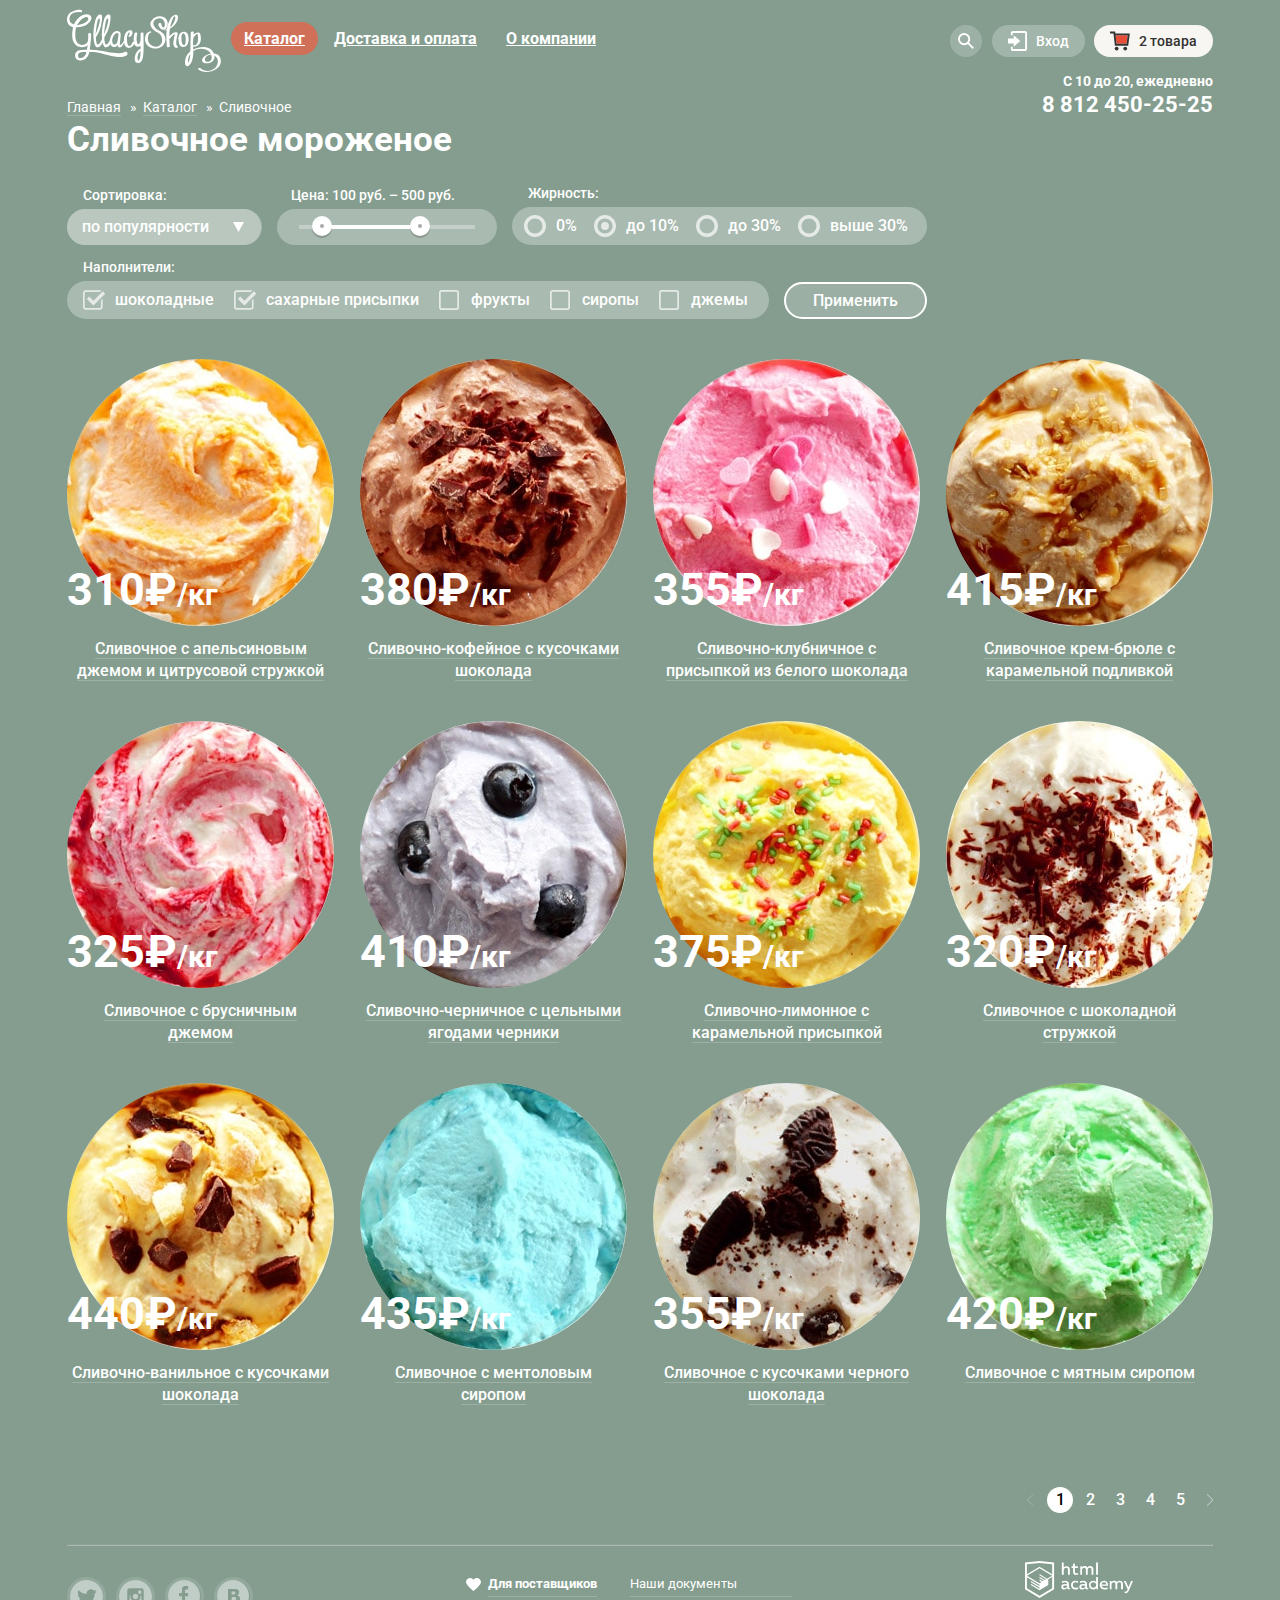
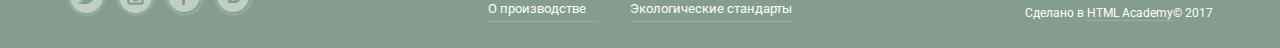
==== catalog.html @ 88931e7c "min.css" ====
<!DOCTYPE html>
<html>
  <head>
    <meta charset="utf-8">
    <title>HTML Academy: Глейси - Каталог</title>
    <link href="https://fonts.googleapis.com/css?family=Roboto:400,500,700&amp;subset=cyrillic" rel="stylesheet">
    <link href="css/normalize.css" rel="stylesheet">
    <link href="css/style.min.css" rel="stylesheet">
  </head>
  <body>
    <div class="page-wrapper">
      <header class="main-header">
        <nav class="main-navigation">
          <a class="site-logo" href="index.html">
            <img src="img/logo.svg" width="154" height="64" alt="Логотип магазина «Глэйси»">
          </a>
          <ul class="site-navigation">
            <li class="navigation-item">
              <a class="navigation-link current" href="catalog.html">Каталог</a>
              <ul class="sub-menu">
                <li class="sub-menu-item"><a class="sub-menu-link sub-link-first" href="#1">Новинки</a></li>
                <li class="sub-menu-item"><a class="sub-menu-link current">Сливочное</a></li>
                <li class="sub-menu-item"><a class="sub-menu-link" href="#3">Щербеты</a></li>
                <li class="sub-menu-item"><a class="sub-menu-link" href="#4">Фруктовый Лёд</a></li>
                <li class="sub-menu-item"><a class="sub-menu-link" href="#5">Мелорин</a></li>
              </ul>
            </li>
            <li class="navigation-item"><a class="navigation-link" href="#">Доставка и оплата</a></li>
            <li class="navigation-item"><a class="navigation-link" href="#">О компании</a></li>
          </ul>
          <div class="user-navigation-wrapper">
            <div class="main-search">
              <form class="search-form" action="https://echo.htmlacademy.ru" method="get">
                <input class="input-field search" type="search" name="search" placeholder="Что ищем?">
              </form>
            </div>
            <ul class="user-navigation">
              <li>
                <a class="login-link" href="login.html">Вход</a>
              </li>
              <li>
                <form class="login-form" action="https://echo.htmlacademy.ru" method="POST">
                  <input class="login-email input-field" type="email" name="email" placeholder="Электронная почта">
                  <input class="login-password input-field" type="password" name="password" placeholder="Пароль">
                  <button class="btn enter-btn" type="submit">Войти</button>
                  <div class="login-help-wrapper">
                    <a class="restore" href="">Забыли пароль?</a><br>
                    <a class="registration" href="">Новая регистрация</a>
                  </div>
                </form>
              </li>
            </ul>
            <section class="cart-inner"> 
              <span class="cart-full">2 товара</span>
              <form class="cart-form" action="https://echo.htmlacademy.ru" method="POST">
                <ul class="cart">
                  <li class="cart-item">
                    <button class="item-del" type="button"></button>
                    <img src="img/ice-cream-01.jpg" width="33" height="33" alt="Пломбир с апельсиновым джемом">
                    <span class="cart-item-title">Пломбир с апельсиновым джемом</span>
                    <span class="weight">1,5 кг х <span class="price">200 руб.</span></span>
                    <span class="sum">300 руб.</span> 
                  </li>
                  <li class="cart-item">
                    <button class="item-del" type="button"></button>
                    <img src="img/ice-cream-03.jpg" width="33" height="33" alt="Клубничный пломбир с присыпкой из белого шоколада">
                    <span class="cart-item-title">Клубничный пломбир с присыпкой из белого шоколада</span>
                    <span class="weight">1,5 кг х <span class="price">300 руб.</span></span>
                    <span class="sum">450 руб.</span> 
                  </li>
                  <li class="order-item-line">&#8203;</li>
                </ul>
                <p class="total-price">Итого: 750 руб.</p>
                <a class="btn cart-btn" href="#">Оформить заказ</a>
              </form>
            </section>
          </div>
        </nav>
      </header>

      <div class="contacts-breadcrumbs-wrapper">
        <ul class="breadcrumbs">
          <li>
            <a href="index.html">Главная</a>
            <span>&nbsp;&nbsp;&raquo;&nbsp;&nbsp;</span>
          </li>
          <li>
            <a href="#">Каталог</a>
            <span>&nbsp;&nbsp;&raquo;&nbsp;&nbsp;</span>
          </li>
          <li class="breadcrumbs-current">Сливочное</li>
        </ul>
        <div class="contacts">
          <span class="job-time">С 10 до 20, ежедневно</span>
          <span class="job-phone">8 812 450-25-25</span>
        </div>
      </div>

      <main class="container-catalog">
        <h1 class="page-tittle">Сливочное мороженое</h1>
        <form class="filter" method="get" action="https://echo.htmlacademy.ru">
          <fieldset class="filter-sort">
            <legend>Сортировка:</legend>
            <select class="select-sort">
              <option value="popularity">по популярности</option>
              <option value="cheap-first">сначала недорогие</option>
              <option value="expensive-first">сначала дорогие</option>
              <option value="fat">по жирности</option>
            </select>
          </fieldset>
          <div class="filter-price">
            <p class="price-legend">Цена: 100 руб. – 500 руб.</p>
            <div class="controls-wrapper">
              <div class="range-controls">
                <div class="scale">
                  <div class="bar"></div>
                </div>
                <div class="range-toggle range-toggle-min"></div>
                <div class="range-toggle range-toggle-max"></div>
              </div>
            </div>
          </div>
          <fieldset class="filter-fat">
            <legend class="legend-fat">Жирность:</legend>
            <ul class="fat-filter-list">
              <li class="fat-filter-item">
                <input class="filter-input filter-radio" type="radio" name="fat-content" id="fat-0" value="0%">
                <label class="filter-label" for="fat-0">0%</label>
              </li>
              <li class="fat-filter-item">
                <input class="filter-input filter-radio" type="radio" name="fat-content" id="fat-10" value="до 10%" checked>
                <label class="filter-label" for="fat-10">до 10%</label>
              </li>    
              <li class="fat-filter-item">
                <input class="filter-input filter-radio" type="radio" name="fat-content" id="fat-30" value="до 30%">
                <label class="filter-label" for="fat-30">до 30%</label>
              </li>
              <li class="fat-filter-item">
                <input class="filter-input filter-radio" type="radio" name="fat-content" id="fat-over-30" value=">выше 30%">
                <label class="filter-label" for="fat-over-30">выше 30%</label>
              </li>
            </ul>
          </fieldset>
          <fieldset class="filter-topping">
            <legend>Наполнители:</legend>
            <ul class="topping-filter-list">
              <li class="topping-filter-item">
                <input class="filter-input filter-checkbox" type="checkbox" name="chocolate" id="chocolate" checked>
                <label class="filter-label" for="chocolate">шоколадные</label>
              </li>
              <li class="topping-filter-item">
                <input class="filter-input filter-checkbox" type="checkbox" name="sugar" id="sugar" checked>
                <label class="filter-label" for="sugar">сахарные присыпки</label>
              </li>
              <li class="topping-filter-item">
                <input class="filter-input filter-checkbox" type="checkbox" name="fruit" id="fruit">
                <label class="filter-label" for="fruit">фрукты</label>
              </li>
              <li class="topping-filter-item">
                <input class="filter-input filter-checkbox" type="checkbox" name="syrup" id="syrup">
                <label class="filter-label" for="syrup">сиропы</label>
              </li>
              <li class="topping-filter-item">
                <input class="filter-input filter-checkbox" type="checkbox" name="jam" id="jam">
                <label class="filter-label" for="jam">джемы</label>
              </li>
            </ul>
          </fieldset>
          <button class="btn-accept" type="submit">Применить</button>
        </form>

        <section class="products">
          <h2 class="visually-hidden">Каталог товаров</h2>
          <article class="products-item">
            <div class="product-wrapper">
              <div class="product-contetn-wrapper">
                <img src="img/ice-cream-01.jpg" width="267" height="267" alt="Сливочное с апельсиновым джемом и цитрусовой стружкой">
                <div class="products-price">
                  <span class="price-rub">310&#8381;</span><span>/кг</span>
                </div>
                <div class="link-btn">
                  <a class="products-link" href="#">Сливочное с апельсиновым джемом и цитрусовой стружкой</a>               
                </div>
                <a class="btn quick-view-btn" href="#">Быстрый просмотр</a>
            </div>
            </div>
          </article>
          <article class="products-item">
            <div class="product-wrapper">
              <div class="product-contetn-wrapper">
                <img src="img/ice-cream-02.jpg" width="267" height="267" alt="Сливочно-кофейное с кусочками шоколада">
                <div class="products-price">
                  <span class="price-rub">380&#8381;</span><span>/кг</span>
                </div>
                <div class="link-btn">
                  <a class="products-link" href="#">Сливочно-кофейное с кусочками шоколада</a>
                </div>
                <a class="btn quick-view-btn" href="#">Быстрый просмотр</a>
              </div>
            </div>
          </article>
          <article class="products-item">
            <div class="product-wrapper">
              <div class="product-contetn-wrapper">
                <img src="img/ice-cream-03.jpg" width="267" height="267" alt="Сливочно-клубничное с присыпкой из белого шоколада">
                <div class="products-price">
                  <span class="price-rub">355&#8381;</span><span>/кг</span>
                </div>
                <div class="link-btn">
                  <a class="products-link" href="#">Сливочно-клубничное с присыпкой из белого шоколада</a>                 
                </div>
                <a class="btn quick-view-btn" href="#">Быстрый просмотр</a>
              </div>
            </div>
          </article>
          <article class="products-item">
            <div class="product-wrapper">
              <div class="product-contetn-wrapper">
                <img src="img/ice-cream-04.jpg" width="267" height="267" alt="Сливочное крем-брюле с карамельной подливкой">
                <div class="products-price">
                  <span class="price-rub">415&#8381;</span><span>/кг</span>
                </div>
                <div class="link-btn">
                  <a class="products-link" href="#">Сливочное крем-брюле с карамельной подливкой</a>
                </div>
                <a class="btn quick-view-btn" href="#">Быстрый просмотр</a>
              </div>
            </div>
          </article>
          <article class="products-item">
            <div class="product-wrapper">
              <div class="product-contetn-wrapper">
                <img src="img/ice-cream-05.jpg" width="267" height="267" alt="Сливочное с брусничным джемом">
                <div class="products-price">
                  <span class="price-rub">325&#8381;</span><span>/кг</span>
                </div>
                <div class="link-btn">
                  <a class="products-link" href="#">Сливочное с брусничным джемом</a>
                </div>
                <a class="btn quick-view-btn" href="#">Быстрый просмотр</a>
              </div>
            </div>
          </article>
          <article class="products-item">
            <div class="product-wrapper">
              <div class="product-contetn-wrapper">
                <img src="img/ice-cream-06.jpg" width="267" height="267" alt="Сливочно-черничное с цельными ягодами черники">
                <div class="products-price">
                  <span class="price-rub">410&#8381;</span><span>/кг</span>
                </div>
                <div class="link-btn">
                  <a class="products-link" href="#">Сливочно-черничное с цельными ягодами черники</a>
                </div>
                <a class="btn quick-view-btn" href="#">Быстрый просмотр</a>
              </div>
            </div>
          </article>
          <article class="products-item">
            <div class="product-wrapper">
              <div class="product-contetn-wrapper">
                <img src="img/ice-cream-07.jpg" width="267" height="267" alt="Сливочно-лимонное с карамельной присыпкой">
                <div class="products-price">
                  <span class="price-rub">375&#8381;</span><span>/кг</span>
                </div>
                <div class="link-btn">
                  <a class="products-link" href="#">Сливочно-лимонное с карамельной присыпкой</a>
                </div>
                <a class="btn quick-view-btn" href="#">Быстрый просмотр</a>
              </div>
            </div>
          </article>
          <article class="products-item">
            <div class="product-wrapper">
              <div class="product-contetn-wrapper">
                <img src="img/ice-cream-08.jpg" width="267" height="267" alt="Сливочное с шоколадной стружкой">
                <div class="products-price">
                  <span class="price-rub">320&#8381;</span><span>/кг</span>
                </div>
                <div class="link-btn">
                  <a class="products-link" href="#">Сливочное с шоколадной стружкой</a>
                </div>
                <a class="btn quick-view-btn" href="#">Быстрый просмотр</a>
              </div>
            </div>
          </article>
          <article class="products-item">
            <div class="product-wrapper">
              <div class="product-contetn-wrapper">
                <img src="img/ice-cream-09.jpg" width="267" height="267" alt="Сливочно-ванильное с кусочками шоколада">
                <div class="products-price">
                  <span class="price-rub">440&#8381;</span><span>/кг</span>
                </div>
                <div class="link-btn">
                  <a class="products-link" href="#">Сливочно-ванильное с кусочками шоколада</a>
                </div>
                <a class="btn quick-view-btn" href="#">Быстрый просмотр</a>
              </div>
            </div>
          </article>
          <article class="products-item">
            <div class="product-wrapper">
              <div class="product-contetn-wrapper">
                <img src="img/ice-cream-10.jpg" width="267" height="267" alt="Сливочноe с ментоловым сиропом">
                <div class="products-price">
                  <span class="price-rub">435&#8381;</span><span>/кг</span>
                </div>
                <div class="link-btn">
                  <a class="products-link" href="#">Сливочноe с ментоловым сиропом</a>
                </div>
                <a class="btn quick-view-btn" href="#">Быстрый просмотр</a>
              </div>
            </div>
          </article>
          <article class="products-item">
              <div class="product-wrapper">
                <div class="product-contetn-wrapper">
                  <img src="img/ice-cream-11.jpg" width="267" height="267" alt="Сливочное с кусочками черного шоколада">
                  <div class="products-price">
                    <span class="price-rub">355&#8381;</span><span>/кг</span>
                  </div>
                  <div class="link-btn">
                    <a class="products-link" href="#">Сливочное с кусочками черного шоколада</a>
                  </div>
                  <a class="btn quick-view-btn" href="#">Быстрый просмотр</a>
                </div>
              </div>
            </article>
            <article class="products-item">
              <div class="product-wrapper">
                <div class="product-contetn-wrapper">
                  <img src="img/ice-cream-12.jpg" width="267" height="267" alt="Сливочное с мятным сиропом">
                  <div class="products-price">
                    <span class="price-rub">420&#8381;</span><span>/кг</span>
                  </div>
                  <div class="link-btn">
                    <a class="products-link" href="#">Сливочное с мятным сиропом</a>
                  </div>
                  <a class="btn quick-view-btn" href="#">Быстрый просмотр</a>
                </div>
              </div>
            </article>
        </section>
        
        <div class="pagination" aria-label="Навигация по страницам каталога" tabindex="0">
          <div class="pagination-list">
            <a href="#" class="pagination-item pagination-item-disabled arrow-left" aria-label="Перейти на предыдущую страницу">&nbsp;</a>
            <a href="#" class="pagination-item pagination-item-current" aria-label="Первая страница">1</a>
            <a href="#" class="pagination-item" aria-label="Вторая страница">2</a>
            <a href="#" class="pagination-item" aria-label="Третья страница">3</a>
            <a href="#" class="pagination-item" aria-label="Четвёртая страница">4</a>
            <a href="#" class="pagination-item" aria-label="Пятая страница">5</a>
            <a href="#" class="pagination-item arrow-right" aria-label="На страницу вперёд">&nbsp;</a>
        </div>
        </div>
        <hr class="footer-line">
      </main>

      <footer class="main-footer">
        <ul class="footer-social">
          <li class="social-btn social-twi"><a href="#" aria-label="Твиттер" target="_blank"></a></li>
          <li class="social-btn social-inst"><a href="#" aria-label="Инстаграм" target="_blank"></a></li>
          <li class="social-btn social-fb"><a href="#" aria-label="Фейсбук" target="_blank"></a></li>
          <li class="social-btn social-vk"><a href="#" aria-label="Вконтакте" target="_blank"></a></li>
        </ul>
        <div class="links">
            <div class="links-column">
              <a class="firts-link-footer" href="#">Для поставщиков</a>
              <a href="#">О производстве</a>
            </div>
            <div class="links-column">
              <a href="#">Наши документы</a>
              <a href="#">Экологические стандарты</a>
            </div>
        </div>
        <div class="copyright">
            <a href="https://htmlacademy.ru/intensive/htmlcss"><img src="img/logo-htmlacademy.svg" width="108" height="39" alt="HTML Academy" /></a><br>
            <span>Сделано в <a class="copyright-link" href="#">HTML Academy</a>© 2017</span>
        </div>
      </footer>
    </div>
    <script src="js/script.min.js"></script>
  </body>
</html>
---- css/style.min.css ----
body{margin:0;padding:0;font-weight:400;font-size:16px;line-height:22px;font-family:"Roboto",Arial,sans-serif;color:#fff;background-color:#849d8f}a{text-decoration:none}.site-navigation{list-style:none;font-weight:700;font-size:16px;line-height:18px}.navigation-link{color:#fff;margin-right:3px;padding:7px 13px;text-decoration:underline;border-radius:40px}.navigation-link:focus,.navigation-link:hover{color:#333;text-decoration:none;background-color:#f7f6f3}.navigation-link:active{text-decoration:none;background-color:#ededed;box-shadow:inset 0 2px 1px 0 rgba(105,105,105,.004)}.navigation-item{position:relative;padding-top:8px;padding-bottom:12px}.sub-menu,.sub-menu-link{font-size:14px;line-height:16px;background-color:#f8f7f4}.sub-menu{position:absolute;top:37px;left:-7px;z-index:20;width:143px;min-height:171px;margin:0;list-style:none;font-weight:400;border-radius:5px;box-shadow:2px 10px 20px 5px #56645c;display:none;padding:0}.site-navigation li:hover .sub-menu{display:block}.sub-menu-link{display:block;color:#323232;text-decoration:none;padding:6px 6px 6px 20px}.sub-menu-link:focus,.sub-menu-link:hover{background-color:#fbded7}.sub-menu-link:active{background-color:#f6b5a5}.sub-link-first{padding:9px 9px 9px 20px}.sub-menu-item:first-child{font-weight:700;font-size:14px;line-height:16px;border-bottom:1px solid rgba(50,50,50,.3)}.sub-menu-item{padding:3px 0}.user-navigation{list-style:none;font-weight:500;font-size:14px;line-height:16px;position:relative;margin:0 9px 0 0;padding:0}.search{width:309px;margin:20px 15px;font-weight:400;font-size:14px;line-height:24px}.search-form{position:absolute;top:36px;right:0;display:none;width:341px;height:84px;background-color:#f8f7f4;border-radius:6px;box-shadow:0 20px 20px 0 rgba(0,0,0,.4)}.login-link{display:block;padding:8px 16px 8px 44px;font-weight:500;font-size:14px;line-height:16px;color:#fff;text-decoration:none;background-color:#a1b5aa;border-radius:30px}.login-link::before{content:"";position:absolute;top:0;left:10px;display:block;width:32px;height:32px;background-image:url(../img/login.svg);background-repeat:no-repeat;background-position:center;background-size:20px 20px}.login-link:focus::before,.login-link:hover::before{background-image:url(../img/login-hover.svg)}.login-link:focus,.login-link:hover{color:#323232;background-color:#f8f7f4}.login-form{position:absolute;top:36px;right:0;display:none;width:277px;height:214px;background-color:#f8f7f4;border-radius:6px;box-shadow:0 20px 20px 0 rgba(0,0,0,.4)}.user-navigation:hover .login-form{z-index:10;display:block}.login-help-wrapper{display:inline-block;margin-top:20px}.login-form a{font-weight:400;font-size:13px;line-height:24px;color:#323232;border-bottom:1px solid rgba(50,50,50,.3)}.login-form a:active,.login-form a:focus,.login-form a:hover{color:#e84d37;border-bottom:2px solid rgba(232,77,55,.3)}.login-email,.login-password{width:240px;margin:20px 17px 0 19px;padding:0;font-weight:400;font-size:14px;line-height:24px}.cart-link{display:block;padding:8px 34px 8px 45px;font-weight:500;font-size:14px;line-height:16px;color:#fff;text-decoration:none;background-color:#a1b5aa;border-radius:30px}.cart-full::before,.cart-link::before{content:"";position:absolute;top:0;left:10px;display:block;width:32px;height:32px;background-image:url(../img/basket.svg);background-repeat:no-repeat;background-position:center;background-size:20px 20px}.cart-inner{position:relative;margin:0;padding:0}.cart-full{display:block;padding:8px 16px 8px 45px;font-weight:500;font-size:14px;line-height:16px;color:#323232;text-decoration:none;background-color:#f7f6f3;border-radius:30px;cursor:pointer}.cart-full::before{background-image:url(../img/basket-red.svg)}.cart-inner:hover .cart-form{z-index:20;display:block}.cart-form{position:absolute;top:36px;right:0;display:none;width:540px;height:242px;margin-left:33px;padding:0 15px;background-color:#f8f7f4;border-radius:5px;box-shadow:0 20px 20px 0 rgba(0,0,0,.4)}.cart,.cart-item{position:relative;line-height:16px}.cart{margin:0;padding:0;list-style:none;font-weight:500;font-size:14px}.cart-item{display:flex;align-items:center;margin-top:20px;margin-bottom:20px;font-weight:400;font-size:13px;color:#323232}.item-del{position:absolute;width:11px;height:11px;background-color:transparent;background-image:url(../img/cross-small.svg);background-repeat:no-repeat;border:0}.cart-item img{margin-left:25px;border-radius:33px}.cart-item-title{width:220px;margin:0 12px}.price{color:#999}.sum{width:70px;margin-left:20px}.total-price{font-weight:700;font-size:15px;line-height:18px;text-align:right;color:#323232}.contacts,.contacts-breadcrumbs-wrapper{display:flex;align-items:flex-end}.contacts{flex-direction:column;margin-right:27px;margin-bottom:0;margin-left:auto}.job-phone,.job-time{font-weight:700;font-size:14px;line-height:16px}.job-phone{font-size:22px;line-height:24px;margin-top:4px}.breadcrumbs{display:flex;align-items:flex-end;margin:0;padding:2px 27px;list-style:none;font-weight:400;font-size:14px;line-height:16px}.breadcrumbs a{color:#fff;border-bottom:1px solid rgba(255,255,255,.2)}.breadcrumbs a:active,.breadcrumbs a:focus,.breadcrumbs a:hover{color:#ffbc9e;border-bottom:1px solid rgba(255,188,158,.2)}.page-tittle{padding:0 27px;margin:2px 0 27px;color:#fff}.offers h2,.offers p,.page-tittle{font-weight:700;font-size:35px;line-height:41px}.offers p{padding:0;font-size:18px;line-height:22px}.offers-item-1,.offers-item-2{background-image:url(../img/bg-raspberries.jpg);border-radius:10px}.offers-item-2{background-image:url(../img/bg-chocolate.jpg)}.product-wrapper,.products-item{position:absolute;min-height:330px}.products-item{position:relative;width:267px;margin-right:26px;margin-bottom:32px;font-weight:500;font-size:16px;line-height:22px}.hit-icon,.products-item:hover .product-contetn-wrapper{position:absolute;top:6px;left:13px}.products-item:hover .product-wrapper{position:absolute;top:-6px;left:-13px;width:293px;height:405px;background-color:rgba(248,247,244,.2);border-radius:5px;box-shadow:0 20px 20px 0 rgba(0,0,0,.4);z-index:40}.hit-icon{top:0;left:0;width:61px;height:61px;background-image:url(../img/hit.svg)}.products-item:hover .quick-view-btn{position:absolute;top:335px;left:25px;display:block}.products{display:flex;flex-wrap:wrap;margin:0;padding:0 27px}.products-item:nth-child(4n+1){margin-right:0}.products-item img{border-radius:134px}.price-rub,.products-price{font-weight:700;line-height:45px}.products-price{position:absolute;top:208px;font-size:30px}.price-rub{font-size:45px}.link-btn{position:absolute;top:279px;left:3px;width:261px;text-align:center}.products-link{font-weight:500;font-size:16px;line-height:22px;color:#fff;border-bottom:1px solid rgba(255,255,255,.2)}.products-link:active,.products-link:focus,.products-link:hover{color:#ffbc9e;border-bottom:1px solid rgba(255,188,158,.2)}.about{margin:0 27px 40px;padding:25px 20px;background-image:url(../img/bg-about.jpg);border-radius:10px}.about h2,.about-list{margin:0;padding:0;color:#323232}.about h2{font-weight:500;font-size:24px;line-height:30px}.about p{margin:20px 0 0 55px;padding:0}.about-list li{position:relative;width:538px}.about-list{display:flex;flex-wrap:wrap;justify-content:space-between;list-style:none}.about-item::before{content:"";position:absolute;top:10px;left:0;display:block;width:49px;height:49px;border-radius:50px}.about-item:nth-of-type(1)::before{background-image:url(../img/ice-cream.svg)}.about-item:nth-of-type(2)::before{background-image:url(../img/cow.svg)}.about-item:nth-of-type(3)::before{background-image:url(../img/eco.svg)}.about-item:nth-of-type(4)::before{background-image:url(../img/thermometer.svg)}.news-blog{width:560px;padding:23px 0;background-image:url(../img/bg-blog.jpg);background-repeat:no-repeat;background-position:10% 40%;border-radius:10px}.news-blog p{margin:0 0 3px 20px;padding:0;font-weight:500;font-size:16px;line-height:22px;color:#323232}.news-blog a{font-weight:700;font-size:24px;line-height:30px;color:#323232;border-bottom:2px solid rgba(50,50,50)}.news-blog a:active,.news-blog a:focus,.news-blog a:hover{color:#e84d37;border-bottom:2px solid rgba(232,77,55)}.subs{color:#323232;background-color:#f8f7f4}.subs p{margin:0 0 35px;padding:0}.subs-e-mail{width:368px;margin-bottom:5px;font-weight:400;font-size:16px;line-height:24px}.subs,.subs-form{border-radius:10px}.subs{width:560px;min-height:220px;background-image:repeating-linear-gradient(-45deg,transparent,transparent 7px,#fe9e90 7px,#fe9e90 14px,transparent 14px,transparent 21px,#92cdff 21px,#92cdff 28px);border:0;margin:0;padding:0}.subs-form{position:relative;margin:5px 6px;padding:30px 20px;background-color:#f8f7f4}.send-btn{position:absolute;right:20px;bottom:35px;font-weight:700;font-size:18px;line-height:24px;border:0}.feedback{position:absolute;top:63px;right:27px;width:253px;padding:10px 24px 30px;font-weight:400;font-size:14px;line-height:20px;color:#323232;background-color:#fff;border-radius:10px}.feedback p{margin:19px 0 0;padding:0}.feedback .feedback-phone-time{margin-bottom:29px}.adress,.feedback-phone{font-weight:700;font-size:18px;line-height:24px}.feedback-phone{line-height:22px}.footer-social{display:flex;margin:0;padding:14px 0;list-style:none}.social-btn{width:33px;height:33px;margin:3px 10px 0 0;padding:0;border:3px solid rgba(194,206,199,.5);border-radius:50%;opacity:.5;cursor:pointer}.social-btn:hover{border:3px solid rgba(219,227,222,.7);opacity:1}.social-btn:active{border:3px solid #dbe3de;opacity:.7}.social-twi{background:url(../img/twitter.svg) no-repeat;background-size:contain}.social-inst{background:url(../img/instagram.svg) no-repeat}.social-fb,.social-inst,.social-vk{background-size:contain}.social-fb{background:url(../img/fb.svg) no-repeat}.social-vk{background:url(../img/vk.svg) no-repeat}.links{display:flex;flex-flow:wrap;justify-content:space-between;width:304px;margin:0 8px 0 0;padding:12px 0;list-style:none;font-weight:400;font-size:13px;line-height:18px}.firts-link-footer{font-weight:700}.firts-link-footer::before{content:"";position:absolute;top:3px;left:-24px;display:block;width:19px;height:19px;background-image:url(../img/heart.svg);background-repeat:no-repeat;background-position:center;background-size:15px 13px}.links-column{display:flex;flex-direction:column}.links a{position:relative;font-size:13px;line-height:24px;color:#fff;border-bottom:1px solid rgba(255,255,255,.2)}.copyright a:active,.copyright-link:focus,.copyright-link:hover,.links a:active,.links a:focus,.links a:hover{color:#ffbc9e;border-bottom:1px solid rgba(255,188,158,.2)}.copyright{font-weight:400;font-size:12px;line-height:18px}.copyright-link{color:#fff;border-bottom:1px solid rgba(255,255,255,.2)}.feedback-form{font-weight:400;font-size:16px;line-height:24px;background-color:#f8f7f4}.feedback-form h2{margin:0 0 20px;padding:0;font-weight:500;font-size:24px;line-height:28px;color:#323232}.feedback-e-mail,.feedback-name,.feedback-text{width:266px;font-weight:400;font-size:16px;line-height:24px}.feedback-text{width:428px;min-height:155px;margin-bottom:50px}.btn{display:inline-block;margin:0;padding:11px 20px;vertical-align:top;text-align:center;color:#fff;text-decoration:none;background-image:linear-gradient(#f26843,#e74a35);border-radius:50px;box-shadow:0 2px 2px 0 rgba(86,8,0,.541);cursor:pointer}.btn:focus,.btn:hover{color:#fff;background-image:linear-gradient(#f58669,#ec6f5e);box-shadow:0 1px 2px 0 rgba(172,16,0,.004)}.btn:active{color:#fceeec;background-image:linear-gradient(#d74632,#e1603e);box-shadow:inset 0 2px 2px 0 rgba(148,39,24,.004)}.btn-accept{height:37px;margin:0;padding:0 27px;font-weight:500;font-size:16px;line-height:18px;color:#fff;background-color:rgba(255,255,255,.188);border-width:2px;border-style:solid;border-color:#fff;border-radius:40px;cursor:pointer}.btn-accept:focus,.btn-accept:hover{color:#323232;background-color:#fff}.btn-accept:active{color:#323232;background-color:#ededed;box-shadow:inset 0 2px 1px 0 rgba(105,105,105,.004)}.enter-btn,.want-btn{font-weight:700;font-size:18px;line-height:24px;border:0}.enter-btn{margin:20px}.want-btn{position:absolute;right:22px;bottom:24px;padding:11px 21px}.feedback-btn{padding:11px 27px}.cart-btn,.feedback-btn,.quick-view-btn{font-weight:700;font-size:18px;line-height:24px;border:0}.cart-btn{position:absolute;right:15px;bottom:20px}.quick-view-btn{display:none}.send-feed-btn{position:absolute;right:25px;bottom:25px}.input-field,.input-field:hover{background-color:#fff;border-style:solid;border-radius:5px}.input-field{box-sizing:border-box;height:44px;padding-left:15px;border-width:1px;border-color:#b2b2b2}.input-field:hover{border-width:2px;border-color:#9a9a9a}.input-field:focus{background-color:#fff;border-width:2px;border-style:solid;border-color:#2e88e4;border-radius:5px}.pagination{display:flex;margin:42px 17px 31px 0;padding:0}.footer-line{margin:0 27px;border-color:#fff;opacity:.3}.pagination-list{display:flex;margin:0 0 0 auto;padding:0;font-weight:500;font-size:16px;line-height:18px}.pagination-item{display:inline-flex;justify-content:space-around;align-items:center;width:26px;height:26px;color:#fff;text-decoration:none;margin-left:4px;background:0 0;border:0;border-radius:50%;-webkit-box-align:center;-ms-flex-align:center;-ms-flex-pack:distribute}.pagination-item:hover{color:#fff;text-decoration:none;background-color:rgba(255,255,255,.2)}.pagination-item-current,.pagination-item:active{color:#000;text-decoration:none;background-color:#fff}.pagination-item-disabled{opacity:.2}.pagination-item-disabled:hover{background-color:transparent}.arrow-left,.arrow-right{text-decoration:none;background-image:url(../img/icon-left-small.svg);background-repeat:no-repeat;background-position:center center}.arrow-right{background-image:url(../img/icon-right-small.svg)}.visually-hidden{position:absolute;width:1px;height:1px;clip:rect(0,0,0,0)}.site-wrapper{background-color:#849d8f;background-image:url(../img/slider-01.png);background-repeat:no-repeat;background-position:top center;transition:background-image .5s ease,background-color .5s ease}.page-wrapper{width:1200px;margin:0 auto;padding:0}.main-navigation{display:flex;align-items:center;width:1146px;padding:9px 27px 0}.site-logo{width:154px;height:64px;margin-right:10px}.site-navigation{display:flex;flex-wrap:wrap;width:450px;margin:0;padding:0}.user-navigation-wrapper{position:relative;display:flex;margin-left:auto;padding:0}.main-search{position:relative;display:block;width:32px;height:32px;margin:0 10px 0 0;padding:0;background:rgba(255,255,255,.2) url(../img/loupe.svg) no-repeat center;background-size:50%;border-radius:50%;cursor:pointer}.main-search:hover{background:#f8f7f4 url(../img/loupe-hover.svg) no-repeat center}.main-search:hover .search-form{z-index:10;display:block}.cart-full:hover::after,.main-search:hover::after,.user-navigation:hover::after{content:"";position:absolute;top:30px;display:block;width:120%;height:6px;background:0 0}.user-navigation:hover::after{left:-20%}.cart-full:hover::after{right:0}.offers{display:flex;justify-content:space-between;width:1146px;margin:0 0 40px;padding:0 27px}.offers-item-1,.offers-item-2{position:relative;min-height:198px;width:522px;padding:16px 19px}.offers h2{margin:0;padding:0}.offers p{margin:15px 0 0}.offers-item-2{width:520px;padding:16px 20px}.news-subs-wrapper{display:flex;justify-content:space-between;margin:0 0 40px;padding:0 27px}.map{position:relative;width:100%}.filter,.main-footer{display:flex;justify-content:space-between;margin:0;padding:14px 27px}.filter{flex-wrap:wrap;justify-content:flex-start;align-items:flex-end;margin:0 0 40px;padding:0 27px}.filter fieldset{position:relative;margin-top:10px;font-weight:500;font-size:16px;line-height:18px;background-color:#a9bab0;border:0;border-radius:40px}.filter legend{position:absolute;top:-22px;left:16px;display:block;font-weight:500;font-size:14px;line-height:16px}.filter ul{margin:0;padding:10px 0;list-style:none}.filter-input{display:none}.filter-input:focus+label,.filter-input:hover+label{color:#000}.filter-radio+.filter-label::before{content:"";position:absolute;top:-2px;left:0;display:inline-flex;width:22px;height:22px;margin-right:10px;margin-bottom:0;background-image:url(../img/radio-off.svg);background-repeat:no-repeat;background-position:left center;background-size:22px 22px;opacity:.7;cursor:pointer}.filter-label{position:relative;padding-left:32px;cursor:pointer}.filter-radio:checked+.filter-label::before{background-image:url(../img/radio-on.svg);background-size:22px 22px}.filter-radio+.filter-label:hover::before{opacity:1}.filter-checkbox+.filter-label::before{content:"";position:absolute;top:-2px;left:0;display:inline-flex;width:22px;height:22px;margin-right:10px;margin-bottom:0;background-image:url(../img/checkbox-off.svg);background-repeat:no-repeat;background-position:left center;background-size:20px 20px;opacity:.7}.filter-checkbox:checked+.filter-label::before{background-image:url(../img/checkbox-on.svg);background-size:23px 20px}.filter-checkbox+.filter-label:hover::before{opacity:1}.fat-filter-list,.topping-filter-list{margin:0;padding:0}.fat-filter-item{display:inline-flex;margin-right:13px}.fat-filter-item:last-of-type,.topping-filter-item:last-of-type{margin-right:0}.topping-filter-item{display:inline-flex;margin-right:16px}.filter-sort{width:195px;margin:0 15px 26px 0;padding:0}.select-sort{position:relative;width:194px;height:36px;padding:0 15px;font-weight:500;color:#fff;background-color:rgba(255,255,255,.2);background-image:url(../img/select-arrow.svg);background-repeat:no-repeat;background-position:166px center;background-size:11px 10px;border:0;border-radius:40px;cursor:pointer;-webkit-appearance:none;-moz-appearance:none;appearance:none}.select-sort::-ms-expand{display:none}.select-sort:focus,.select-sort:hover{height:36px;color:#323232;background:rgba(255,255,255,.2);background-image:url(../img/select-arrow-black.svg);background-repeat:no-repeat;background-position:166px center;background-size:11px 10px;border:0;border-radius:40px}.filter-fat{display:inline-flex;width:391px;margin:0 15px 26px 0;padding:0 12px}.filter-topping{width:670px;margin-right:15px;padding:0 16px;margin-left:0}.modal-feedback{position:fixed;top:50%;left:50%;transform:translate(-50%,-50%);z-index:2;display:none;width:428px;padding:15px 25px 25px;background-color:#f8f7f4;border-radius:10px}.modal-close{position:absolute;top:15px;right:15px;width:17px;height:17px;font-size:0;background-color:#f8f7f4;background-image:url(../img/cross-big.svg);background-repeat:no-repeat;border:0;border-style:none;cursor:pointer}.feedback-form p{margin:0 0 20px}.modal-overlay{position:fixed;top:0;left:0;z-index:1;display:none;width:100%;height:100%;background-color:rgba(0,0,0,.3)}.modal-open{display:block}.slider{position:relative;padding-top:275px;text-align:center;color:#fff}.slider-list{margin:0 0 44px;padding:0;list-style:none}.slide{display:none}.slide-title{width:700px;margin:0 auto 27px;font-weight:700;font-size:60px;line-height:60.35px}.main-bоuth-btn{display:inline-block;padding:10px 42px;font-weight:700;font-size:32px;line-height:44px;vertical-align:top;text-align:center;color:#fff;text-decoration:none;text-shadow:0 2px 5px rgba(160,32,11,.76);background:#f26843;background:linear-gradient(to bottom,#f26843 0%,#e74a35 100%);border:0;border-radius:50px;box-shadow:0 2px 2px rgba(172,16,0,.64);cursor:pointer}.main-bоuth-btn:hover{background:linear-gradient(to bottom,#f58669 0%,#ec6f5e 100%);box-shadow:0 2px 2px #ac1000}.main-bоuth-btn:active{background:linear-gradient(to bottom,#d84732 0%,#e1613e 100%);box-shadow:inset 0 2px 2px #ac1000}.slider-controls{position:absolute;bottom:19px;left:27px;z-index:20;font-size:0}.slider-controls label,.slider-controls label:hover{display:inline-block;width:17px;height:17px;margin-right:8px;vertical-align:top;background-color:transparent;border:2px solid #fff;border-radius:50%;cursor:pointer}.slider-controls label:hover{background-color:b2c1b7}#product-1:checked~.site-wrapper{background-color:#849d8f;background-image:url(../img/slider-01.png)}#product-2:checked~.site-wrapper{background-color:#8996a6;background-image:url(../img/slider-02.png)}#product-3:checked~.site-wrapper{background-color:#9d8b84;background-image:url(../img/slider-03.png)}#product-1:checked~.site-wrapper #slide1,#product-2:checked~.site-wrapper #slide2,#product-3:checked~.site-wrapper #slide3{display:block}#product-1:checked~.site-wrapper label[for=product-1],#product-2:checked~.site-wrapper label[for=product-2],#product-3:checked~.site-wrapper label[for=product-3]{background-color:#fff}.current{color:#fff;background-color:#d07058}.filter-price{width:220px;margin:0 15px 26px 0}.price-legend{margin:0 0 0 14px;font-weight:500;font-size:14px;line-height:16px}.controls-wrapper{padding:16px 22px;margin-top:6px;background-color:#a9bab0;border:0;border-radius:40px}.range-controls{position:relative;margin:0;border-radius:15px}.range-controls .scale{position:relative;height:4px;background:rgba(255,255,255,.3)}.range-controls .bar{position:absolute;left:23px;width:95px;height:4px;background:#fff}.range-toggle{position:absolute;top:-9px;width:4px;height:4px;background:#ababab;border:8px solid #fff;border-radius:50%;box-shadow:0 2px 1px 0 rgba(0,1,1,.2);cursor:pointer}.range-toggle:hover{width:6px;height:6px}.range-toggle-min{left:13px}.range-toggle-max{left:111px}.input-field{font-weight:700}.input-field::-webkit-input-placeholder{font-weight:400}.input-field::placeholder{font-weight:400}.input-field:-ms-input-placeholder,.input-field::-ms-input-placeholder{font-weight:400}.order-item-line{display:block;height:1px}.order-item-line::before{content:"";display:block;width:auto;height:1px;margin:5px 0;background:#d0d1ce}
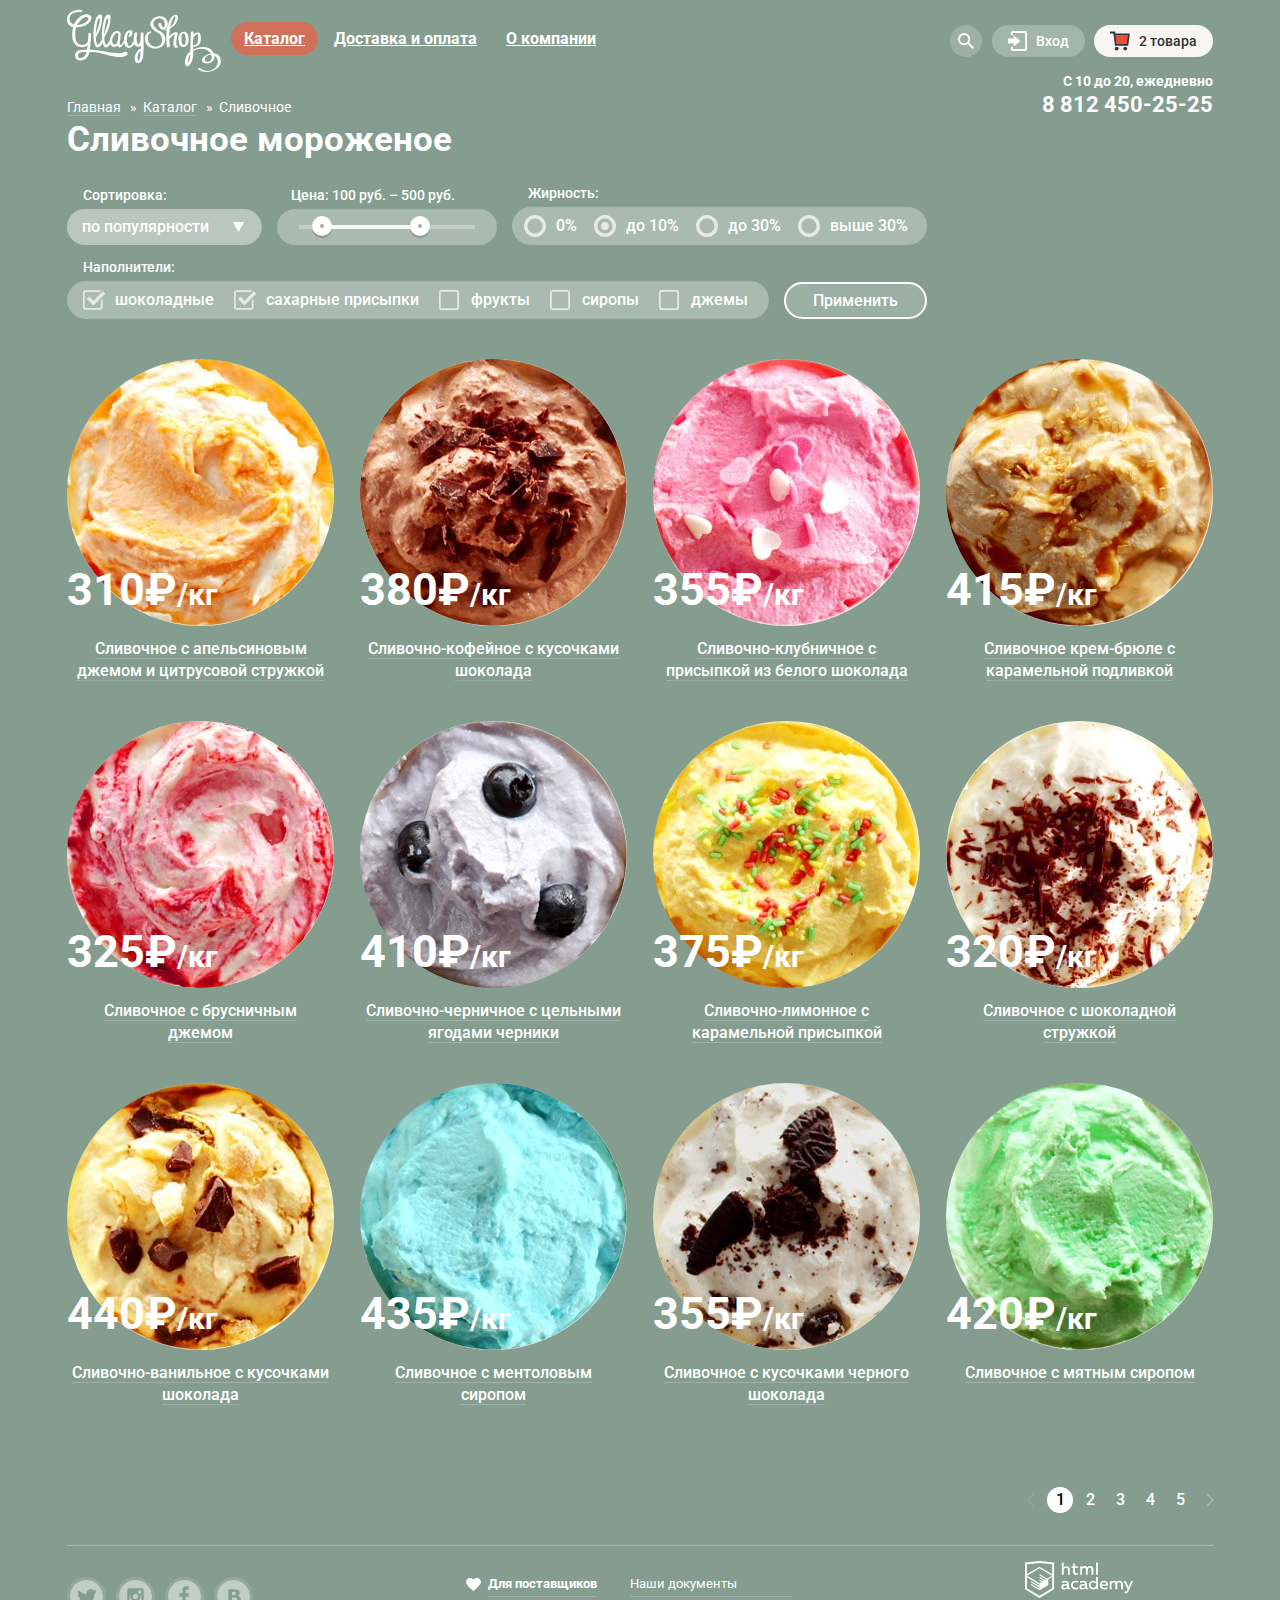
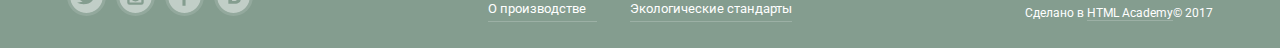
==== commit 7b9b9f4b: "слайдер" ====
--- a/catalog.html
+++ b/catalog.html
@@ -4,8 +4,8 @@
     <meta charset="utf-8">
     <title>HTML Academy: Глейси - Каталог</title>
     <link href="https://fonts.googleapis.com/css?family=Roboto:400,500,700&amp;subset=cyrillic" rel="stylesheet">
-    <link href="css/normalize.css" rel="stylesheet">
-    <link href="css/style.min.css" rel="stylesheet">
+    <link href="css/normalize.min.css" rel="stylesheet">
+    <link href="css/style.css" rel="stylesheet">
   </head>
   <body>
     <div class="page-wrapper">
--- a/css/style.css
+++ b/css/style.css
@@ -0,0 +1,1765 @@
+body {
+  margin: 0;
+  padding: 0;
+
+  font-weight: 400;
+  font-size: 16px;
+  line-height: 22px;
+  font-family: "Roboto", Arial, sans-serif;
+  color: #ffffff;
+
+  background-color: #849d8f;
+}
+a {
+  text-decoration: none;
+}
+
+.site-navigation {
+  list-style: none;
+  font-weight: 700;
+  font-size: 16px;
+  line-height: 18px;
+}
+
+.navigation-link {
+  /* border-bottom: 1px solid rgba(255, 255, 255, 0.2);   */
+  color: #ffffff;
+  margin-right: 3px;
+  padding: 7px 13px;
+
+  text-decoration: underline;
+
+  border-radius: 40px;
+}
+.navigation-link:focus,
+.navigation-link:hover {
+  color: #333333;
+  text-decoration: none;
+
+  background-color: #f7f6f3;
+}
+.navigation-link:active {
+  text-decoration: none;
+
+  background-color: #ededed;
+  box-shadow: inset 0 2px 1px 0 rgba(105, 105, 105, 0.004);
+}
+.navigation-item {
+  position: relative;
+
+  padding-top: 8px;
+  padding-bottom: 12px;
+}
+.sub-menu {
+  position: absolute;
+  top: 37px;
+  left: -7px;
+  z-index: 20;
+
+  display: none;
+  width: 143px;
+  min-height: 171px;
+  margin: 0;
+  padding: 0;
+
+  list-style: none;
+  font-weight: 400;
+  font-size: 14px;
+  line-height: 16px;
+
+  background-color: #f8f7f4;
+  border-radius: 5px;
+  box-shadow: 2px 10px 20px 5px #56645c;
+}
+.site-navigation li:hover .sub-menu {
+  display: block;
+}
+.sub-menu-link {
+  display: block;
+
+  font-size: 14px;
+  line-height: 16px;
+  color: #323232;
+  color: #323232;
+  text-decoration: none;
+
+  background-color: #f8f7f4;
+}
+.sub-menu-link:hover,
+.sub-menu-link:focus {
+  background-color: #fbded7;
+}
+.sub-menu-link:active {
+  background-color: #f6b5a5;
+}
+.sub-menu-link {
+  padding: 6px;
+  padding-left: 20px;
+}
+.sub-link-first {
+  padding: 9px;
+  padding-left: 20px;
+}
+.sub-menu-item:first-child {
+  font-weight: 700;
+  font-size: 14px;
+  line-height: 16px;
+
+  border-bottom: 1px solid rgba(50, 50, 50, 0.3);
+}
+.sub-menu-item {
+  padding: 3px 0;
+}
+.user-navigation {
+  list-style: none;
+  font-weight: 500;
+  font-size: 14px;
+  line-height: 16px;
+  position: relative;
+
+  margin: 0;
+  margin-right: 9px;
+  padding: 0;
+}
+.search {
+  width: 309px;
+  margin: 20px 15px;
+
+  font-weight: 400;
+  font-size: 14px;
+  line-height: 24px;
+}
+.search-form {
+  position: absolute;
+  top: 36px;
+  right: 0;
+
+  display: none;
+  width: 341px;
+  height: 84px;
+
+  background-color: #f8f7f4;
+  border-radius: 6px;
+  box-shadow: 0 20px 20px 0 rgba(0, 0, 0, 0.4);
+}  
+.login-link {
+  display: block;
+  padding: 8px 16px 8px 44px;
+
+  font-weight: 500;
+  font-size: 14px;
+  line-height: 16px;
+  color: #ffffff;
+  text-decoration: none;
+
+  background-color: #a1b5aa;
+  border-radius: 30px;
+}
+
+.login-link::before {
+  content: "";
+  position: absolute;
+  top: 0;
+  left: 10px;
+
+  display: block;
+  width: 32px;
+  height: 32px;
+
+  background-image: url("../img/login.svg");
+  background-repeat: no-repeat;
+  background-position: center;
+  background-size: 20px 20px;
+}
+.login-link:hover::before,
+.login-link:focus::before {
+  background-image: url("../img/login-hover.svg");
+}
+
+.login-link:hover,
+.login-link:focus {
+  color: #323232;
+
+  background-color: #f8f7f4;
+}
+.login-form {
+  position: absolute;
+  top: 36px;
+  right: 0;
+
+  display: none;
+  width: 277px;
+  height: 214px;
+
+  background-color: #f8f7f4;
+  border-radius: 6px;
+  box-shadow: 0 20px 20px 0 rgba(0, 0, 0, 0.4);
+}
+.user-navigation:hover .login-form {
+  z-index: 10;
+
+  display: block;
+}
+.login-help-wrapper {
+  display: inline-block;
+  margin-top: 20px;
+}
+
+.login-form a {
+  font-weight: 400;
+  font-size: 13px;
+  line-height: 24px;
+  color: #323232;
+
+  border-bottom: 1px solid rgba(50, 50, 50, 0.3);
+}
+.login-form a:hover,
+.login-form a:focus,
+.login-form a:active {
+  color: #e84d37;
+
+  border-bottom: 2px solid rgba(232, 77, 55, 0.3);
+}
+.login-email,
+.login-password {
+  width: 240px;
+  margin: 20px 17px 0 19px;
+  padding: 0;
+  
+  font-weight: 400;
+  font-size: 14px;
+  line-height: 24px;
+}
+.cart-link {
+  display: block;
+  padding: 8px 34px 8px 45px;
+
+  font-weight: 500;
+  font-size: 14px;
+  line-height: 16px;
+  color: #ffffff;
+  text-decoration: none;
+
+  background-color: #a1b5aa;
+  border-radius: 30px;
+}
+.cart-link::before {
+  content: "";
+  position: absolute;
+  top: 0;
+  left: 10px;
+
+  display: block;
+  width: 32px;
+  height: 32px;
+
+  background-image: url("../img/basket.svg");
+  background-repeat: no-repeat;
+  background-position: center;
+  background-size: 20px 20px;
+}
+.cart-inner {
+  position: relative;
+
+  margin: 0;
+  padding: 0;
+}
+.cart-full {
+  display: block;
+  padding: 8px 16px 8px 45px;
+
+  font-weight: 500;
+  font-size: 14px;
+  line-height: 16px;
+  color: #323232;
+  text-decoration: none;
+
+  background-color: #f7f6f3;
+  border-radius: 30px;
+  cursor: pointer;
+}
+.cart-full::before {
+  content: "";
+  position: absolute;
+  top: 0;
+  left: 10px;
+
+  display: block;
+  width: 32px;
+  height: 32px;
+
+  background-image: url("../img/basket-red.svg");
+  background-repeat: no-repeat;
+  background-position: center;
+  background-size: 20px 20px;
+}
+.cart-inner:hover .cart-form {
+  z-index: 20;
+
+  display: block;
+}
+.cart-form {
+  position: absolute;
+  top: 36px;
+  right: 0;
+
+  display: none;
+  width: 540px;
+  height: 242px;
+  margin-left: 33px;
+  padding: 0 15px;
+
+  background-color: #f8f7f4;
+  border-radius: 5px;
+  box-shadow: 0 20px 20px 0 rgba(0, 0, 0, 0.4);
+}
+
+.cart {
+  position: relative;
+
+  margin: 0;
+  padding: 0;
+
+  list-style: none;
+  font-weight: 500;
+  font-size: 14px;
+  line-height: 16px;
+}
+.cart-item {
+  position: relative;
+
+  display: flex;
+  align-items: center;
+  margin-top: 20px;
+  margin-bottom: 20px;
+
+  font-weight: 400;
+  font-size: 13px;
+  line-height: 16px;
+  color: #323232;
+}
+.item-del {
+  position: absolute;
+
+  width: 11px;
+  height: 11px;
+
+  background-color: transparent;
+  background-image: url("../img/cross-small.svg");
+  background-repeat: no-repeat;
+  border: none;
+}
+.cart-item img {
+  margin-left: 25px;
+
+  border-radius: 33px;
+}
+.cart-item-title {
+  width: 220px;
+  margin: 0 12px 0 12px;
+}
+.price {
+  color: #999999;
+}
+.sum {
+  width: 70px;
+  margin-left: 20px;
+}
+.total-price {
+  font-weight: 700;
+  font-size: 15px;
+  line-height: 18px;
+  text-align: right;
+  color: #323232;
+}
+.contacts-breadcrumbs-wrapper {
+  display: flex;
+  align-items: flex-end;
+}
+.contacts {
+  display: flex;
+  flex-direction: column;
+  align-items: flex-end;
+  margin-right: 27px;
+  margin-bottom: 0;
+  margin-left: auto;
+}
+.job-time {
+  font-weight: 700;
+  font-size: 14px;
+  line-height: 16px;
+}
+.job-phone {
+  font-weight: 700;
+  font-size: 22px;
+  line-height: 24px;
+  margin-top: 4px;
+}
+.breadcrumbs {
+  display: flex;
+  align-items: flex-end;
+  margin: 0;
+  padding: 2px 27px;
+
+  list-style: none;
+  font-weight: 400;
+  font-size: 14px;
+  line-height: 16px;
+}
+.breadcrumbs a {
+  color: #ffffff;
+
+  border-bottom: 1px solid rgba(255, 255, 255, 0.2);
+}
+.breadcrumbs a:hover,
+.breadcrumbs a:focus,
+.breadcrumbs a:active {
+  color: #ffbc9e;
+
+  border-bottom: 1px solid rgba(255, 188, 158, 0.2);
+}
+
+.page-tittle {
+  padding: 0 27px;
+  margin:2px 0;
+  margin-bottom: 27px;
+  font-weight: 700;
+  font-size: 35px;
+  line-height: 41px;
+  color: #ffffff;
+}
+
+
+.offers h2 {
+  margin: 0;
+  margin-bottom: 30px;
+  padding: 0;
+
+  font-weight: 700;
+  font-size: 35px;
+  line-height: 41px;
+}
+.offers p {
+  margin: 0;
+  padding: 0;
+
+  font-weight: 700;
+  font-size: 18px;
+  line-height: 22px;
+}
+.offers-item-1 {
+  background-image: url("../img/bg-raspberries.jpg");
+  border-radius: 10px;
+}
+.offers-item-2 {
+  background-image: url("../img/bg-chocolate.jpg");
+  border-radius: 10px;
+}
+.product-wrapper {
+  position: absolute;
+  min-height: 330px;
+  
+}
+.products-item {
+  position: relative;
+
+  width: 267px;
+  min-height: 330px;
+  margin-right: 26px;
+  margin-bottom: 32px;
+
+  font-weight: 500;
+  font-size: 16px;
+  line-height: 22px;
+}
+.products-item:hover .product-contetn-wrapper {
+  position: absolute;
+  top: 6px;
+  left: 13px;
+}
+.products-item:hover .product-wrapper {
+  position: absolute;
+  top: -6px;
+  left: -13px;
+
+  width: 293px;
+  height: 405px;
+
+  background-color: rgba(248, 247, 244, 0.2);
+  border-radius: 5px;
+  box-shadow: 0 20px 20px 0 rgba(0, 0, 0, 0.4);
+  z-index: 40;
+}
+.hit-icon {
+  position: absolute;
+  top: 0;
+  left: 0;
+
+  width: 61px;
+  height: 61px;
+
+  background-image: url("../img/hit.svg");
+}
+
+.products-item:hover .quick-view-btn {
+  position: absolute;
+  top: 335px;
+  left: 25px;
+
+  display: block;
+}
+.products {
+  display: flex;
+  flex-wrap: wrap;
+  margin: 0;
+  padding: 0 27px;
+}
+
+.products-item:nth-child(4n+1) {
+  margin-right: 0;
+}
+.products-item img {
+  border-radius: 134px;
+}
+.products-price {
+  position: absolute;
+  top: 208px;
+
+  font-weight: 700;
+  font-size: 30px;
+  line-height: 45px;
+}
+.price-rub {
+  font-weight: 700;
+  font-size: 45px;
+  line-height: 45px;
+}
+.link-btn {
+  position: absolute;
+  top:279px;
+  left:3px;
+  width: 261px;
+
+  text-align: center;
+}
+.products-link {
+  font-weight: 500;
+  font-size: 16px;
+  line-height: 22px;
+  color: #ffffff;
+
+  border-bottom: 1px solid rgba(255, 255, 255, 0.2);
+}
+
+.products-link:hover,
+.products-link:focus,
+.products-link:active {
+  color: #ffbc9e;
+
+  border-bottom: 1px solid rgba(255, 188, 158, 0.2);
+}
+
+.about {
+  margin: 0 27px;
+  margin-bottom: 40px;
+  padding: 25px 20px;
+
+  background-image: url("../img/bg-about.jpg");
+  border-radius: 10px;
+}
+.about h2 {
+  margin: 0;
+  padding: 0;
+
+  font-weight: 500;
+  font-size: 24px;
+  line-height: 30px;
+  color: #323232;
+}
+.about p {
+  margin: 0;
+  margin-top: 20px;
+  margin-left: 55px;
+  padding: 0;
+}
+.about-list li {
+  position: relative;
+
+  width: 538px;
+}
+.about-list {
+  display: flex;
+  flex-wrap: wrap;
+  justify-content: space-between;
+  margin: 0;
+  padding: 0;
+
+  list-style: none;
+  color: #323232;
+}
+.about-item::before {
+  content: "";
+  position: absolute;
+  top: 10px;
+  left: 0;
+
+  display: block;
+  width: 49px;
+  height: 49px;
+
+  border-radius: 50px;
+}
+.about-item:nth-of-type(1)::before {
+  background-image: url("../img/ice-cream.svg");
+}
+
+.about-item:nth-of-type(2)::before {
+  background-image: url("../img/cow.svg");
+}
+
+.about-item:nth-of-type(3)::before {
+  background-image: url("../img/eco.svg");
+}
+
+.about-item:nth-of-type(4)::before {
+  background-image: url("../img/thermometer.svg");
+}
+.news-blog {
+  width: 560px;
+  padding: 23px 0;
+
+  background-image: url("../img/bg-blog.jpg");
+  background-repeat: no-repeat;
+  background-position: 10% 40%;
+  border-radius: 10px;
+}
+.news-blog p {
+  margin: 0;
+  margin-bottom: 3px;
+  margin-left: 20px;
+  padding: 0;
+
+  font-weight: 500;
+  font-size: 16px;
+  line-height: 22px;
+  color: #323232;
+}
+.news-blog a {
+  font-weight: 700;
+  font-size: 24px;
+  line-height: 30px;
+  color: #323232;
+
+  border-bottom: 2px solid rgba(50, 50, 50);
+}
+.news-blog a:hover,
+.news-blog a:focus,
+.news-blog a:active {
+  color: #e84d37;
+
+  border-bottom: 2px solid rgba(232, 77, 55);
+}
+.subs {
+  color: #323232;
+
+  background-color: #f8f7f4;
+}
+.subs p {
+  margin: 0;
+  margin-bottom: 35px;
+  padding: 0;
+}
+.subs-e-mail {
+  width: 368px;
+  margin-bottom: 5px;
+
+  font-weight: 400;
+  font-size: 16px;
+  line-height: 24px;
+}
+.subs {
+  width: 560px;
+  min-height: 220px;
+  margin: 0;
+  padding: 0;
+
+  background-image: repeating-linear-gradient( -45deg, transparent, transparent 7px, rgb(254, 158, 144) 7px, rgb(254, 158, 144) 14px, transparent 14px, transparent 21px, rgb(146, 205, 255) 21px, rgb(146, 205, 255) 28px);
+  border: none;
+  border-radius: 10px;
+}
+.subs-form {
+  position: relative;
+
+  margin: 5px 6px;
+  padding: 30px 20px 30px 20px;
+
+  background-color: rgb(248, 247, 244);
+  border-radius: 10px;
+}
+.send-btn {
+  position: absolute;
+  right: 20px;
+  bottom: 35px;
+
+  font-weight: 700;
+  font-size: 18px;
+  line-height: 24px;
+
+  border: none;
+}
+
+.feedback {
+  position: absolute;
+  top: 63px;
+  right: 27px;
+
+  width: 253px;
+  padding: 10px 24px 30px 24px;
+
+  font-weight: 400;
+  font-size: 14px;
+  line-height: 20px;
+  color: #323232;
+
+  background-color: #ffffff;
+  border-radius: 10px;
+}
+.feedback p {
+  margin: 0;
+  margin-top: 19px;
+  padding: 0;
+}
+.feedback .feedback-phone-time {
+  margin-bottom: 29px;
+}
+.adress {
+  font-weight: 700;
+  font-size: 18px;
+  line-height: 24px;
+}
+.feedback-phone {
+  font-weight: 700;
+  font-size: 18px;
+  line-height: 22px;
+}
+.footer-social {
+  display: flex;
+  margin: 0;
+  padding: 14px 0;
+
+  list-style: none;
+}
+.social-btn {
+  width: 33px;
+  height: 33px;
+  margin: 0;
+  margin-top: 3px;
+  margin-right: 10px;
+  padding: 0;
+
+  border: 3px solid rgba(194, 206, 199, 0.5);
+  border-radius: 50%;
+  opacity: 0.5;
+  cursor: pointer;
+}
+.social-btn:hover {
+  border: 3px solid rgba(219, 227, 222, 0.7);
+  opacity: 1;
+}
+
+.social-btn:active {
+  border: 3px solid rgba(219, 227, 222, 1);
+  opacity: 0.7;
+}
+.social-twi {
+  background: url("../img/twitter.svg") no-repeat;
+  background-size: contain;
+}
+
+.social-inst {
+  background: url("../img/instagram.svg") no-repeat;
+  background-size: contain;
+}
+
+.social-fb {
+  background: url("../img/fb.svg") no-repeat;
+  background-size: contain;
+}
+
+.social-vk {
+  background: url("../img/vk.svg") no-repeat;
+  background-size: contain;
+}
+
+.links {
+  display: flex;
+  flex-flow: wrap;
+  justify-content: space-between;
+  width: 304px;
+  margin: 0;
+  margin-right: 8px;
+  padding: 12px 0;
+
+  list-style: none;
+  font-weight: 400;
+  font-size: 13px;
+  line-height: 18px;
+}
+.firts-link-footer {
+  font-weight: 700;
+}
+.firts-link-footer::before {
+  content: "";
+  position: absolute;
+  top: 3px;
+  left: -24px;
+
+  display: block;
+  width: 19px;
+  height: 19px;
+
+  background-image: url("../img/heart.svg");
+  background-repeat: no-repeat;
+  background-position: center;
+  background-size: 15px 13px;
+}
+.links-column {
+  display: flex;
+  flex-direction: column;
+}
+.links a {
+  position: relative;
+
+  font-size: 13px;
+  line-height: 24px;
+  color: #ffffff;
+
+  border-bottom: 1px solid rgba(255, 255, 255, 0.2);
+}
+.links a:hover,
+.links a:focus,
+.links a:active {
+  color: #ffbc9e;
+
+  border-bottom: 1px solid rgba(255, 188, 158, 0.2);
+}
+.copyright {
+  font-weight: 400;
+  font-size: 12px;
+  line-height: 18px;
+}
+.copyright-link {
+  color: #ffffff;
+
+  border-bottom: 1px solid rgba(255, 255, 255, 0.2);
+}
+.copyright-link:hover,
+.copyright-link:focus,
+.copyright a:active {
+  color: #ffbc9e;
+
+  border-bottom: 1px solid rgba(255, 188, 158, 0.2);
+}
+
+.feedback-form {
+  font-weight: 400;
+  font-size: 16px;
+  line-height: 24px;
+
+  background-color: #f8f7f4;
+}
+.feedback-form h2 {
+  margin: 0;
+  margin-bottom: 20px;
+  padding: 0;
+
+  font-weight: 500;
+  font-size: 24px;
+  line-height: 28px;
+  color: #323232;
+}
+.feedback-name {
+  width: 266px;
+
+  font-weight: 400;
+  font-size: 16px;
+  line-height: 24px;
+}
+.feedback-e-mail {
+  width: 266px;
+
+  font-weight: 400;
+  font-size: 16px;
+  line-height: 24px;
+}
+.feedback-text {
+  width: 428px;
+  min-height: 155px;
+  margin-bottom: 50px;
+
+  font-weight: 400;
+  font-size: 16px;
+  line-height: 24px;
+}
+
+ /*--------------- кнопки ----------------*/
+
+.btn {
+  display: inline-block;
+  margin: 0;
+  padding: 11px 20px;
+
+  vertical-align: top;
+  text-align: center;
+  color: #ffffff;
+  text-decoration: none;
+
+  background-image: linear-gradient(#f26843, #e74a35);
+  border-radius: 50px;
+  box-shadow: 0 2px 2px 0 rgba(86, 8, 0, 0.541);
+  cursor: pointer;
+}
+
+.btn:hover,
+.btn:focus {
+  color: #ffffff;
+
+  background-image: linear-gradient(#f58669, #ec6f5e);
+  box-shadow: 0 1px 2px 0 rgba(172, 16, 0, 0.004);
+}
+.btn:active {
+  color: #fceeec;
+
+  background-image: linear-gradient(#d74632, #e1603e);
+  box-shadow: inset 0 2px 2px 0 rgba(148, 39, 24, 0.004);
+}
+.btn-accept {
+  height: 37px;
+  margin: 0;
+  padding: 0 27px;
+
+  font-weight: 500;
+  font-size: 16px;
+  line-height: 18px;
+  color: #ffffff;
+
+  background-color: rgba(255, 255, 255, 0.188);
+  border-width: 2px;
+  border-style: solid;
+  border-color: rgb(255, 255, 255);
+  border-radius: 40px;
+  cursor: pointer;
+}
+.btn-accept:hover,
+.btn-accept:focus {
+  color: #323232;
+
+  background-color: rgb(255, 255, 255);
+}
+.btn-accept:active {
+  color: #323232;
+
+  background-color: rgb(237, 237, 237);
+  box-shadow: inset 0 2px 1px 0 rgba(105, 105, 105, 0.004);
+}
+.enter-btn {
+  margin: 20px;
+
+  font-weight: 700;
+  font-size: 18px;
+  line-height: 24px;
+
+  border: none;
+}
+.want-btn {
+  position: absolute;
+  right: 22px;
+  bottom: 24px;
+  padding: 11px 21px;
+  font-weight: 700;
+  font-size: 18px;
+  line-height: 24px;
+
+  border: none;
+}
+
+.feedback-btn {
+  font-weight: 700;
+  font-size: 18px;
+  line-height: 24px;
+  padding: 11px 27px;
+  border: none;
+}
+.cart-btn {
+  position: absolute;
+  right: 15px;
+  bottom: 20px;
+
+  font-weight: 700;
+  font-size: 18px;
+  line-height: 24px;
+
+  border: none;
+}
+.quick-view-btn {
+  display: none;
+
+  font-weight: 700;
+  font-size: 18px;
+  line-height: 24px;
+
+  border: none;
+}
+.send-feed-btn {
+  position: absolute;
+  right: 25px;
+  bottom: 25px;
+}
+
+.input-field {
+  box-sizing: border-box;
+  height: 44px;
+  padding-left: 15px;
+
+  background-color: #ffffff;
+  border-width: 1px;
+  border-style: solid;
+  border-color: rgb(178, 178, 178);
+  border-radius: 5px;
+}
+
+.input-field:hover {
+  background-color: rgb(255, 255, 255);
+  border-width: 2px;
+  border-style: solid;
+  border-color: rgb(154, 154, 154);
+  border-radius: 5px;
+}
+.input-field:focus {
+  background-color: rgb(255, 255, 255);
+  border-width: 2px;
+  border-style: solid;
+  border-color: rgb(46, 136, 228);
+  border-radius: 5px;
+}
+.pagination {
+  display: flex;
+  margin: 42px 17px 31px 0px;
+  padding: 0;
+}
+.footer-line {
+  margin: 0 27px;
+  border-color: white;
+  opacity: 0.3;
+} 
+.pagination-list {
+  display: flex;
+  margin: 0;
+  margin-left: auto;
+  padding: 0;
+
+  font-weight: 500;
+  font-size: 16px;
+  line-height: 18px;
+}
+
+.pagination-item {
+  display: inline-flex;
+  justify-content: space-around;
+  align-items: center;
+  width: 26px;
+  height: 26px;
+
+  color: white;
+  text-decoration: none;
+  margin-left: 4px;
+  background: rgba(255, 255, 255, 0);
+  border: none;
+  border-radius: 50%;
+
+  -webkit-box-align: center;
+  -ms-flex-align: center;
+  -ms-flex-pack: distribute;
+}
+
+.pagination-item:hover {
+  color: white;
+  text-decoration: none;
+
+  background-color: rgba(255, 255, 255, 0.2);
+}
+
+.pagination-item:active {
+  color: black;
+  text-decoration: none;
+
+  background-color: rgba(255, 255, 255, 1);
+}
+
+.pagination-item-current {
+  color: black;
+  text-decoration: none;
+
+  background-color: rgba(255, 255, 255, 1);
+}
+
+.pagination-item-disabled {
+  opacity: 0.2;
+}
+
+.pagination-item-disabled:hover {
+  background-color: rgba(255, 255, 255, 0);
+}
+
+.arrow-left {
+  text-decoration: none;
+
+  background-image: url("../img/icon-left-small.svg");
+  background-repeat: no-repeat;
+  background-position: center center;
+}
+
+.arrow-right {
+  text-decoration: none;
+
+  background-image: url("../img/icon-right-small.svg");
+  background-repeat: no-repeat;
+  background-position: center center;
+}
+
+
+
+
+.visually-hidden {
+  position: absolute;
+
+  width: 1px;
+  height: 1px;
+
+  clip: rect(0, 0, 0, 0);
+}
+/* _________сетка тут будет___________ */
+/* body {
+    background-image: url('../img/gllacy-index-1200.jpg');
+    background-size: 1200px auto;
+    background-repeat: no-repeat;
+    background-position: top center;
+} */
+.site-wrapper {
+  background-color: #849d8f;
+  background-image: url("../img/slider-01.png");
+  background-repeat: no-repeat;
+  background-position: top center;
+
+  transition: background-image 0.5s ease, background-color 0.5s ease;
+}
+.page-wrapper {
+  width: 1200px;
+  margin: 0 auto;
+  padding: 0 0;
+}
+.main-navigation {
+  display: flex;
+  align-items: center;
+  width: 1146px;
+  padding: 0 27px;
+  padding-top: 9px;
+}
+.site-logo {
+  width: 154px;
+  height: 64px;
+  margin-right: 10px;
+}
+.site-navigation {
+  display: flex;
+  flex-wrap: wrap;
+  width: 450px;
+  margin: 0;
+  padding: 0;
+}
+.user-navigation-wrapper {
+  position: relative;
+
+  display: flex;
+  margin-left: auto;
+  padding: 0;
+}
+.main-search {
+  position: relative;
+
+  display: block;
+  width: 32px;
+  height: 32px;
+  margin: 0;
+  margin-right: 10px;
+  padding: 0;
+
+  background: rgba(255, 255, 255, 0.2) url("../img/loupe.svg") no-repeat center;
+  background-size: 50%;
+  border-radius: 50%;
+  cursor: pointer;
+}
+.main-search:hover {
+  background: #f8f7f4 url("../img/loupe-hover.svg") no-repeat center;
+}
+.main-search:hover .search-form {
+  z-index: 10;
+
+  display: block;
+}
+.main-search:hover::after {
+  content: "";
+  position: absolute;
+  top: 30px;
+
+  display: block;
+  width: 120%;
+  height: 6px;
+  background: transparent;
+}
+.user-navigation:hover::after {
+  content: "";
+  position: absolute;
+  top: 30px;
+  left: -20%;
+
+  display: block;
+  width: 120%;
+  height: 6px;
+  background: transparent;
+}
+.cart-full:hover::after {
+  content: "";
+  position: absolute;
+  top: 30px;
+  right: 0;
+  display: block;
+  width: 120%;
+  height: 6px;
+
+  background: transparent;
+}
+
+.offers {
+  display: flex;
+  justify-content: space-between;
+  width: 1146px;
+  
+  margin: 0;
+  margin-bottom: 40px;
+  padding: 0 27px;
+}
+.offers-item-1 {
+  position: relative;
+  min-height: 198px;
+  width: 522px;
+  padding: 16px 19px;
+}
+.offers h2 {
+  margin: 0;
+  padding: 0;
+}
+.offers p {
+  margin-top: 15px;
+}
+.offers-item-2 {
+  position: relative;
+  min-height: 198px;
+  width: 520px;
+  padding: 16px 20px;
+}
+
+
+
+.news-subs-wrapper {
+  display: flex;
+  justify-content: space-between;
+  margin: 0;
+  margin-bottom: 40px;
+  padding: 0 27px;
+}
+
+.map {
+  position: relative;
+
+  width: 100%;
+}
+.main-footer {
+  display: flex;
+  justify-content: space-between;
+  margin: 0;
+  padding: 14px 27px;
+}
+
+.filter {
+  display: flex;
+  flex-wrap: wrap;
+  justify-content: flex-start;
+  align-items: flex-end;
+  margin: 0;
+  margin-bottom: 40px;
+  padding: 0 27px;
+}
+.filter fieldset {
+  position: relative;
+
+  margin-top: 10px;
+
+  font-weight: 500;
+  font-size: 16px;
+  line-height: 18px;
+
+  background-color: rgb(169, 186, 176);
+  border: none;
+  border-radius: 40px;
+}
+.filter legend {
+  position: absolute;
+  top: -22px;
+  left: 16px;
+
+  display: block;
+
+  font-weight: 500;
+  font-size: 14px;
+  line-height: 16px;
+}
+
+.filter ul {
+  margin: 0;
+  padding: 10px 0;
+
+  list-style: none;
+}
+.filter-input {
+  display: none;
+}
+.filter-input:hover + label,
+.filter-input:focus + label {
+  color: #000000;
+}
+.filter-radio + .filter-label::before {
+  content: "";
+  position: absolute;
+  top: -2px;
+  left: 0;
+  display: inline-flex;
+  width: 22px;
+  height: 22px;
+  margin-right: 10px;
+  margin-bottom: 0;
+
+  background-image: url("../img/radio-off.svg");
+  background-repeat: no-repeat;
+  background-position: left center;
+  background-size: 22px 22px;
+  opacity: 0.7;
+  cursor: pointer;
+}
+.filter-label {
+  position: relative;
+
+  padding-left: 32px;
+  cursor: pointer;
+}
+.filter-radio:checked + .filter-label::before {
+  background-image: url("../img/radio-on.svg");
+  background-size: 22px 22px;
+}
+.filter-radio + .filter-label:hover::before {
+  opacity: 1;
+}
+.filter-checkbox + .filter-label::before {
+  content: "";
+  position: absolute;
+  top: -2px;
+  left: 0;
+  display: inline-flex;
+  width: 22px;
+  height: 22px;
+  margin-right: 10px;
+  margin-bottom: 0;
+
+  background-image: url("../img/checkbox-off.svg");
+  background-repeat: no-repeat;
+  background-position: left center;
+  background-size: 20px 20px;
+  opacity: 0.7;
+}
+.filter-checkbox:checked + .filter-label::before {
+  background-image: url("../img/checkbox-on.svg");
+  background-size: 23px 20px;
+}
+.filter-checkbox + .filter-label:hover::before {
+  opacity: 1;
+}
+
+.fat-filter-list,
+.topping-filter-list {
+  margin: 0;
+  padding: 0;
+}
+.fat-filter-item {
+  display: inline-flex;
+  margin-right: 13px;
+}
+.fat-filter-item:last-of-type {
+  margin-right: 0;
+}
+.topping-filter-item {
+  display: inline-flex;
+  margin-right: 16px;
+}
+.topping-filter-item:last-of-type {
+  margin-right: 0;
+}
+/* --------фильтр селект сортировки-------- */
+.filter-sort {
+  width: 195px;
+  margin: 0;
+  margin-right: 15px;
+  margin-bottom: 26px;
+  padding: 0;
+}
+.select-sort {
+  position: relative;
+
+  width: 194px;
+  height: 36px;
+  padding: 0 15px;
+
+  font-weight: 500;
+  color: white;
+
+  background-color: rgba(255, 255, 255, 0.2);
+  background-image: url("../img/select-arrow.svg");
+  background-repeat: no-repeat;
+  background-position: 166px center;
+  background-size: 11px 10px;
+  border: none;
+  border-radius: 40px;
+  cursor: pointer;
+  -webkit-appearance: none;
+     -moz-appearance: none;
+          appearance: none;
+          
+}
+.select-sort::-ms-expand {
+  display: none;
+}
+.select-sort:hover,
+.select-sort:focus {
+  height: 36px;
+
+  color: #323232;
+
+  background: rgba(255, 255, 255, 0.2);
+  background-image: url("../img/select-arrow-black.svg");
+  background-repeat: no-repeat;
+  background-position: 166px center;
+  background-size: 11px 10px;
+  border: none;
+  border-radius: 40px;
+}
+.filter-fat {
+  display: inline-flex;
+  width: 391px;
+  margin: 0;
+  margin-right: 15px;
+  margin-bottom: 26px;
+  padding: 0;
+  padding: 0 12px;
+}
+.filter-topping {
+  width: 670px;
+  margin-right: 15px;
+  padding: 0 16px;
+  margin-left:0;
+}
+
+
+.modal-feedback {
+  position: fixed;
+  top: 50%;
+  left: 50%;
+  transform: translate(-50%, -50%);
+  z-index: 2;
+
+  display: none;
+  width: 428px;
+  padding: 15px 25px 25px 25px;
+
+  background-color: #f8f7f4;
+  border-radius: 10px;
+}
+.modal-close {
+  position: absolute;
+  top: 15px;
+  right: 15px;
+
+  width: 17px;
+  height: 17px;
+
+  font-size: 0;
+
+  background-color: #f8f7f4;
+  background-image: url("../img/cross-big.svg");
+  background-repeat: no-repeat;
+  border: 0;
+  border-style: none;
+  cursor: pointer;
+}
+.feedback-form p {
+  margin: 0;
+  margin-bottom: 20px;
+}
+
+.modal-overlay {
+  position: fixed;
+  top: 0;
+  left: 0;
+  z-index: 1;
+
+  display: none;
+  width: 100%;
+  height: 100%;
+
+  background-color: rgba(0, 0, 0, 0.3);
+}
+.modal-open {
+  display: block;
+}
+/* ------------- slider------------- */
+.slider {
+  position: relative;
+
+  padding-top: 275px;
+
+  text-align: center;
+  color: #ffffff;
+}
+
+.slider-list {
+  margin: 0;
+  margin-bottom: 44px;
+  padding: 0;
+
+  list-style: none;
+}
+
+.slide {
+  display: none;
+}
+
+.slide-title {
+  width: 700px;
+  margin: 0 auto;
+  margin-bottom: 27px;
+
+  font-weight: 700;
+  font-size: 60px;
+  line-height: 60.35px;
+}
+
+.main-bоuth-btn {
+  display: inline-block;
+  padding: 10px 42px;
+
+  font-weight: 700;
+  font-size: 32px;
+  line-height: 44px;
+  vertical-align: top;
+  text-align: center;
+  color: #ffffff;
+  text-decoration: none;
+  text-shadow: 0 2px 5px rgba(160, 32, 11, 0.76);
+
+  background: #f26843;
+  background: linear-gradient(to bottom, #f26843 0%, #e74a35 100%);
+  border: none;
+  border-radius: 50px;
+  box-shadow: 0 2px 2px rgba(172, 16, 0, 0.64);
+  cursor: pointer;
+}
+
+.main-bоuth-btn:hover {
+  background: linear-gradient(to bottom, #f58669 0%, #ec6f5e 100%);
+  box-shadow: 0 2px 2px rgba(172, 16, 0, 1);
+}
+
+.main-bоuth-btn:active {
+  background: linear-gradient(to bottom, #d84732 0%, #e1613e 100%);
+  box-shadow: inset 0 2px 2px rgba(172, 16, 0, 1);
+}
+
+.slider-controls {
+  position: absolute;
+  bottom: 19px;
+  left: 27px;
+  z-index: 20;
+
+  font-size: 0;
+}
+
+.slider-controls label {
+  display: inline-block;
+  width: 17px;
+  height: 17px;
+  margin-right: 8px;
+
+  vertical-align: top;
+
+  background-color: transparent;
+  border: 2px solid #ffffff;
+  border-radius: 50%;
+  cursor: pointer;
+}
+.slider-controls label:hover {
+  display: inline-block;
+  width: 17px;
+  height: 17px;
+  margin-right: 8px;
+
+  vertical-align: top;
+
+  background-color: #b2c1b7;
+  border: 2px solid #ffffff;
+  border-radius: 50%;
+  cursor: pointer;
+}
+
+.product-1:checked ~ .site-wrapper {
+  background-color: #849d8f;
+  background-image: url("../img/slider-01.png");
+}
+
+.product-2:checked ~ .site-wrapper {
+  background-color: #8996a6;
+  background-image: url("../img/slider-02.png");
+}
+
+.product-3:checked ~ .site-wrapper {
+  background-color: #9d8b84;
+  background-image: url("../img/slider-03.png");
+}
+
+.product-1:checked ~ .site-wrapper #slide1,
+.product-2:checked ~ .site-wrapper #slide2,
+.product-3:checked ~ .site-wrapper #slide3 {
+  display: block;
+}
+
+.product-1:checked ~ .site-wrapper label[for="product-1"],
+.product-2:checked ~ .site-wrapper label[for="product-2"],
+.product-3:checked ~ .site-wrapper label[for="product-3"] {
+  background-color: #ffffff;
+}
+.current {
+  color: #ffffff;
+
+  background-color: #d07058;
+}
+
+/* -------------ползунок цен------------ */
+.filter-price {
+  width: 220px;
+  margin: 0;
+  margin-right: 15px;
+  margin-bottom: 26px;
+}
+.price-legend {
+  margin: 0;
+  margin-left: 14px;
+
+  font-weight: 500;
+  font-size: 14px;
+  line-height: 16px;
+}
+.controls-wrapper {
+  padding: 16px 22px;
+  margin-top: 6px;
+  background-color: #a9bab0;
+  border: none;
+  border-radius: 40px;
+}
+.range-controls {
+  position: relative;
+
+  margin: 0;
+
+  border-radius: 15px;
+}
+.range-controls .scale {
+  position: relative;
+
+  height: 4px;
+
+  background: rgba(255, 255, 255, 0.3);
+}
+.range-controls .bar {
+  position: absolute;
+  left: 23px;
+
+  width: 95px;
+  height: 4px;
+
+  background: #ffffff;
+}
+.range-toggle {
+  position: absolute;
+  top: -9px;
+
+  width: 4px;
+  height: 4px;
+
+  background: #ababab;
+  border: 8px solid #ffffff;
+  border-radius: 50%;
+  box-shadow: 0 2px 1px 0 rgba(0, 1, 1, 0.2);
+  cursor: pointer;
+}
+.range-toggle:hover {
+  width: 6px;
+  height: 6px;
+}
+.range-toggle-min {
+  left: 13px;
+}
+
+.range-toggle-max {
+  left: 111px;
+}
+.input-field {
+  font-weight: 700;
+}
+.input-field::-webkit-input-placeholder {
+  font-weight: 400;
+}
+.input-field:-ms-input-placeholder {
+  font-weight: 400;
+}
+.input-field::-ms-input-placeholder {
+  font-weight: 400;
+}
+.input-field::placeholder {
+  font-weight: 400;
+}
+.input-field::-ms-input-placeholder {
+  font-weight: 400;
+}
+.input-field:-ms-input-placeholder {
+  font-weight: 400;
+}
+.order-item-line {
+  display: block;
+  height: 1px;
+}
+
+.order-item-line::before {
+  content: "";
+  display: block;
+  width: auto;
+  height: 1px;
+  margin: 5px 0;
+  background: rgb(208, 209, 206);
+}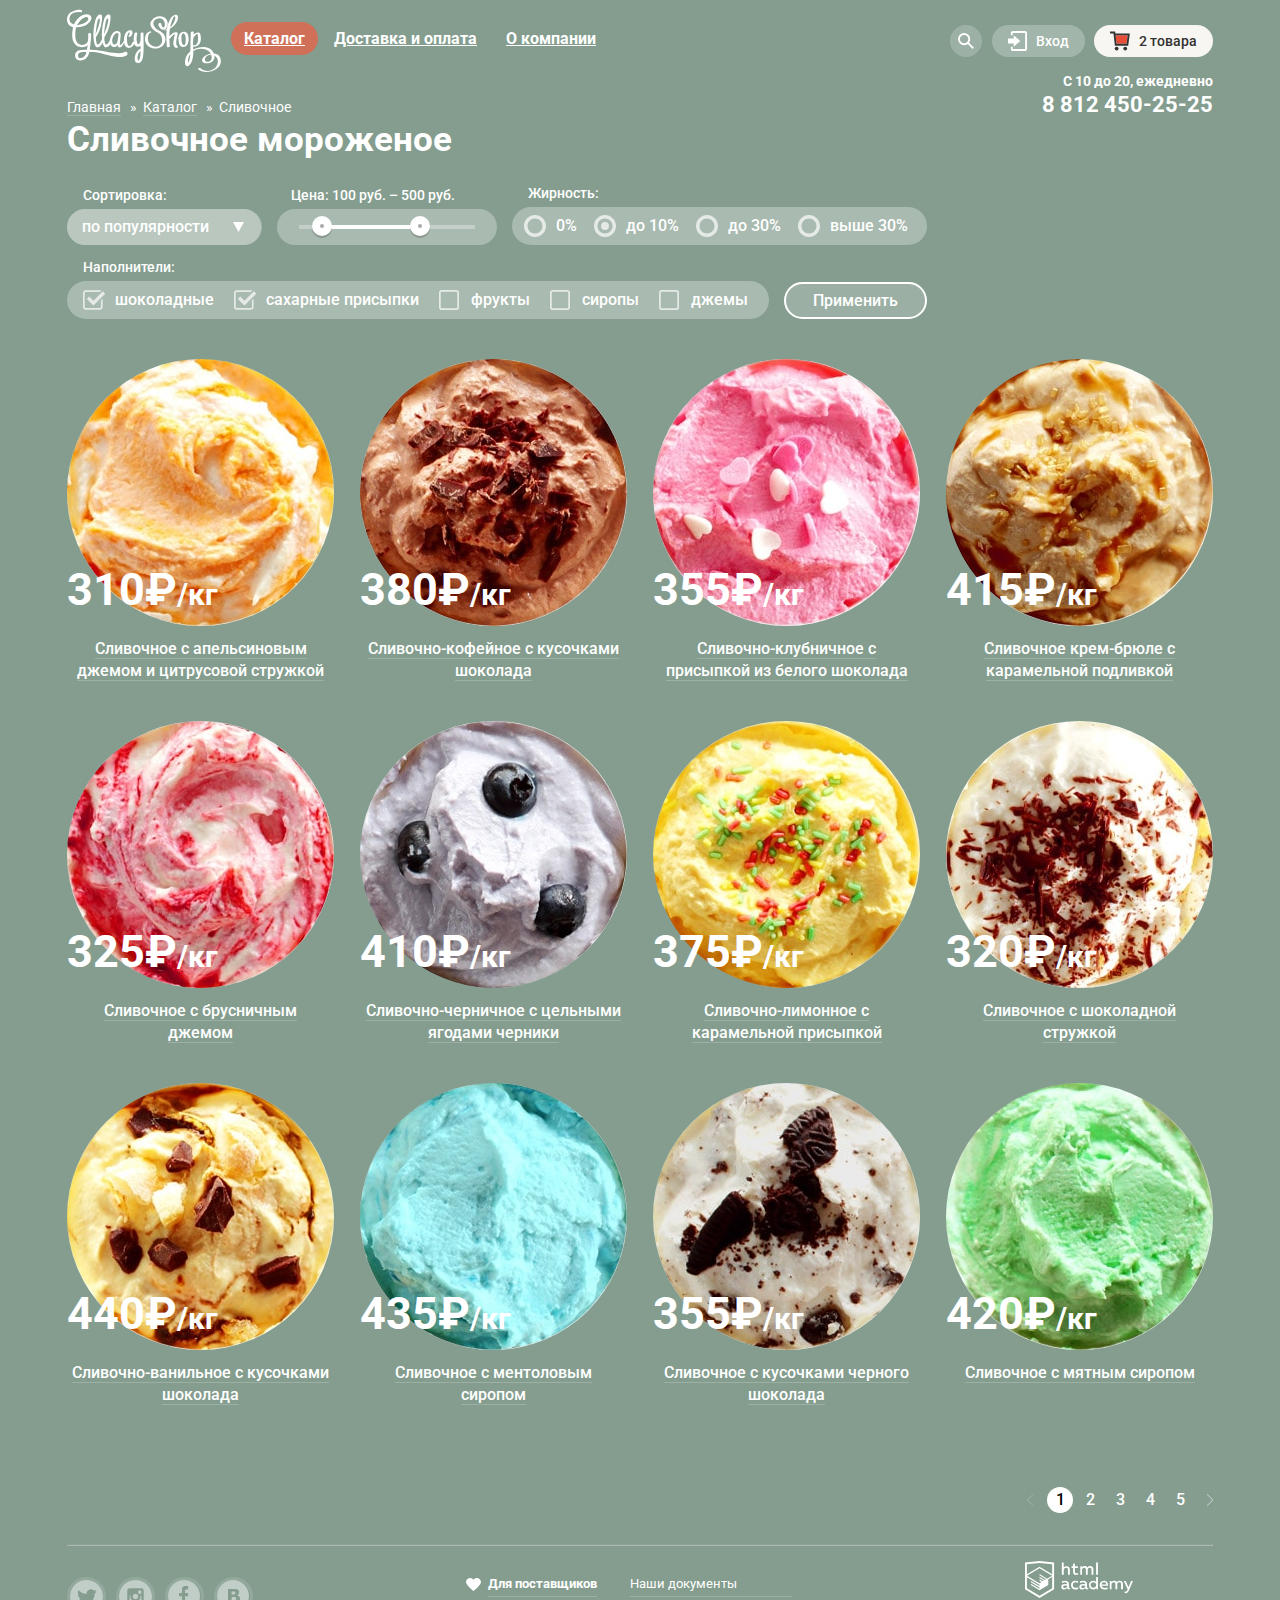
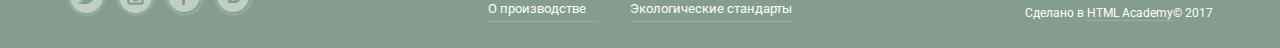
==== commit 9021690b: "фикс" ====
--- a/catalog.html
+++ b/catalog.html
@@ -5,7 +5,7 @@
     <title>HTML Academy: Глейси - Каталог</title>
     <link href="https://fonts.googleapis.com/css?family=Roboto:400,500,700&amp;subset=cyrillic" rel="stylesheet">
     <link href="css/normalize.min.css" rel="stylesheet">
-    <link href="css/style.css" rel="stylesheet">
+    <link href="css/style.min.css" rel="stylesheet">
   </head>
   <body>
     <div class="page-wrapper">
--- a/css/style.min.css
+++ b/css/style.min.css
@@ -0,0 +1 @@
+body{margin:0;padding:0;font-weight:400;font-size:16px;line-height:22px;font-family:"Roboto",Arial,sans-serif;color:#fff;background-color:#849d8f}a{text-decoration:none}.site-navigation{list-style:none;font-weight:700;font-size:16px;line-height:18px}.navigation-link{color:#fff;margin-right:3px;padding:7px 13px;text-decoration:underline;border-radius:40px}.navigation-link:focus,.navigation-link:hover{color:#333;text-decoration:none;background-color:#f7f6f3}.navigation-link:active{text-decoration:none;background-color:#ededed;box-shadow:inset 0 2px 1px 0 rgba(105,105,105,.004)}.navigation-item{position:relative;padding-top:8px;padding-bottom:12px}.sub-menu,.sub-menu-link{font-size:14px;line-height:16px;background-color:#f8f7f4}.sub-menu{position:absolute;top:37px;left:-7px;z-index:20;width:143px;min-height:171px;margin:0;list-style:none;font-weight:400;border-radius:5px;box-shadow:2px 10px 20px 5px #56645c;display:none;padding:0}.site-navigation li:hover .sub-menu{display:block}.sub-menu-link{display:block;color:#323232;text-decoration:none;padding:6px 6px 6px 20px}.sub-menu-link:focus,.sub-menu-link:hover{background-color:#fbded7}.sub-menu-link:active{background-color:#f6b5a5}.sub-link-first{padding:9px 9px 9px 20px}.sub-menu-item:first-child{font-weight:700;font-size:14px;line-height:16px;border-bottom:1px solid rgba(50,50,50,.3)}.sub-menu-item{padding:3px 0}.user-navigation{list-style:none;font-weight:500;font-size:14px;line-height:16px;position:relative;margin:0 9px 0 0;padding:0}.search{width:309px;margin:20px 15px;font-weight:400;font-size:14px;line-height:24px}.search-form{position:absolute;top:36px;right:0;display:none;width:341px;height:84px;background-color:#f8f7f4;border-radius:6px;box-shadow:0 20px 20px 0 rgba(0,0,0,.4)}.login-link{display:block;padding:8px 16px 8px 44px;font-weight:500;font-size:14px;line-height:16px;color:#fff;text-decoration:none;background-color:#a1b5aa;border-radius:30px}.login-link::before{content:"";position:absolute;top:0;left:10px;display:block;width:32px;height:32px;background-image:url(../img/login.svg);background-repeat:no-repeat;background-position:center;background-size:20px 20px}.login-link:focus::before,.login-link:hover::before{background-image:url(../img/login-hover.svg)}.login-link:focus,.login-link:hover{color:#323232;background-color:#f8f7f4}.login-form{position:absolute;top:36px;right:0;display:none;width:277px;height:214px;background-color:#f8f7f4;border-radius:6px;box-shadow:0 20px 20px 0 rgba(0,0,0,.4)}.user-navigation:hover .login-form{z-index:10;display:block}.login-help-wrapper{display:inline-block;margin-top:20px}.login-form a{font-weight:400;font-size:13px;line-height:24px;color:#323232;border-bottom:1px solid rgba(50,50,50,.3)}.login-form a:active,.login-form a:focus,.login-form a:hover{color:#e84d37;border-bottom:2px solid rgba(232,77,55,.3)}.login-email,.login-password{width:240px;margin:20px 17px 0 19px;padding:0;font-weight:400;font-size:14px;line-height:24px}.cart-link{display:block;padding:8px 34px 8px 45px;font-weight:500;font-size:14px;line-height:16px;color:#fff;text-decoration:none;background-color:#a1b5aa;border-radius:30px}.cart-full::before,.cart-link::before{content:"";position:absolute;top:0;left:10px;display:block;width:32px;height:32px;background-image:url(../img/basket.svg);background-repeat:no-repeat;background-position:center;background-size:20px 20px}.cart-inner{position:relative;margin:0;padding:0}.cart-full{display:block;padding:8px 16px 8px 45px;font-weight:500;font-size:14px;line-height:16px;color:#323232;text-decoration:none;background-color:#f7f6f3;border-radius:30px;cursor:pointer}.cart-full::before{background-image:url(../img/basket-red.svg)}.cart-inner:hover .cart-form{z-index:20;display:block}.cart-form{position:absolute;top:36px;right:0;display:none;width:540px;height:242px;margin-left:33px;padding:0 15px;background-color:#f8f7f4;border-radius:5px;box-shadow:0 20px 20px 0 rgba(0,0,0,.4)}.cart,.cart-item{position:relative;line-height:16px}.cart{margin:0;padding:0;list-style:none;font-weight:500;font-size:14px}.cart-item{display:flex;align-items:center;margin-top:20px;margin-bottom:20px;font-weight:400;font-size:13px;color:#323232}.item-del{position:absolute;width:11px;height:11px;background-color:transparent;background-image:url(../img/cross-small.svg);background-repeat:no-repeat;border:0}.cart-item img{margin-left:25px;border-radius:33px}.cart-item-title{width:220px;margin:0 12px}.price{color:#999}.sum{width:70px;margin-left:20px}.total-price{font-weight:700;font-size:15px;line-height:18px;text-align:right;color:#323232}.contacts,.contacts-breadcrumbs-wrapper{display:flex;align-items:flex-end}.contacts{flex-direction:column;margin-right:27px;margin-bottom:0;margin-left:auto}.job-phone,.job-time{font-weight:700;font-size:14px;line-height:16px}.job-phone{font-size:22px;line-height:24px;margin-top:4px}.breadcrumbs{display:flex;align-items:flex-end;margin:0;padding:2px 27px;list-style:none;font-weight:400;font-size:14px;line-height:16px}.breadcrumbs a{color:#fff;border-bottom:1px solid rgba(255,255,255,.2)}.breadcrumbs a:active,.breadcrumbs a:focus,.breadcrumbs a:hover{color:#ffbc9e;border-bottom:1px solid rgba(255,188,158,.2)}.page-tittle{padding:0 27px;margin:2px 0 27px;color:#fff}.offers h2,.offers p,.page-tittle{font-weight:700;font-size:35px;line-height:41px}.offers p{padding:0;font-size:18px;line-height:22px}.offers-item-1,.offers-item-2{background-image:url(../img/bg-raspberries.jpg);border-radius:10px}.offers-item-2{background-image:url(../img/bg-chocolate.jpg)}.product-wrapper,.products-item{position:absolute;min-height:330px}.products-item{position:relative;width:267px;margin-right:26px;margin-bottom:32px;font-weight:500;font-size:16px;line-height:22px}.hit-icon,.products-item:hover .product-contetn-wrapper{position:absolute;top:6px;left:13px}.products-item:hover .product-wrapper{position:absolute;top:-6px;left:-13px;width:293px;height:405px;background-color:rgba(248,247,244,.2);border-radius:5px;box-shadow:0 20px 20px 0 rgba(0,0,0,.4);z-index:40}.hit-icon{top:0;left:0;width:61px;height:61px;background-image:url(../img/hit.svg)}.products-item:hover .quick-view-btn{position:absolute;top:335px;left:25px;display:block}.products{display:flex;flex-wrap:wrap;margin:0;padding:0 27px}.products-item:nth-child(4n+1){margin-right:0}.products-item img{border-radius:134px}.price-rub,.products-price{font-weight:700;line-height:45px}.products-price{position:absolute;top:208px;font-size:30px}.price-rub{font-size:45px}.link-btn{position:absolute;top:279px;left:3px;width:261px;text-align:center}.products-link{font-weight:500;font-size:16px;line-height:22px;color:#fff;border-bottom:1px solid rgba(255,255,255,.2)}.products-link:active,.products-link:focus,.products-link:hover{color:#ffbc9e;border-bottom:1px solid rgba(255,188,158,.2)}.about{margin:0 27px 40px;padding:25px 20px;background-image:url(../img/bg-about.jpg);border-radius:10px}.about h2,.about-list{margin:0;padding:0;color:#323232}.about h2{font-weight:500;font-size:24px;line-height:30px}.about p{margin:20px 0 0 55px;padding:0}.about-list li{position:relative;width:538px}.about-list{display:flex;flex-wrap:wrap;justify-content:space-between;list-style:none}.about-item::before{content:"";position:absolute;top:10px;left:0;display:block;width:49px;height:49px;border-radius:50px}.about-item:nth-of-type(1)::before{background-image:url(../img/ice-cream.svg)}.about-item:nth-of-type(2)::before{background-image:url(../img/cow.svg)}.about-item:nth-of-type(3)::before{background-image:url(../img/eco.svg)}.about-item:nth-of-type(4)::before{background-image:url(../img/thermometer.svg)}.news-blog{width:560px;padding:23px 0;background-image:url(../img/bg-blog.jpg);background-repeat:no-repeat;background-position:10% 40%;border-radius:10px}.news-blog p{margin:0 0 3px 20px;padding:0;font-weight:500;font-size:16px;line-height:22px;color:#323232}.news-blog a{font-weight:700;font-size:24px;line-height:30px;color:#323232;border-bottom:2px solid rgba(50,50,50)}.news-blog a:active,.news-blog a:focus,.news-blog a:hover{color:#e84d37;border-bottom:2px solid rgba(232,77,55)}.subs{color:#323232;background-color:#f8f7f4}.subs p{margin:0 0 35px;padding:0}.subs-e-mail{width:368px;margin-bottom:5px;font-weight:400;font-size:16px;line-height:24px}.subs,.subs-form{border-radius:10px}.subs{width:560px;min-height:220px;background-image:repeating-linear-gradient(-45deg,transparent,transparent 7px,#fe9e90 7px,#fe9e90 14px,transparent 14px,transparent 21px,#92cdff 21px,#92cdff 28px);border:0;margin:0;padding:0}.subs-form{position:relative;margin:5px 6px;padding:30px 20px;background-color:#f8f7f4}.send-btn{position:absolute;right:20px;bottom:35px;font-weight:700;font-size:18px;line-height:24px;border:0}.feedback{position:absolute;top:63px;right:27px;width:253px;padding:10px 24px 30px;font-weight:400;font-size:14px;line-height:20px;color:#323232;background-color:#fff;border-radius:10px}.feedback p{margin:19px 0 0;padding:0}.feedback .feedback-phone-time{margin-bottom:29px}.adress,.feedback-phone{font-weight:700;font-size:18px;line-height:24px}.feedback-phone{line-height:22px}.footer-social{display:flex;margin:0;padding:14px 0;list-style:none}.social-btn{width:33px;height:33px;margin:3px 10px 0 0;padding:0;border:3px solid rgba(194,206,199,.5);border-radius:50%;opacity:.5;cursor:pointer}.social-btn:hover{border:3px solid rgba(219,227,222,.7);opacity:1}.social-btn:active{border:3px solid #dbe3de;opacity:.7}.social-twi{background:url(../img/twitter.svg) no-repeat;background-size:contain}.social-inst{background:url(../img/instagram.svg) no-repeat}.social-fb,.social-inst,.social-vk{background-size:contain}.social-fb{background:url(../img/fb.svg) no-repeat}.social-vk{background:url(../img/vk.svg) no-repeat}.links{display:flex;flex-flow:wrap;justify-content:space-between;width:304px;margin:0 8px 0 0;padding:12px 0;list-style:none;font-weight:400;font-size:13px;line-height:18px}.firts-link-footer{font-weight:700}.firts-link-footer::before{content:"";position:absolute;top:3px;left:-24px;display:block;width:19px;height:19px;background-image:url(../img/heart.svg);background-repeat:no-repeat;background-position:center;background-size:15px 13px}.links-column{display:flex;flex-direction:column}.links a{position:relative;font-size:13px;line-height:24px;color:#fff;border-bottom:1px solid rgba(255,255,255,.2)}.copyright a:active,.copyright-link:focus,.copyright-link:hover,.links a:active,.links a:focus,.links a:hover{color:#ffbc9e;border-bottom:1px solid rgba(255,188,158,.2)}.copyright{font-weight:400;font-size:12px;line-height:18px}.copyright-link{color:#fff;border-bottom:1px solid rgba(255,255,255,.2)}.feedback-form{font-weight:400;font-size:16px;line-height:24px;background-color:#f8f7f4}.feedback-form h2{margin:0 0 20px;padding:0;font-weight:500;font-size:24px;line-height:28px;color:#323232}.feedback-e-mail,.feedback-name,.feedback-text{width:266px;font-weight:400;font-size:16px;line-height:24px}.feedback-text{width:428px;min-height:155px;margin-bottom:50px}.btn{display:inline-block;margin:0;padding:11px 20px;vertical-align:top;text-align:center;color:#fff;text-decoration:none;background-image:linear-gradient(#f26843,#e74a35);border-radius:50px;box-shadow:0 2px 2px 0 rgba(86,8,0,.541);cursor:pointer}.btn:focus,.btn:hover{color:#fff;background-image:linear-gradient(#f58669,#ec6f5e);box-shadow:0 1px 2px 0 rgba(172,16,0,.004)}.btn:active{color:#fceeec;background-image:linear-gradient(#d74632,#e1603e);box-shadow:inset 0 2px 2px 0 rgba(148,39,24,.004)}.btn-accept{height:37px;margin:0;padding:0 27px;font-weight:500;font-size:16px;line-height:18px;color:#fff;background-color:rgba(255,255,255,.188);border-width:2px;border-style:solid;border-color:#fff;border-radius:40px;cursor:pointer}.btn-accept:focus,.btn-accept:hover{color:#323232;background-color:#fff}.btn-accept:active{color:#323232;background-color:#ededed;box-shadow:inset 0 2px 1px 0 rgba(105,105,105,.004)}.enter-btn,.want-btn{font-weight:700;font-size:18px;line-height:24px;border:0}.enter-btn{margin:20px}.want-btn{position:absolute;right:22px;bottom:24px;padding:11px 21px}.feedback-btn{padding:11px 27px}.cart-btn,.feedback-btn,.quick-view-btn{font-weight:700;font-size:18px;line-height:24px;border:0}.cart-btn{position:absolute;right:15px;bottom:20px}.quick-view-btn{display:none}.send-feed-btn{position:absolute;right:25px;bottom:25px}.input-field,.input-field:hover{background-color:#fff;border-style:solid;border-radius:5px}.input-field{box-sizing:border-box;height:44px;padding-left:15px;border-width:1px;border-color:#b2b2b2}.input-field:hover{border-width:2px;border-color:#9a9a9a}.input-field:focus{background-color:#fff;border-width:2px;border-style:solid;border-color:#2e88e4;border-radius:5px}.pagination{display:flex;margin:42px 17px 31px 0;padding:0}.footer-line{margin:0 27px;border-color:#fff;opacity:.3}.pagination-list{display:flex;margin:0 0 0 auto;padding:0;font-weight:500;font-size:16px;line-height:18px}.pagination-item{display:inline-flex;justify-content:space-around;align-items:center;width:26px;height:26px;color:#fff;text-decoration:none;margin-left:4px;background:0 0;border:0;border-radius:50%;-webkit-box-align:center;-ms-flex-align:center;-ms-flex-pack:distribute}.pagination-item:hover{color:#fff;text-decoration:none;background-color:rgba(255,255,255,.2)}.pagination-item-current,.pagination-item:active{color:#000;text-decoration:none;background-color:#fff}.pagination-item-disabled{opacity:.2}.pagination-item-disabled:hover{background-color:transparent}.arrow-left,.arrow-right{text-decoration:none;background-image:url(../img/icon-left-small.svg);background-repeat:no-repeat;background-position:center center}.arrow-right{background-image:url(../img/icon-right-small.svg)}.visually-hidden{position:absolute;width:1px;height:1px;clip:rect(0,0,0,0)}.site-wrapper{background-color:#849d8f;background-image:url(../img/slider-01.png);background-repeat:no-repeat;background-position:top center;transition:background-image .5s ease,background-color .5s ease}.page-wrapper{width:1200px;margin:0 auto;padding:0}.main-navigation{display:flex;align-items:center;width:1146px;padding:9px 27px 0}.site-logo{width:154px;height:64px;margin-right:10px}.site-navigation{display:flex;flex-wrap:wrap;width:450px;margin:0;padding:0}.user-navigation-wrapper{position:relative;display:flex;margin-left:auto;padding:0}.main-search{position:relative;display:block;width:32px;height:32px;margin:0 10px 0 0;padding:0;background:rgba(255,255,255,.2) url(../img/loupe.svg) no-repeat center;background-size:50%;border-radius:50%;cursor:pointer}.main-search:hover{background:#f8f7f4 url(../img/loupe-hover.svg) no-repeat center}.main-search:hover .search-form{z-index:10;display:block}.cart-full:hover::after,.main-search:hover::after,.user-navigation:hover::after{content:"";position:absolute;top:30px;display:block;width:120%;height:6px;background:0 0}.user-navigation:hover::after{left:-20%}.cart-full:hover::after{right:0}.offers{display:flex;justify-content:space-between;width:1146px;margin:0 0 40px;padding:0 27px}.offers-item-1,.offers-item-2{position:relative;min-height:198px;width:522px;padding:16px 19px}.offers h2{margin:0;padding:0}.offers p{margin:15px 0 0}.offers-item-2{width:520px;padding:16px 20px}.news-subs-wrapper{display:flex;justify-content:space-between;margin:0 0 40px;padding:0 27px}.map{position:relative;width:100%}.filter,.main-footer{display:flex;justify-content:space-between;margin:0;padding:14px 27px}.filter{flex-wrap:wrap;justify-content:flex-start;align-items:flex-end;margin:0 0 40px;padding:0 27px}.filter fieldset{position:relative;margin-top:10px;font-weight:500;font-size:16px;line-height:18px;background-color:#a9bab0;border:0;border-radius:40px}.filter legend{position:absolute;top:-22px;left:16px;display:block;font-weight:500;font-size:14px;line-height:16px}.filter ul{margin:0;padding:10px 0;list-style:none}.filter-input{display:none}.filter-input:focus+label,.filter-input:hover+label{color:#000}.filter-radio+.filter-label::before{content:"";position:absolute;top:-2px;left:0;display:inline-flex;width:22px;height:22px;margin-right:10px;margin-bottom:0;background-image:url(../img/radio-off.svg);background-repeat:no-repeat;background-position:left center;background-size:22px 22px;opacity:.7;cursor:pointer}.filter-label{position:relative;padding-left:32px;cursor:pointer}.filter-radio:checked+.filter-label::before{background-image:url(../img/radio-on.svg);background-size:22px 22px}.filter-radio+.filter-label:hover::before{opacity:1}.filter-checkbox+.filter-label::before{content:"";position:absolute;top:-2px;left:0;display:inline-flex;width:22px;height:22px;margin-right:10px;margin-bottom:0;background-image:url(../img/checkbox-off.svg);background-repeat:no-repeat;background-position:left center;background-size:20px 20px;opacity:.7}.filter-checkbox:checked+.filter-label::before{background-image:url(../img/checkbox-on.svg);background-size:23px 20px}.filter-checkbox+.filter-label:hover::before{opacity:1}.fat-filter-list,.topping-filter-list{margin:0;padding:0}.fat-filter-item{display:inline-flex;margin-right:13px}.fat-filter-item:last-of-type,.topping-filter-item:last-of-type{margin-right:0}.topping-filter-item{display:inline-flex;margin-right:16px}.filter-sort{width:195px;margin:0 15px 26px 0;padding:0}.select-sort{position:relative;width:194px;height:36px;padding:0 15px;font-weight:500;color:#fff;background-color:rgba(255,255,255,.2);background-image:url(../img/select-arrow.svg);background-repeat:no-repeat;background-position:166px center;background-size:11px 10px;border:0;border-radius:40px;cursor:pointer;-webkit-appearance:none;-moz-appearance:none;appearance:none}.select-sort::-ms-expand{display:none}.select-sort:focus,.select-sort:hover{height:36px;color:#323232;background:rgba(255,255,255,.2);background-image:url(../img/select-arrow-black.svg);background-repeat:no-repeat;background-position:166px center;background-size:11px 10px;border:0;border-radius:40px}.filter-fat{display:inline-flex;width:391px;margin:0 15px 26px 0;padding:0 12px}.filter-topping{width:670px;margin-right:15px;padding:0 16px;margin-left:0}.modal-feedback{position:fixed;top:50%;left:50%;transform:translate(-50%,-50%);z-index:2;display:none;width:428px;padding:15px 25px 25px;background-color:#f8f7f4;border-radius:10px}.modal-close{position:absolute;top:15px;right:15px;width:17px;height:17px;font-size:0;background-color:#f8f7f4;background-image:url(../img/cross-big.svg);background-repeat:no-repeat;border:0;border-style:none;cursor:pointer}.feedback-form p{margin:0 0 20px}.modal-overlay{position:fixed;top:0;left:0;z-index:1;display:none;width:100%;height:100%;background-color:rgba(0,0,0,.3)}.modal-open{display:block}.slider{position:relative;padding-top:275px;text-align:center;color:#fff}.slider-list{margin:0 0 44px;padding:0;list-style:none}.slide{display:none}.slide-title{width:700px;margin:0 auto 27px;font-weight:700;font-size:60px;line-height:60.35px}.main-bоuth-btn{display:inline-block;padding:10px 42px;font-weight:700;font-size:32px;line-height:44px;vertical-align:top;text-align:center;color:#fff;text-decoration:none;text-shadow:0 2px 5px rgba(160,32,11,.76);background:#f26843;background:linear-gradient(to bottom,#f26843 0%,#e74a35 100%);border:0;border-radius:50px;box-shadow:0 2px 2px rgba(172,16,0,.64);cursor:pointer}.main-bоuth-btn:hover{background:linear-gradient(to bottom,#f58669 0%,#ec6f5e 100%);box-shadow:0 2px 2px #ac1000}.main-bоuth-btn:active{background:linear-gradient(to bottom,#d84732 0%,#e1613e 100%);box-shadow:inset 0 2px 2px #ac1000}.slider-controls{position:absolute;bottom:19px;left:27px;z-index:20;font-size:0}.slider-controls label,.slider-controls label:hover{display:inline-block;width:17px;height:17px;margin-right:8px;vertical-align:top;background-color:transparent;border:2px solid #fff;border-radius:50%;cursor:pointer}.slider-controls label:hover{background-color:#b2c1b7}.product-1:checked~.site-wrapper{background-color:#849d8f;background-image:url(../img/slider-01.png)}.product-2:checked~.site-wrapper{background-color:#8996a6;background-image:url(../img/slider-02.png)}.product-3:checked~.site-wrapper{background-color:#9d8b84;background-image:url(../img/slider-03.png)}.product-1:checked~.site-wrapper #slide1,.product-2:checked~.site-wrapper #slide2,.product-3:checked~.site-wrapper #slide3{display:block}.product-1:checked~.site-wrapper label[for=product-1],.product-2:checked~.site-wrapper label[for=product-2],.product-3:checked~.site-wrapper label[for=product-3]{background-color:#fff}.current{color:#fff;background-color:#d07058}.filter-price{width:220px;margin:0 15px 26px 0}.price-legend{margin:0 0 0 14px;font-weight:500;font-size:14px;line-height:16px}.controls-wrapper{padding:16px 22px;margin-top:6px;background-color:#a9bab0;border:0;border-radius:40px}.range-controls{position:relative;margin:0;border-radius:15px}.range-controls .scale{position:relative;height:4px;background:rgba(255,255,255,.3)}.range-controls .bar{position:absolute;left:23px;width:95px;height:4px;background:#fff}.range-toggle{position:absolute;top:-9px;width:4px;height:4px;background:#ababab;border:8px solid #fff;border-radius:50%;box-shadow:0 2px 1px 0 rgba(0,1,1,.2);cursor:pointer}.range-toggle:hover{width:6px;height:6px}.range-toggle-min{left:13px}.range-toggle-max{left:111px}.input-field{font-weight:700}.input-field::-webkit-input-placeholder{font-weight:400}.input-field::placeholder{font-weight:400}.input-field:-ms-input-placeholder,.input-field::-ms-input-placeholder{font-weight:400}.order-item-line{display:block;height:1px}.order-item-line::before{content:"";display:block;width:auto;height:1px;margin:5px 0;background:#d0d1ce}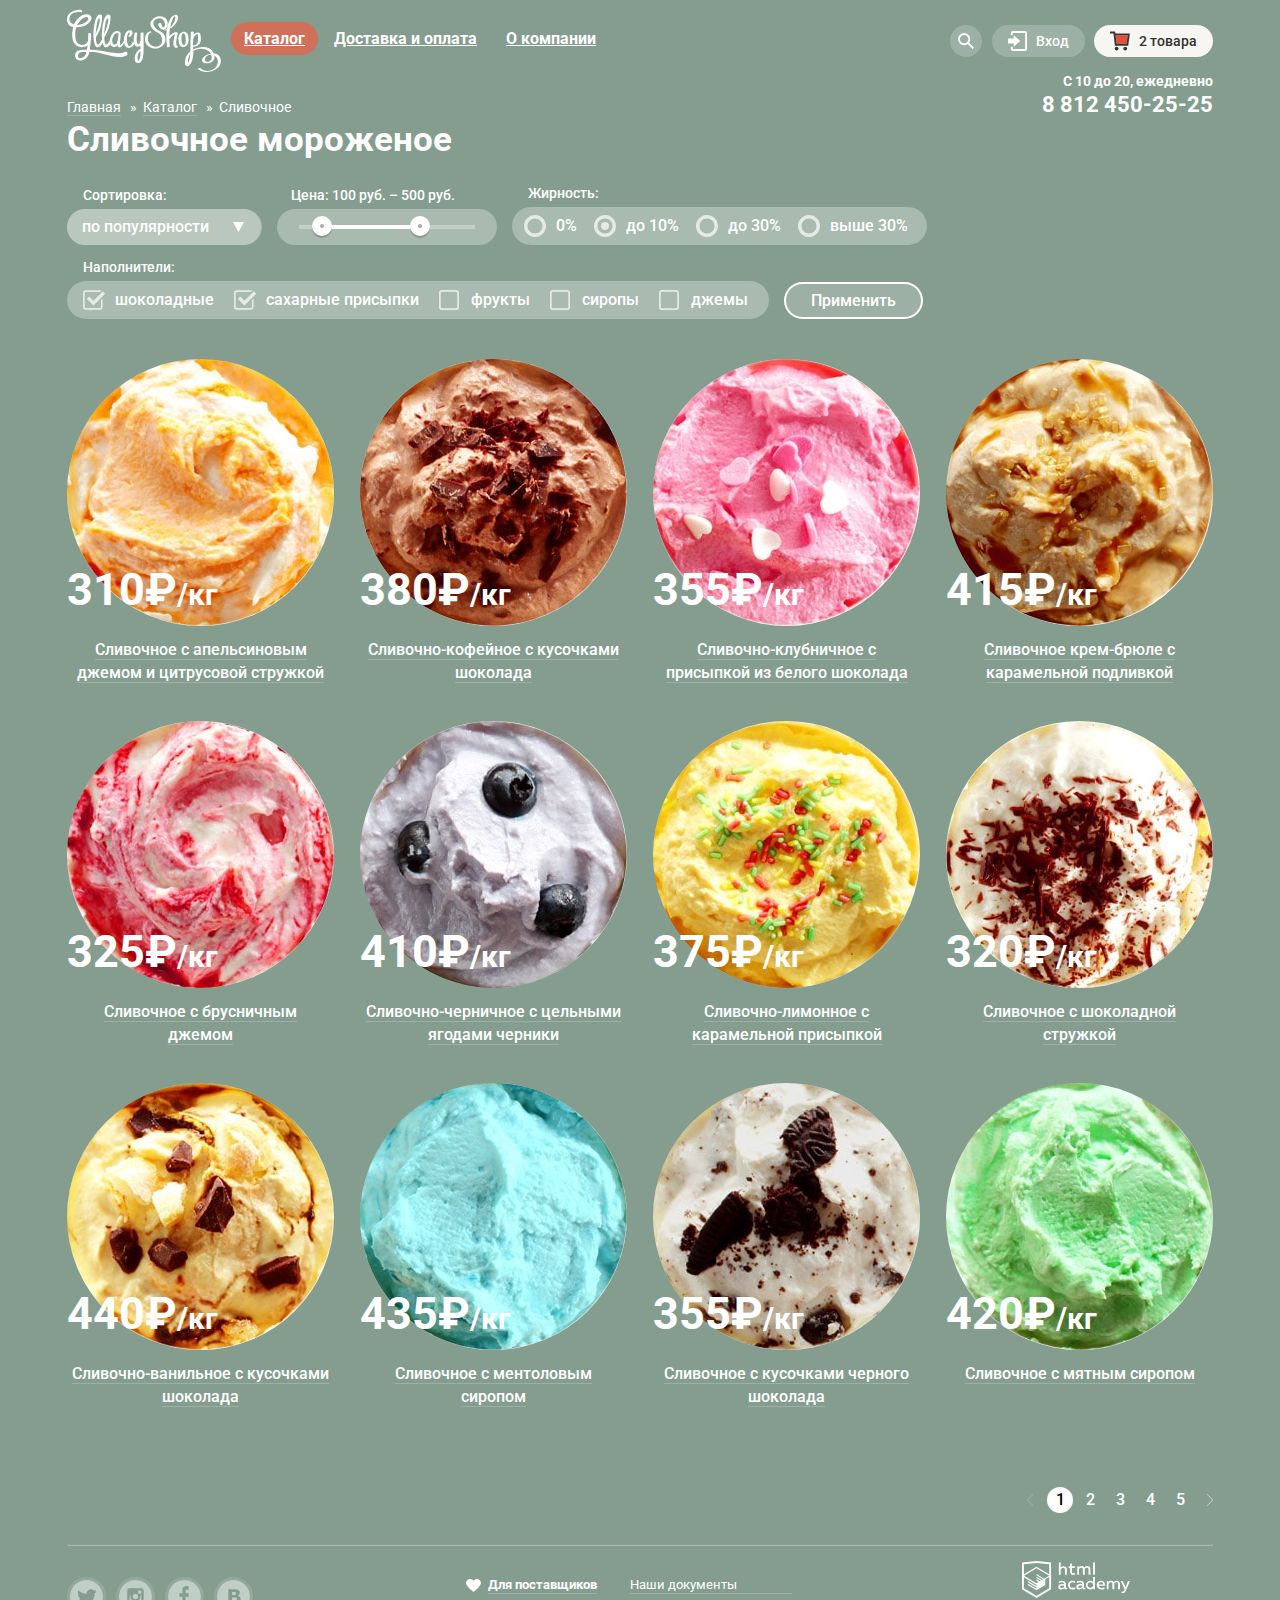
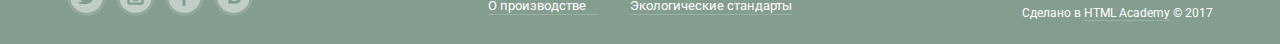
==== commit f14e5605: "фиксы базовых критерие + часть допок" ====
--- a/catalog.html
+++ b/catalog.html
@@ -5,7 +5,7 @@
     <title>HTML Academy: Глейси - Каталог</title>
     <link href="https://fonts.googleapis.com/css?family=Roboto:400,500,700&amp;subset=cyrillic" rel="stylesheet">
     <link href="css/normalize.min.css" rel="stylesheet">
-    <link href="css/style.min.css" rel="stylesheet">
+    <link href="css/style.css" rel="stylesheet">
   </head>
   <body>
     <div class="page-wrapper">
@@ -15,7 +15,7 @@
             <img src="img/logo.svg" width="154" height="64" alt="Логотип магазина «Глэйси»">
           </a>
           <ul class="site-navigation">
-            <li class="navigation-item">
+            <li class="navigation-item navigation-catalog-item">
               <a class="navigation-link current" href="catalog.html">Каталог</a>
               <ul class="sub-menu">
                 <li class="sub-menu-item"><a class="sub-menu-link sub-link-first" href="#1">Новинки</a></li>
@@ -44,7 +44,7 @@
                   <input class="login-password input-field" type="password" name="password" placeholder="Пароль">
                   <button class="btn enter-btn" type="submit">Войти</button>
                   <div class="login-help-wrapper">
-                    <a class="restore" href="">Забыли пароль?</a><br>
+                    <a class="restore" href="">Забыли пароль?</a>
                     <a class="registration" href="">Новая регистрация</a>
                   </div>
                 </form>
@@ -52,17 +52,17 @@
             </ul>
             <section class="cart-inner"> 
               <span class="cart-full">2 товара</span>
-              <form class="cart-form" action="https://echo.htmlacademy.ru" method="POST">
+              <div class="cart-form">
                 <ul class="cart">
                   <li class="cart-item">
-                    <button class="item-del" type="button"></button>
+                    <a class="item-del" href="#" title="Удалить продукт"><span class="visually-hidden">Удалить продукт</span></a>
                     <img src="img/ice-cream-01.jpg" width="33" height="33" alt="Пломбир с апельсиновым джемом">
                     <span class="cart-item-title">Пломбир с апельсиновым джемом</span>
                     <span class="weight">1,5 кг х <span class="price">200 руб.</span></span>
                     <span class="sum">300 руб.</span> 
                   </li>
                   <li class="cart-item">
-                    <button class="item-del" type="button"></button>
+                    <a class="item-del" href="#" title="Удалить продукт"><span class="visually-hidden">Удалить продукт</span></a>
                     <img src="img/ice-cream-03.jpg" width="33" height="33" alt="Клубничный пломбир с присыпкой из белого шоколада">
                     <span class="cart-item-title">Клубничный пломбир с присыпкой из белого шоколада</span>
                     <span class="weight">1,5 кг х <span class="price">300 руб.</span></span>
@@ -72,7 +72,7 @@
                 </ul>
                 <p class="total-price">Итого: 750 руб.</p>
                 <a class="btn cart-btn" href="#">Оформить заказ</a>
-              </form>
+              </div>
             </section>
           </div>
         </nav>
@@ -101,7 +101,7 @@
         <form class="filter" method="get" action="https://echo.htmlacademy.ru">
           <fieldset class="filter-sort">
             <legend>Сортировка:</legend>
-            <select class="select-sort">
+            <select  name="sorting" class="select-sort">
               <option value="popularity">по популярности</option>
               <option value="cheap-first">сначала недорогие</option>
               <option value="expensive-first">сначала дорогие</option>
@@ -178,9 +178,9 @@
                 <div class="products-price">
                   <span class="price-rub">310&#8381;</span><span>/кг</span>
                 </div>
-                <div class="link-btn">
+                <h3 class="link-btn">
                   <a class="products-link" href="#">Сливочное с апельсиновым джемом и цитрусовой стружкой</a>               
-                </div>
+                </h3>
                 <a class="btn quick-view-btn" href="#">Быстрый просмотр</a>
             </div>
             </div>
@@ -192,9 +192,9 @@
                 <div class="products-price">
                   <span class="price-rub">380&#8381;</span><span>/кг</span>
                 </div>
-                <div class="link-btn">
+                <h3 class="link-btn">
                   <a class="products-link" href="#">Сливочно-кофейное с кусочками шоколада</a>
-                </div>
+                </h3>
                 <a class="btn quick-view-btn" href="#">Быстрый просмотр</a>
               </div>
             </div>
@@ -206,9 +206,9 @@
                 <div class="products-price">
                   <span class="price-rub">355&#8381;</span><span>/кг</span>
                 </div>
-                <div class="link-btn">
+                <h3 class="link-btn">
                   <a class="products-link" href="#">Сливочно-клубничное с присыпкой из белого шоколада</a>                 
-                </div>
+                </h3>
                 <a class="btn quick-view-btn" href="#">Быстрый просмотр</a>
               </div>
             </div>
@@ -220,9 +220,9 @@
                 <div class="products-price">
                   <span class="price-rub">415&#8381;</span><span>/кг</span>
                 </div>
-                <div class="link-btn">
+                <h3 class="link-btn">
                   <a class="products-link" href="#">Сливочное крем-брюле с карамельной подливкой</a>
-                </div>
+                </h3>
                 <a class="btn quick-view-btn" href="#">Быстрый просмотр</a>
               </div>
             </div>
@@ -234,9 +234,9 @@
                 <div class="products-price">
                   <span class="price-rub">325&#8381;</span><span>/кг</span>
                 </div>
-                <div class="link-btn">
+                <h3 class="link-btn">
                   <a class="products-link" href="#">Сливочное с брусничным джемом</a>
-                </div>
+                </h3>
                 <a class="btn quick-view-btn" href="#">Быстрый просмотр</a>
               </div>
             </div>
@@ -248,9 +248,9 @@
                 <div class="products-price">
                   <span class="price-rub">410&#8381;</span><span>/кг</span>
                 </div>
-                <div class="link-btn">
+                <h3 class="link-btn">
                   <a class="products-link" href="#">Сливочно-черничное с цельными ягодами черники</a>
-                </div>
+                </h3>
                 <a class="btn quick-view-btn" href="#">Быстрый просмотр</a>
               </div>
             </div>
@@ -262,9 +262,9 @@
                 <div class="products-price">
                   <span class="price-rub">375&#8381;</span><span>/кг</span>
                 </div>
-                <div class="link-btn">
+                <h3 class="link-btn">
                   <a class="products-link" href="#">Сливочно-лимонное с карамельной присыпкой</a>
-                </div>
+                </h3>
                 <a class="btn quick-view-btn" href="#">Быстрый просмотр</a>
               </div>
             </div>
@@ -276,9 +276,9 @@
                 <div class="products-price">
                   <span class="price-rub">320&#8381;</span><span>/кг</span>
                 </div>
-                <div class="link-btn">
+                <h3 class="link-btn">
                   <a class="products-link" href="#">Сливочное с шоколадной стружкой</a>
-                </div>
+                </h3>
                 <a class="btn quick-view-btn" href="#">Быстрый просмотр</a>
               </div>
             </div>
@@ -290,9 +290,9 @@
                 <div class="products-price">
                   <span class="price-rub">440&#8381;</span><span>/кг</span>
                 </div>
-                <div class="link-btn">
+                <h3 class="link-btn">
                   <a class="products-link" href="#">Сливочно-ванильное с кусочками шоколада</a>
-                </div>
+                </h3>
                 <a class="btn quick-view-btn" href="#">Быстрый просмотр</a>
               </div>
             </div>
@@ -304,9 +304,9 @@
                 <div class="products-price">
                   <span class="price-rub">435&#8381;</span><span>/кг</span>
                 </div>
-                <div class="link-btn">
+                <h3 class="link-btn">
                   <a class="products-link" href="#">Сливочноe с ментоловым сиропом</a>
-                </div>
+                </h3>
                 <a class="btn quick-view-btn" href="#">Быстрый просмотр</a>
               </div>
             </div>
@@ -318,9 +318,9 @@
                   <div class="products-price">
                     <span class="price-rub">355&#8381;</span><span>/кг</span>
                   </div>
-                  <div class="link-btn">
+                  <h3 class="link-btn">
                     <a class="products-link" href="#">Сливочное с кусочками черного шоколада</a>
-                  </div>
+                  </h3>
                   <a class="btn quick-view-btn" href="#">Быстрый просмотр</a>
                 </div>
               </div>
@@ -332,9 +332,9 @@
                   <div class="products-price">
                     <span class="price-rub">420&#8381;</span><span>/кг</span>
                   </div>
-                  <div class="link-btn">
+                  <h3 class="link-btn">
                     <a class="products-link" href="#">Сливочное с мятным сиропом</a>
-                  </div>
+                  </h3>
                   <a class="btn quick-view-btn" href="#">Быстрый просмотр</a>
                 </div>
               </div>
@@ -342,25 +342,25 @@
         </section>
         
         <div class="pagination" aria-label="Навигация по страницам каталога" tabindex="0">
-          <div class="pagination-list">
-            <a href="#" class="pagination-item pagination-item-disabled arrow-left" aria-label="Перейти на предыдущую страницу">&nbsp;</a>
-            <a href="#" class="pagination-item pagination-item-current" aria-label="Первая страница">1</a>
-            <a href="#" class="pagination-item" aria-label="Вторая страница">2</a>
-            <a href="#" class="pagination-item" aria-label="Третья страница">3</a>
-            <a href="#" class="pagination-item" aria-label="Четвёртая страница">4</a>
-            <a href="#" class="pagination-item" aria-label="Пятая страница">5</a>
-            <a href="#" class="pagination-item arrow-right" aria-label="На страницу вперёд">&nbsp;</a>
-        </div>
+          <ul class="pagination-list">
+            <li><a class="pagination-item pagination-item-disabled arrow-left" aria-label="Перейти на предыдущую страницу">&nbsp;</a></li>
+            <li><a class="pagination-item pagination-item-current" aria-label="Первая страница">1</a></li>
+            <li><a href="#" class="pagination-item" aria-label="Вторая страница">2</a></li>
+            <li><a href="#" class="pagination-item" aria-label="Третья страница">3</a></li>
+            <li><a href="#" class="pagination-item" aria-label="Четвёртая страница">4</a></li>
+            <li><a href="#" class="pagination-item" aria-label="Пятая страница">5</a></li>
+            <li><a href="#" class="pagination-item arrow-right" aria-label="На страницу вперёд">&nbsp;</a></li>
+          </ul>
         </div>
         <hr class="footer-line">
       </main>
 
       <footer class="main-footer">
         <ul class="footer-social">
-          <li class="social-btn social-twi"><a href="#" aria-label="Твиттер" target="_blank"></a></li>
-          <li class="social-btn social-inst"><a href="#" aria-label="Инстаграм" target="_blank"></a></li>
-          <li class="social-btn social-fb"><a href="#" aria-label="Фейсбук" target="_blank"></a></li>
-          <li class="social-btn social-vk"><a href="#" aria-label="Вконтакте" target="_blank"></a></li>
+          <li class="social-btn social-twi"><a href="#" aria-label="Твиттер" target="_blank"><span class="visually-hidden">Твиттер</span></a></li>
+          <li class="social-btn social-inst"><a href="#" aria-label="Инстаграм" target="_blank"><span class="visually-hidden">Инстаграм</span></a></li>
+          <li class="social-btn social-fb"><a href="#" aria-label="Фейсбук" target="_blank"></a><span class="visually-hidden">Фейсбук</span></li>
+          <li class="social-btn social-vk"><a href="#" aria-label="Вконтакте" target="_blank"></a><span class="visually-hidden">Вконтакте</span></li>
         </ul>
         <div class="links">
             <div class="links-column">
@@ -373,11 +373,10 @@
             </div>
         </div>
         <div class="copyright">
-            <a href="https://htmlacademy.ru/intensive/htmlcss"><img src="img/logo-htmlacademy.svg" width="108" height="39" alt="HTML Academy" /></a><br>
-            <span>Сделано в <a class="copyright-link" href="#">HTML Academy</a>© 2017</span>
+            <a href="https://htmlacademy.ru/intensive/htmlcss"><img src="img/logo-htmlacademy.svg" width="108" height="39" alt="HTML Academy" /></a>
+            <span>Сделано в <a class="copyright-link" href="#">HTML Academy</a> © 2017</span>
         </div>
       </footer>
     </div>
-    <script src="js/script.min.js"></script>
   </body>
 </html>--- a/css/style.css
+++ b/css/style.css
@@ -0,0 +1,1820 @@
+body {
+  min-width: 1200px;
+  margin: 0;
+  padding: 0;
+
+  font-weight: 400;
+  font-size: 16px;
+  line-height: 22px;
+  font-family: "Roboto", Arial, sans-serif;
+  color: #ffffff;
+
+  background-color: #849d8f;
+}
+a {
+  text-decoration: none;
+}
+
+.site-navigation {
+  list-style: none;
+  font-weight: 700;
+  font-size: 16px;
+  line-height: 18px;
+}
+
+.navigation-link {
+  margin-right: 3px;
+  padding: 7px 13px;
+  /* border-bottom: 1px solid rgba(255, 255, 255, 0.2);   */
+
+  color: #ffffff;
+  text-decoration: underline;
+
+  border-radius: 40px;
+}
+.navigation-link:focus,
+.navigation-link:hover {
+  color: #333333;
+  text-decoration: none;
+
+  background-color: #f7f6f3;
+}
+.navigation-link:active {
+  text-decoration: none;
+
+  background-color: #ededed;
+  box-shadow: inset 0 2px 1px 0 rgba(105, 105, 105, 0.004);
+}
+.navigation-item {
+  position: relative;
+
+  padding-top: 8px;
+  padding-bottom: 12px;
+}
+.sub-menu {
+  position: absolute;
+  top: 37px;
+  left: -7px;
+  z-index: 20;
+
+  display: none;
+  width: 143px;
+  min-height: 171px;
+  margin: 0;
+  padding: 0;
+
+  list-style: none;
+  font-weight: 400;
+  font-size: 14px;
+  line-height: 16px;
+
+  background-color: #f8f7f4;
+  border-radius: 5px;
+  box-shadow: 2px 10px 20px 5px #56645c;
+}
+.navigation-catalog-item:hover .sub-menu {
+  display: block;
+}
+.sub-menu-link {
+  display: block;
+
+  font-size: 14px;
+  line-height: 16px;
+  color: #323232;
+  color: #323232;
+  text-decoration: none;
+
+  background-color: #f8f7f4;
+}
+.sub-menu-link:hover,
+.sub-menu-link:focus {
+  background-color: #fbded7;
+}
+.sub-menu-link:active {
+  background-color: #f6b5a5;
+}
+.sub-menu-link {
+  padding: 6px;
+  padding-left: 20px;
+}
+.sub-link-first {
+  padding: 9px;
+  padding-left: 20px;
+}
+.sub-menu-item:first-child {
+  font-weight: 700;
+  font-size: 14px;
+  line-height: 16px;
+
+  border-bottom: 1px solid rgba(50, 50, 50, 0.3);
+}
+.sub-menu-item {
+  padding: 3px 0;
+}
+.user-navigation {
+  position: relative;
+
+  margin: 0;
+  margin-right: 9px;
+  padding: 0;
+
+  list-style: none;
+  font-weight: 500;
+  font-size: 14px;
+  line-height: 16px;
+}
+.search {
+  width: 309px;
+  margin: 20px 15px;
+
+  font-weight: 400;
+  font-size: 14px;
+  line-height: 24px;
+}
+.search-form {
+  position: absolute;
+  top: 36px;
+  right: 0;
+
+  display: none;
+  width: 341px;
+  height: 84px;
+
+  background-color: #f8f7f4;
+  border-radius: 6px;
+  box-shadow: 0 20px 20px 0 rgba(0, 0, 0, 0.4);
+}  
+.login-link {
+  display: block;
+  padding: 8px 16px 8px 44px;
+
+  font-weight: 500;
+  font-size: 14px;
+  line-height: 16px;
+  color: #ffffff;
+  text-decoration: none;
+
+  background: rgba(255, 255, 255, 0.2);
+  border-radius: 30px;
+}
+
+.login-link::before {
+  content: "";
+  position: absolute;
+  top: 0;
+  left: 10px;
+
+  display: block;
+  width: 32px;
+  height: 32px;
+
+  background-image: url("../img/login.svg");
+  background-repeat: no-repeat;
+  background-position: center;
+  background-size: 20px 20px;
+}
+.login-link:hover::before,
+.login-link:focus::before {
+  background-image: url("../img/login-hover.svg");
+}
+
+.login-link:hover,
+.login-link:focus {
+  color: #323232;
+
+  background-color: #f8f7f4;
+}
+.login-form {
+  position: absolute;
+  top: 36px;
+  right: 0;
+
+  display: none;
+  width: 277px;
+  height: 214px;
+
+  background-color: #f8f7f4;
+  border-radius: 6px;
+  box-shadow: 0 20px 20px 0 rgba(0, 0, 0, 0.4);
+}
+.user-navigation:hover .login-form {
+  z-index: 10;
+
+  display: block;
+}
+.login-help-wrapper {
+  display: inline-flex;
+  flex-flow: column nowrap;
+  margin-top: 20px;
+
+  text-decoration: underline;
+}
+
+.login-form a {
+  font-weight: 400;
+  font-size: 13px;
+  line-height: 24px;
+  color: #323232;
+}
+.login-form a:hover,
+.login-form a:focus,
+.login-form a:active {
+  color: #e84d37;
+}
+.login-email,
+.login-password {
+  width: 240px;
+  margin: 20px 17px 0 19px;
+  padding: 0;
+
+  font-weight: 400;
+  font-size: 14px;
+  line-height: 24px;
+}
+.cart-link {
+  display: block;
+  padding: 8px 34px 8px 45px;
+
+  font-weight: 500;
+  font-size: 14px;
+  line-height: 16px;
+  color: #ffffff;
+  text-decoration: none;
+
+  background: rgba(255, 255, 255, 0.2);
+  border-radius: 30px;
+}
+.cart-link::before {
+  content: "";
+  position: absolute;
+  top: 0;
+  left: 10px;
+
+  display: block;
+  width: 32px;
+  height: 32px;
+
+  background-image: url("../img/basket.svg");
+  background-repeat: no-repeat;
+  background-position: center;
+  background-size: 20px 20px;
+}
+.cart-inner {
+  position: relative;
+
+  margin: 0;
+  padding: 0;
+}
+.cart-full {
+  display: block;
+  padding: 8px 16px 8px 45px;
+
+  font-weight: 500;
+  font-size: 14px;
+  line-height: 16px;
+  color: #323232;
+  text-decoration: none;
+
+  background-color: #f7f6f3;
+  border-radius: 30px;
+  cursor: pointer;
+}
+.cart-full::before {
+  content: "";
+  position: absolute;
+  top: 0;
+  left: 10px;
+
+  display: block;
+  width: 32px;
+  height: 32px;
+
+  background-image: url("../img/basket-red.svg");
+  background-repeat: no-repeat;
+  background-position: center;
+  background-size: 20px 20px;
+}
+.cart-inner:hover .cart-form {
+  z-index: 20;
+
+  display: block;
+}
+.cart-form {
+  position: absolute;
+  top: 36px;
+  right: 0;
+
+  display: none;
+  width: 540px;
+  height: 242px;
+  margin-left: 33px;
+  padding: 0 15px;
+
+  background-color: #f8f7f4;
+  border-radius: 5px;
+  box-shadow: 0 20px 20px 0 rgba(0, 0, 0, 0.4);
+}
+
+.cart {
+  position: relative;
+
+  margin: 0;
+  padding: 0;
+
+  list-style: none;
+  font-weight: 500;
+  font-size: 14px;
+  line-height: 16px;
+}
+.cart-item {
+  position: relative;
+
+  display: flex;
+  align-items: center;
+  margin-top: 20px;
+  margin-bottom: 20px;
+
+  font-weight: 400;
+  font-size: 13px;
+  line-height: 16px;
+  color: #323232;
+}
+.item-del {
+  position: absolute;
+
+  width: 11px;
+  height: 11px;
+
+  background-color: transparent;
+  background-image: url("../img/cross-small.svg");
+  background-repeat: no-repeat;
+  border: none;
+}
+.cart-item img {
+  margin-left: 25px;
+
+  border-radius: 33px;
+}
+.cart-item-title {
+  width: 220px;
+  margin: 0 12px 0 12px;
+}
+.price {
+  color: #999999;
+}
+.sum {
+  width: 70px;
+  margin-left: 20px;
+}
+.total-price {
+  font-weight: 700;
+  font-size: 15px;
+  line-height: 18px;
+  text-align: right;
+  color: #323232;
+}
+.contacts-breadcrumbs-wrapper {
+  display: flex;
+  align-items: flex-end;
+}
+.contacts {
+  display: flex;
+  flex-direction: column;
+  align-items: flex-end;
+  margin-right: 27px;
+  margin-bottom: 0;
+  margin-left: auto;
+}
+.job-time {
+  font-weight: 700;
+  font-size: 14px;
+  line-height: 16px;
+}
+.job-phone {
+  margin-top: 4px;
+
+  font-weight: 700;
+  font-size: 22px;
+  line-height: 24px;
+}
+.breadcrumbs {
+  display: flex;
+  align-items: flex-end;
+  margin: 0;
+  padding: 2px 27px;
+
+  list-style: none;
+  font-weight: 400;
+  font-size: 14px;
+  line-height: 16px;
+}
+.breadcrumbs a {
+  color: #ffffff;
+
+  border-bottom: 1px solid rgba(255, 255, 255, 0.2);
+}
+.breadcrumbs a:hover,
+.breadcrumbs a:focus,
+.breadcrumbs a:active {
+  color: #ffbc9e;
+
+  border-bottom: 1px solid rgba(255, 188, 158, 0.2);
+}
+
+.page-tittle {
+  margin: 2px 0;
+  margin-bottom: 27px;
+  padding: 0 27px;
+
+  font-weight: 700;
+  font-size: 35px;
+  line-height: 41px;
+  color: #ffffff;
+}
+
+
+.offers h2 {
+  margin: 0;
+  margin-bottom: 30px;
+  padding: 0;
+
+  font-weight: 700;
+  font-size: 35px;
+  line-height: 41px;
+}
+.offers p {
+  margin: 0;
+  padding: 0;
+
+  font-weight: 700;
+  font-size: 18px;
+  line-height: 22px;
+}
+.offers-item-1 {
+  background-image: url("../img/bg-raspberries.jpg");
+  border-radius: 10px;
+}
+.offers-item-2 {
+  background-image: url("../img/bg-chocolate.jpg");
+  border-radius: 10px;
+}
+.product-wrapper {
+  position: absolute;
+
+  min-height: 330px;
+}
+.products-item {
+  position: relative;
+
+  width: 267px;
+  min-height: 330px;
+  margin-right: 26px;
+  margin-bottom: 32px;
+
+  font-weight: 500;
+  font-size: 16px;
+  line-height: 22px;
+}
+.products-item:hover .product-contetn-wrapper {
+  position: absolute;
+  top: 6px;
+  left: 13px;
+}
+.products-item:hover .product-wrapper {
+  position: absolute;
+  top: -6px;
+  left: -13px;
+  z-index: 40;
+
+  width: 293px;
+  height: 405px;
+
+  background-color: rgba(248, 247, 244, 0.2);
+  border-radius: 5px;
+  box-shadow: 0 20px 20px 0 rgba(0, 0, 0, 0.4);
+}
+.hit-icon {
+  position: absolute;
+  top: 0;
+  left: 0;
+
+  width: 61px;
+  height: 61px;
+
+  background-image: url("../img/hit.svg");
+}
+
+.products-item:hover .quick-view-btn {
+  position: absolute;
+  top: 335px;
+  left: 25px;
+
+  display: block;
+}
+.products {
+  display: flex;
+  flex-wrap: wrap;
+  margin: 0;
+  padding: 0 27px;
+}
+
+.products-item:nth-child(4n+1) {
+  margin-right: 0;
+}
+.products-item img {
+  border-radius: 134px;
+}
+.products-price {
+  position: absolute;
+  top: 208px;
+
+  font-weight: 700;
+  font-size: 30px;
+  line-height: 45px;
+}
+.price-rub {
+  font-weight: 700;
+  font-size: 45px;
+  line-height: 45px;
+}
+.link-btn {
+  position: absolute;
+  top: 279px;
+  left: 5px;
+
+  width: 257px;
+  margin: 0;
+  padding: 0;
+
+  text-align: center;
+}
+.products-link {
+  font-weight: 500;
+  font-size: 16px;
+  line-height: 22px;
+  color: #ffffff;
+
+  border-bottom: 1px solid rgba(255, 255, 255, 0.2);
+}
+
+.products-link:hover,
+.products-link:focus,
+.products-link:active {
+  color: #ffbc9e;
+
+  border-bottom: 1px solid rgba(255, 188, 158, 0.2);
+}
+
+.about {
+  margin: 0 27px;
+  margin-bottom: 40px;
+  padding: 25px 20px;
+
+  background-image: url("../img/bg-about.jpg");
+  border-radius: 10px;
+}
+.about h2 {
+  margin: 0;
+  padding: 0;
+
+  font-weight: 500;
+  font-size: 24px;
+  line-height: 30px;
+  color: #323232;
+}
+.about p {
+  margin: 0;
+  margin-top: 20px;
+  margin-left: 55px;
+  padding: 0;
+}
+.about-list li {
+  position: relative;
+
+  width: 538px;
+}
+.about-list {
+  display: flex;
+  flex-wrap: wrap;
+  justify-content: space-between;
+  margin: 0;
+  padding: 0;
+
+  list-style: none;
+  color: #323232;
+}
+.about-item::before {
+  content: "";
+  position: absolute;
+  top: 10px;
+  left: 0;
+
+  display: block;
+  width: 49px;
+  height: 49px;
+
+  border-radius: 50px;
+}
+.about-item:nth-of-type(1)::before {
+  background-image: url("../img/ice-cream.svg");
+}
+
+.about-item:nth-of-type(2)::before {
+  background-image: url("../img/cow.svg");
+}
+
+.about-item:nth-of-type(3)::before {
+  background-image: url("../img/eco.svg");
+}
+
+.about-item:nth-of-type(4)::before {
+  background-image: url("../img/thermometer.svg");
+}
+.news-blog {
+  width: 560px;
+  padding: 23px 0;
+
+  background-image: url("../img/bg-blog.jpg");
+  background-repeat: no-repeat;
+  background-position: 10% 40%;
+  border-radius: 10px;
+}
+.news-blog p {
+  margin: 0;
+  margin-bottom: 3px;
+  margin-left: 20px;
+  padding: 0;
+
+  font-weight: 500;
+  font-size: 16px;
+  line-height: 22px;
+  color: #323232;
+}
+.news-blog a {
+  display: block;
+  max-width: 55%;
+  margin-top: 5px;
+
+  font-weight: 700;
+  font-size: 24px;
+  line-height: 30px;
+  color: #323232;
+  text-decoration: underline;
+}
+.news-blog a:hover,
+.news-blog a:focus,
+.news-blog a:active {
+  color: #e84d37;
+
+  border-bottom: 2px solid rgba(232, 77, 55);
+}
+.subs {
+  color: #323232;
+
+  background-color: #f8f7f4;
+}
+.subs p {
+  margin: 0;
+  margin-bottom: 35px;
+  padding: 0;
+}
+.subs-e-mail {
+  width: 368px;
+  margin-bottom: 5px;
+
+  font-weight: 400;
+  font-size: 16px;
+  line-height: 24px;
+}
+.subs {
+  width: 560px;
+  min-height: 220px;
+  margin: 0;
+  padding: 0;
+
+  background-image: repeating-linear-gradient( -45deg, transparent, transparent 7px, rgb(254, 158, 144) 7px, rgb(254, 158, 144) 14px, transparent 14px, transparent 21px, rgb(146, 205, 255) 21px, rgb(146, 205, 255) 28px);
+  border: none;
+  border-radius: 10px;
+}
+.subs-form {
+  position: relative;
+
+  margin: 5px 6px;
+  padding: 30px 20px 30px 20px;
+
+  background-color: rgb(248, 247, 244);
+  border-radius: 10px;
+}
+.send-btn {
+  position: absolute;
+  right: 20px;
+  bottom: 35px;
+
+  font-weight: 700;
+  font-size: 18px;
+  line-height: 24px;
+
+  border: none;
+}
+
+.feedback {
+  position: absolute;
+  top: 63px;
+  right: 27px;
+  z-index: 20;
+
+  width: 253px;
+  padding: 10px 24px 30px 24px;
+
+  font-weight: 400;
+  font-size: 14px;
+  line-height: 20px;
+  color: #323232;
+
+  background-color: #ffffff;
+  border-radius: 10px;
+}
+.feedback p {
+  margin: 0;
+  margin-top: 19px;
+  padding: 0;
+}
+.feedback .feedback-phone-time {
+  margin-bottom: 23px;
+}
+.adress-text {
+  display: block;
+}
+.adress {
+  display: block;
+
+  font-weight: 700;
+  font-size: 18px;
+  line-height: 24px;
+}
+.feedback-phone {
+  display: block;
+  margin-top: 5px;
+  margin-bottom: 3px;
+
+  font-weight: 700;
+  font-size: 18px;
+  line-height: 22px;
+}
+.footer-social {
+  display: flex;
+  margin: 0;
+  padding: 14px 0;
+
+  list-style: none;
+}
+.social-btn {
+  width: 33px;
+  height: 33px;
+  margin: 0;
+  margin-top: 3px;
+  margin-right: 10px;
+  padding: 0;
+
+  border: 3px solid rgba(194, 206, 199, 0.5);
+  border-radius: 50%;
+  cursor: pointer;
+  opacity: 0.5;
+}
+.social-btn:hover {
+  border: 3px solid rgba(219, 227, 222, 0.7);
+  opacity: 1;
+}
+
+.social-btn:active {
+  border: 3px solid rgba(219, 227, 222, 1);
+  opacity: 0.7;
+}
+.social-twi {
+  background: url("../img/twitter.svg") no-repeat;
+  background-size: contain;
+}
+
+.social-inst {
+  background: url("../img/instagram.svg") no-repeat;
+  background-size: contain;
+}
+
+.social-fb {
+  background: url("../img/fb.svg") no-repeat;
+  background-size: contain;
+}
+
+.social-vk {
+  background: url("../img/vk.svg") no-repeat;
+  background-size: contain;
+}
+
+.links {
+  display: flex;
+  flex-flow: wrap;
+  justify-content: space-between;
+  width: 304px;
+  margin: 0;
+  margin-right: 5px;
+  padding-top: 13px;
+
+  list-style: none;
+  font-weight: 400;
+  font-size: 13px;
+  line-height: 18px;
+}
+.firts-link-footer {
+  font-weight: 700;
+}
+.firts-link-footer::before {
+  content: "";
+  position: absolute;
+  top: 3px;
+  left: -24px;
+
+  display: block;
+  width: 19px;
+  height: 19px;
+
+  background-image: url("../img/heart.svg");
+  background-repeat: no-repeat;
+  background-position: center;
+  background-size: 15px 13px;
+}
+.links-column {
+  display: flex;
+  flex-direction: column;
+}
+.links a {
+  position: relative;
+
+  padding-top: 4px;
+
+  font-size: 13px;
+  line-height: 16px;
+  color: #ffffff;
+
+  border-bottom: 1px solid rgba(255, 255, 255, 0.2);
+}
+.links a:hover,
+.links a:focus,
+.links a:active {
+  color: #ffbc9e;
+
+  border-bottom: 1px solid rgba(255, 188, 158, 0.2);
+}
+.copyright {
+  font-weight: 400;
+  font-size: 12px;
+  line-height: 18px;
+}
+.copyright span {
+  display: block;
+}
+.copyright-link {
+  color: #ffffff;
+
+  border-bottom: 1px solid rgba(255, 255, 255, 0.2);
+}
+.copyright-link:hover,
+.copyright-link:focus,
+.copyright a:active {
+  color: #ffbc9e;
+
+  border-bottom: 1px solid rgba(255, 188, 158, 0.2);
+}
+
+.feedback-form {
+  font-weight: 400;
+  font-size: 16px;
+  line-height: 24px;
+
+  background-color: #f8f7f4;
+}
+.feedback-form h2 {
+  margin: 0;
+  margin-bottom: 20px;
+  padding: 0;
+
+  font-weight: 500;
+  font-size: 24px;
+  line-height: 28px;
+  color: #323232;
+}
+.feedback-name {
+  width: 266px;
+
+  font-weight: 400;
+  font-size: 16px;
+  line-height: 24px;
+}
+.feedback-e-mail {
+  width: 266px;
+
+  font-weight: 400;
+  font-size: 16px;
+  line-height: 24px;
+}
+.feedback-text {
+  width: 428px;
+  min-height: 155px;
+  margin-bottom: 50px;
+
+  font-weight: 400;
+  font-size: 16px;
+  line-height: 24px;
+}
+
+/*--------------- кнопки ----------------*/
+
+.btn {
+  display: inline-block;
+  margin: 0;
+  padding: 11px 20px;
+
+  vertical-align: top;
+  text-align: center;
+  color: #ffffff;
+  text-decoration: none;
+
+  background-image: linear-gradient(#f26843, #e74a35);
+  border-radius: 50px;
+  box-shadow: 0 2px 2px 0 rgba(86, 8, 0, 0.541);
+  cursor: pointer;
+}
+
+.btn:hover,
+.btn:focus {
+  color: #ffffff;
+
+  background-image: linear-gradient(#f58669, #ec6f5e);
+  box-shadow: 0 1px 2px 0 rgba(172, 16, 0, 0.004);
+}
+.btn:active {
+  color: #fceeec;
+
+  background-image: linear-gradient(#d74632, #e1603e);
+  box-shadow: inset 0 2px 2px 0 rgba(148, 39, 24, 0.004);
+}
+.btn-accept {
+  height: 37px;
+  margin: 0;
+  padding: 0 27px;
+
+  font-weight: 500;
+  font-size: 16px;
+  line-height: 18px;
+  color: #ffffff;
+
+  background: rgba(255, 255, 255, 0.2);
+  border: none;
+  border-radius: 40px;
+  -webkit-box-shadow: inset 0 0 0 2px white;
+  box-shadow: inset 0 0 0 2px white;
+  cursor: pointer;
+}
+.btn-accept:hover,
+.btn-accept:focus {
+  color: #323232;
+
+  background-color: rgb(255, 255, 255);
+}
+.btn-accept:active {
+  color: #323232;
+
+  background-color: rgb(237, 237, 237);
+  -webkit-box-shadow: inset 0 2px 1px 1px #696969;
+  box-shadow: inset 0 2px 1px 1px #696969;
+}
+.enter-btn {
+  margin: 20px 15px 20px 20px;
+  padding: 11px 25px;
+
+  font-weight: 700;
+  font-size: 18px;
+  line-height: 24px;
+
+  border: none;
+}
+.want-btn {
+  position: absolute;
+  right: 22px;
+  bottom: 24px;
+
+  padding: 11px 21px;
+
+  font-weight: 700;
+  font-size: 18px;
+  line-height: 24px;
+
+  border: none;
+}
+
+.feedback-btn {
+  padding: 11px 27px;
+
+  font-weight: 700;
+  font-size: 18px;
+  line-height: 24px;
+
+  border: none;
+}
+.cart-btn {
+  position: absolute;
+  right: 15px;
+  bottom: 20px;
+
+  font-weight: 700;
+  font-size: 18px;
+  line-height: 24px;
+
+  border: none;
+}
+.quick-view-btn {
+  display: none;
+
+  font-weight: 700;
+  font-size: 18px;
+  line-height: 24px;
+
+  border: none;
+}
+.send-feed-btn {
+  position: absolute;
+  right: 25px;
+  bottom: 25px;
+}
+
+.input-field {
+  box-sizing: border-box;
+  height: 44px;
+  padding-left: 15px;
+
+  background-color: #ffffff;
+  border-width: 1px;
+  border-style: solid;
+  border-color: rgb(178, 178, 178);
+  border-radius: 5px;
+}
+
+.input-field:hover {
+  background-color: rgb(255, 255, 255);
+  border-width: 2px;
+  border-style: solid;
+  border-color: rgb(154, 154, 154);
+  border-radius: 5px;
+}
+.input-field:focus {
+  background-color: rgb(255, 255, 255);
+  border-width: 2px;
+  border-style: solid;
+  border-color: rgb(46, 136, 228);
+  border-radius: 5px;
+}
+.pagination {
+  display: flex;
+  margin: 42px 17px 31px 0;
+  padding: 0;
+}
+.footer-line {
+  margin: 0 27px;
+
+  border-color: white;
+  opacity: 0.3;
+} 
+.pagination-list {
+  display: flex;
+  margin: 0;
+  margin-left: auto;
+  padding: 0;
+
+  list-style: none;
+  font-weight: 500;
+  font-size: 16px;
+  line-height: 18px;
+}
+
+.pagination-item {
+  display: inline-flex;
+  justify-content: space-around;
+  align-items: center;
+  width: 26px;
+  height: 26px;
+  margin-left: 4px;
+
+  color: white;
+  text-decoration: none;
+
+  background: rgba(255, 255, 255, 0);
+  border: none;
+  border-radius: 50%;
+
+  -webkit-box-align: center;
+  -ms-flex-align: center;
+  -ms-flex-pack: distribute;
+}
+
+.pagination-item:hover {
+  color: white;
+  text-decoration: none;
+
+  background-color: rgba(255, 255, 255, 0.2);
+}
+
+.pagination-item:active {
+  color: black;
+  text-decoration: none;
+
+  background-color: rgba(255, 255, 255, 1);
+}
+
+.pagination-item-current {
+  color: black;
+  text-decoration: none;
+
+  background-color: rgba(255, 255, 255, 1);
+}
+.pagination-item-current:hover {
+  color: black;
+  text-decoration: none;
+
+  background-color: rgba(255, 255, 255, 1);
+}
+
+.pagination-item-disabled {
+  opacity: 0.2;
+}
+
+.pagination-item-disabled:hover {
+  background-color: rgba(255, 255, 255, 0);
+}
+
+.arrow-left {
+  text-decoration: none;
+
+  background-image: url("../img/icon-left-small.svg");
+  background-repeat: no-repeat;
+  background-position: center center;
+}
+
+.arrow-right {
+  text-decoration: none;
+
+  background-image: url("../img/icon-right-small.svg");
+  background-repeat: no-repeat;
+  background-position: center center;
+}
+
+
+
+
+.visually-hidden {
+  position: absolute;
+
+  width: 1px;
+  height: 1px;
+
+  clip: rect(0, 0, 0, 0);
+}
+/* _________сетка тут будет___________ */
+/* body {
+    background-image: url('../img/gllacy-index-1200.jpg');
+    background-size: 1200px auto;
+    background-repeat: no-repeat;
+    background-position: top center;
+} */
+.site-wrapper {
+  background-color: #849d8f;
+  background-image: url("../img/slider-01.png");
+  background-repeat: no-repeat;
+  background-position: top center;
+
+  transition: background-image 0.5s ease, background-color 0.5s ease;
+}
+.page-wrapper {
+  width: 1200px;
+  margin: 0 auto;
+  padding: 0 0;
+}
+.main-navigation {
+  display: flex;
+  align-items: center;
+  width: 1146px;
+  padding: 0 27px;
+  padding-top: 9px;
+}
+.site-logo {
+  width: 154px;
+  height: 64px;
+  margin-right: 10px;
+}
+.site-navigation {
+  display: flex;
+  flex-wrap: wrap;
+  width: 450px;
+  margin: 0;
+  padding: 0;
+}
+.user-navigation-wrapper {
+  position: relative;
+
+  display: flex;
+  margin-left: auto;
+  padding: 0;
+}
+.main-search {
+  position: relative;
+
+  display: block;
+  width: 32px;
+  height: 32px;
+  margin: 0;
+  margin-right: 10px;
+  padding: 0;
+
+  background: rgba(255, 255, 255, 0.2) url("../img/loupe.svg") no-repeat center;
+  background-size: 50%;
+  border-radius: 50%;
+  cursor: pointer;
+}
+.main-search:hover {
+  background: #f8f7f4 url("../img/loupe-hover.svg") no-repeat center;
+}
+.main-search:hover .search-form {
+  z-index: 10;
+
+  display: block;
+}
+.main-search:hover::after {
+  content: "";
+  position: absolute;
+  top: 30px;
+
+  display: block;
+  width: 120%;
+  height: 6px;
+
+  background: transparent;
+}
+.user-navigation:hover::after {
+  content: "";
+  position: absolute;
+  top: 30px;
+  left: -20%;
+
+  display: block;
+  width: 120%;
+  height: 6px;
+
+  background: transparent;
+}
+.cart-inner:hover::after {
+  content: "";
+  position: absolute;
+  top: 30px;
+  right: 0;
+
+  display: block;
+  width: 120%;
+  height: 6px;
+
+  background: transparent;
+}
+
+.offers {
+  display: flex;
+  justify-content: space-between;
+  width: 1146px;
+  margin: 0;
+  margin-bottom: 40px;
+  padding: 0 27px;
+}
+.offers-item-1 {
+  position: relative;
+
+  width: 522px;
+  min-height: 198px;
+  padding: 16px 19px;
+}
+.offers h2 {
+  margin: 0;
+  padding: 0;
+}
+.offers p {
+  margin-top: 15px;
+}
+.offers-item-2 {
+  position: relative;
+
+  width: 520px;
+  min-height: 198px;
+  padding: 16px 20px;
+}
+
+
+
+.news-subs-wrapper {
+  display: flex;
+  justify-content: space-between;
+  margin: 0;
+  margin-bottom: 40px;
+  padding: 0 27px;
+}
+
+.map {
+  position: relative;
+  left: 0;
+
+  width: 100%;
+}
+.map-iframe {
+  position: absolute;
+  left: 0;
+  z-index: 15;
+
+  width: 100%;
+}
+
+.main-footer {
+  display: flex;
+  justify-content: space-between;
+  margin: 0;
+  padding: 14px 27px;
+}
+
+.filter {
+  display: flex;
+  flex-wrap: wrap;
+  justify-content: flex-start;
+  align-items: flex-end;
+  margin: 0;
+  margin-bottom: 40px;
+  padding: 0 27px;
+}
+.filter fieldset {
+  position: relative;
+
+  margin-top: 10px;
+
+  font-weight: 500;
+  font-size: 16px;
+  line-height: 18px;
+
+  background-color: rgb(169, 186, 176);
+  border: none;
+  border-radius: 40px;
+}
+.filter legend {
+  position: absolute;
+  top: -22px;
+  left: 16px;
+
+  display: block;
+
+  font-weight: 500;
+  font-size: 14px;
+  line-height: 16px;
+}
+
+.filter ul {
+  margin: 0;
+  padding: 10px 0;
+
+  list-style: none;
+}
+.filter-input {
+  display: none;
+}
+
+.filter-radio + .filter-label::before {
+  content: "";
+  position: absolute;
+  top: -2px;
+  left: 0;
+
+  display: inline-flex;
+  width: 22px;
+  height: 22px;
+  margin-right: 10px;
+  margin-bottom: 0;
+
+  background-image: url("../img/radio-off.svg");
+  background-repeat: no-repeat;
+  background-position: left center;
+  background-size: 22px 22px;
+  cursor: pointer;
+  opacity: 0.7;
+}
+.filter-label {
+  position: relative;
+
+  padding-left: 32px;
+
+  cursor: pointer;
+}
+.filter-radio:checked + .filter-label::before {
+  background-image: url("../img/radio-on.svg");
+  background-size: 22px 22px;
+}
+.filter-radio + .filter-label:hover::before {
+  opacity: 1;
+}
+.filter-checkbox + .filter-label::before {
+  content: "";
+  position: absolute;
+  top: -2px;
+  left: 0;
+
+  display: inline-flex;
+  width: 22px;
+  height: 22px;
+  margin-right: 10px;
+  margin-bottom: 0;
+
+  background-image: url("../img/checkbox-off.svg");
+  background-repeat: no-repeat;
+  background-position: left center;
+  background-size: 20px 20px;
+  opacity: 0.7;
+}
+.filter-checkbox:checked + .filter-label::before {
+  background-image: url("../img/checkbox-on.svg");
+  background-size: 23px 20px;
+}
+.filter-checkbox + .filter-label:hover::before {
+  opacity: 1;
+}
+
+.fat-filter-list,
+.topping-filter-list {
+  margin: 0;
+  padding: 0;
+}
+.fat-filter-item {
+  display: inline-flex;
+  margin-right: 13px;
+}
+.fat-filter-item:last-of-type {
+  margin-right: 0;
+}
+.topping-filter-item {
+  display: inline-flex;
+  margin-right: 16px;
+}
+.topping-filter-item:last-of-type {
+  margin-right: 0;
+}
+/* --------фильтр селект сортировки-------- */
+.filter-sort {
+  width: 195px;
+  margin: 0;
+  margin-right: 15px;
+  margin-bottom: 26px;
+  padding: 0;
+}
+.select-sort {
+  position: relative;
+
+  width: 194px;
+  height: 36px;
+  padding: 0 15px;
+
+  font-weight: 500;
+  color: white;
+
+  background-color: rgba(255, 255, 255, 0.2);
+  background-image: url("../img/select-arrow.svg");
+  background-repeat: no-repeat;
+  background-position: 166px center;
+  background-size: 11px 10px;
+  border: none;
+  border-radius: 40px;
+  cursor: pointer;
+
+  -webkit-appearance: none;
+     -moz-appearance: none;
+          appearance: none;
+}
+.select-sort::-ms-expand {
+  display: none;
+}
+.select-sort:hover,
+.select-sort:focus {
+  height: 36px;
+
+  color: #323232;
+
+  background: rgba(255, 255, 255, 0.2);
+  background-image: url("../img/select-arrow-black.svg");
+  background-repeat: no-repeat;
+  background-position: 166px center;
+  background-size: 11px 10px;
+  border: none;
+  border-radius: 40px;
+}
+.filter-fat {
+  display: inline-flex;
+  width: 391px;
+  margin: 0;
+  margin-right: 15px;
+  margin-bottom: 26px;
+  padding: 0;
+  padding: 0 12px;
+}
+.filter-topping {
+  width: 670px;
+  margin-right: 15px;
+  margin-left: 0;
+  padding: 0 16px;
+}
+
+
+.modal-feedback {
+  position: fixed;
+  top: 50%;
+  left: 50%;
+  z-index: 30;
+
+  display: none;
+  width: 428px;
+  padding: 15px 25px 25px 25px;
+
+  background-color: #f8f7f4;
+  border-radius: 10px;
+  transform: translate(-50%, -50%);
+}
+.modal-close {
+  position: absolute;
+  top: 15px;
+  right: 15px;
+
+  width: 17px;
+  height: 17px;
+
+  font-size: 0;
+
+  background-color: #f8f7f4;
+  background-image: url("../img/cross-big.svg");
+  background-repeat: no-repeat;
+  border: 0;
+  border-style: none;
+  cursor: pointer;
+}
+.feedback-form p {
+  margin: 0;
+  margin-bottom: 20px;
+}
+
+.modal-overlay {
+  position: fixed;
+  top: 0;
+  left: 0;
+  z-index: 25;
+
+  display: none;
+  width: 100%;
+  height: 100%;
+
+  background-color: rgba(0, 0, 0, 0.3);
+}
+.modal-open {
+  display: block;
+}
+/* ------------- slider------------- */
+.slider {
+  position: relative;
+
+  padding-top: 275px;
+
+  text-align: center;
+  color: #ffffff;
+}
+
+.slider-list {
+  margin: 0;
+  margin-bottom: 44px;
+  padding: 0;
+
+  list-style: none;
+}
+
+.slide {
+  display: none;
+}
+
+.slide-title {
+  width: 700px;
+  margin: 0 auto;
+  margin-bottom: 27px;
+
+  font-weight: 700;
+  font-size: 60px;
+  line-height: 60.35px;
+}
+
+.main-bоuth-btn {
+  display: inline-block;
+  padding: 10px 42px;
+
+  font-weight: 700;
+  font-size: 32px;
+  line-height: 44px;
+  vertical-align: top;
+  text-align: center;
+  color: #ffffff;
+  text-decoration: none;
+  text-shadow: 0 2px 5px rgba(160, 32, 11, 0.76);
+
+  background: #f26843;
+  background: linear-gradient(to bottom, #f26843 0%, #e74a35 100%);
+  border: none;
+  border-radius: 50px;
+  box-shadow: 0 2px 2px rgba(172, 16, 0, 0.64);
+  cursor: pointer;
+}
+
+.main-bоuth-btn:hover {
+  background: linear-gradient(to bottom, #f58669 0%, #ec6f5e 100%);
+  box-shadow: 0 2px 2px rgba(172, 16, 0, 1);
+}
+
+.main-bоuth-btn:active {
+  background: linear-gradient(to bottom, #d84732 0%, #e1613e 100%);
+  box-shadow: inset 0 2px 2px rgba(172, 16, 0, 1);
+}
+
+.slider-controls {
+  position: absolute;
+  bottom: 19px;
+  left: 27px;
+  z-index: 20;
+
+  font-size: 0;
+}
+
+.slider-controls label {
+  display: inline-block;
+  width: 17px;
+  height: 17px;
+  margin-right: 8px;
+
+  vertical-align: top;
+
+  background-color: transparent;
+  border: 2px solid #ffffff;
+  border-radius: 50%;
+  cursor: pointer;
+}
+.slider-controls label:hover {
+  display: inline-block;
+  width: 17px;
+  height: 17px;
+  margin-right: 8px;
+
+  vertical-align: top;
+
+  background-color: #b2c1b7;
+  border: 2px solid #ffffff;
+  border-radius: 50%;
+  cursor: pointer;
+}
+
+.product-1:checked ~ .site-wrapper {
+  background-color: #849d8f;
+  background-image: url("../img/slider-01.png");
+}
+
+.product-2:checked ~ .site-wrapper {
+  background-color: #8996a6;
+  background-image: url("../img/slider-02.png");
+}
+
+.product-3:checked ~ .site-wrapper {
+  background-color: #9d8b84;
+  background-image: url("../img/slider-03.png");
+}
+
+.product-1:checked ~ .site-wrapper .slide1,
+.product-2:checked ~ .site-wrapper .slide2,
+.product-3:checked ~ .site-wrapper .slide3 {
+  display: block;
+}
+
+.product-1:checked ~ .site-wrapper label[for="product-1"],
+.product-2:checked ~ .site-wrapper label[for="product-2"],
+.product-3:checked ~ .site-wrapper label[for="product-3"] {
+  background-color: #ffffff;
+}
+.current {
+  color: #ffffff;
+
+  background-color: #d07058;
+}
+.sub-menu .current:hover {
+  color: #ffffff;
+
+  background-color: #d07058;
+}
+
+/* -------------ползунок цен------------ */
+.filter-price {
+  width: 220px;
+  margin: 0;
+  margin-right: 15px;
+  margin-bottom: 26px;
+}
+.price-legend {
+  margin: 0;
+  margin-left: 14px;
+
+  font-weight: 500;
+  font-size: 14px;
+  line-height: 16px;
+}
+.controls-wrapper {
+  margin-top: 6px;
+  padding: 16px 22px;
+
+  background-color: #a9bab0;
+  border: none;
+  border-radius: 40px;
+}
+.range-controls {
+  position: relative;
+
+  margin: 0;
+
+  border-radius: 15px;
+}
+.range-controls .scale {
+  position: relative;
+
+  height: 4px;
+
+  background: rgba(255, 255, 255, 0.3);
+}
+.range-controls .bar {
+  position: absolute;
+  left: 23px;
+
+  width: 95px;
+  height: 4px;
+
+  background: #ffffff;
+}
+.range-toggle {
+  position: absolute;
+  top: -9px;
+
+  width: 4px;
+  height: 4px;
+
+  background: #ababab;
+  border: 8px solid #ffffff;
+  border-radius: 50%;
+  box-shadow: 0 2px 1px 0 rgba(0, 1, 1, 0.2);
+  cursor: pointer;
+}
+.range-toggle:hover {
+  width: 6px;
+  height: 6px;
+}
+.range-toggle-min {
+  left: 13px;
+}
+
+.range-toggle-max {
+  left: 111px;
+}
+.input-field {
+  font-weight: 700;
+}
+.input-field::-webkit-input-placeholder {
+  font-weight: 400;
+}
+.input-field:-ms-input-placeholder {
+  font-weight: 400;
+}
+.input-field::-ms-input-placeholder {
+  font-weight: 400;
+}
+.input-field::placeholder {
+  font-weight: 400;
+}
+
+.order-item-line {
+  display: block;
+  height: 1px;
+}
+
+.order-item-line::before {
+  content: "";
+
+  display: block;
+  width: auto;
+  height: 1px;
+  margin: 5px 0;
+
+  background: rgb(208, 209, 206);
+}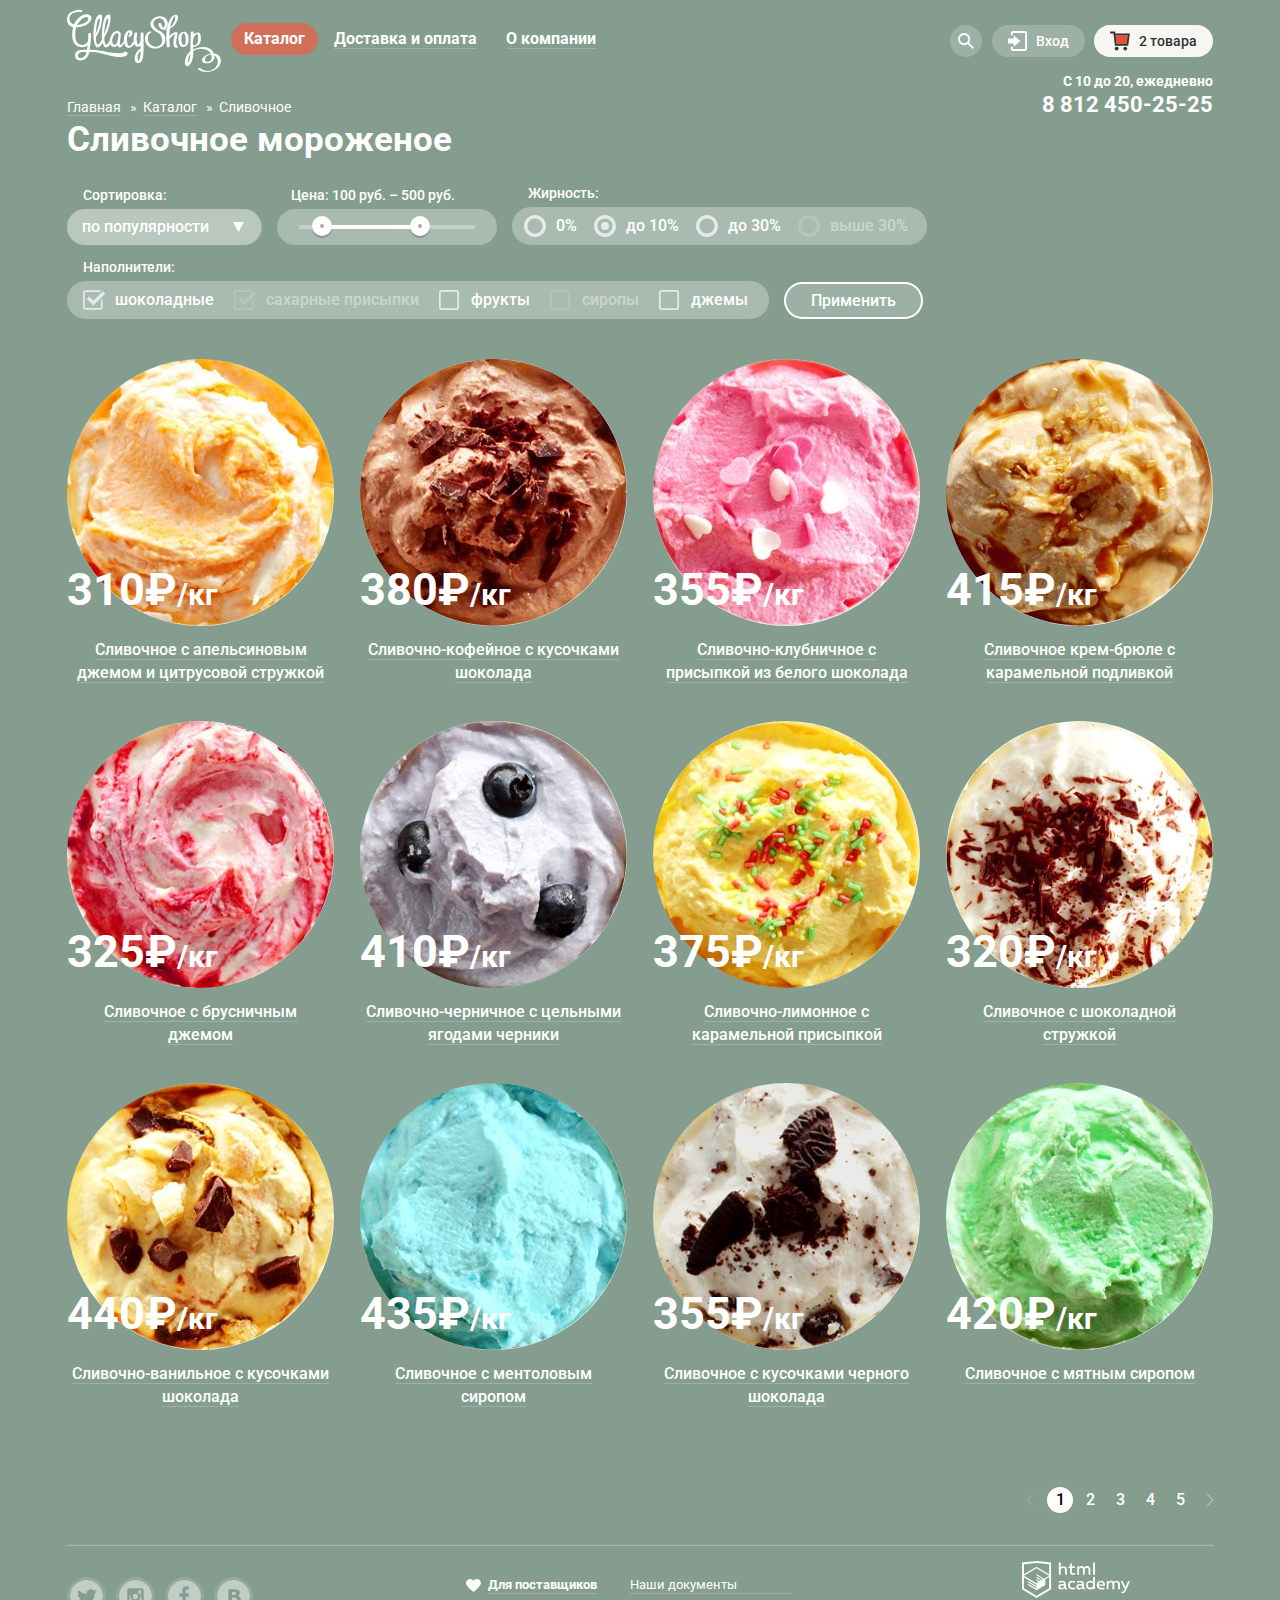
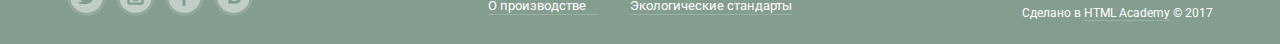
==== commit 50fb9887: "ещё фиксы допов" ====
--- a/catalog.html
+++ b/catalog.html
@@ -15,8 +15,8 @@
             <img src="img/logo.svg" width="154" height="64" alt="Логотип магазина «Глэйси»">
           </a>
           <ul class="site-navigation">
-            <li class="navigation-item navigation-catalog-item">
-              <a class="navigation-link current" href="catalog.html">Каталог</a>
+            <li class="navigation-item navigation-catalog-item navigation-current-item">
+              <a class="navigation-link-current" href="catalog.html">Каталог</a>
               <ul class="sub-menu">
                 <li class="sub-menu-item"><a class="sub-menu-link sub-link-first" href="#1">Новинки</a></li>
                 <li class="sub-menu-item"><a class="sub-menu-link current">Сливочное</a></li>
@@ -136,7 +136,7 @@
                 <label class="filter-label" for="fat-30">до 30%</label>
               </li>
               <li class="fat-filter-item">
-                <input class="filter-input filter-radio" type="radio" name="fat-content" id="fat-over-30" value=">выше 30%">
+                <input class="filter-input filter-radio" type="radio" name="fat-content" id="fat-over-30" value=">выше 30%" disabled>
                 <label class="filter-label" for="fat-over-30">выше 30%</label>
               </li>
             </ul>
@@ -149,7 +149,7 @@
                 <label class="filter-label" for="chocolate">шоколадные</label>
               </li>
               <li class="topping-filter-item">
-                <input class="filter-input filter-checkbox" type="checkbox" name="sugar" id="sugar" checked>
+                <input class="filter-input filter-checkbox" type="checkbox" name="sugar" id="sugar" checked disabled>
                 <label class="filter-label" for="sugar">сахарные присыпки</label>
               </li>
               <li class="topping-filter-item">
@@ -157,7 +157,7 @@
                 <label class="filter-label" for="fruit">фрукты</label>
               </li>
               <li class="topping-filter-item">
-                <input class="filter-input filter-checkbox" type="checkbox" name="syrup" id="syrup">
+                <input class="filter-input filter-checkbox" type="checkbox" name="syrup" id="syrup" disabled>
                 <label class="filter-label" for="syrup">сиропы</label>
               </li>
               <li class="topping-filter-item">
--- a/css/style.css
+++ b/css/style.css
@@ -23,33 +23,46 @@
 }
 
 .navigation-link {
+ 
+  border-bottom: 1px solid rgba(255, 255, 255, 0.2);
+
+  color: #ffffff;
+
+}
+.navigation-item:focus .navigation-link,
+.navigation-item:hover .navigation-link,
+.navigation-item:focus .navigation-link-current,
+.navigation-item:hover .navigation-link-current{
+  color: #333333;
+  text-decoration: none;
+}
+.navigation-item:focus,
+.navigation-item:hover {
+  color: #333333;
+  text-decoration: none;
+
+  border-radius: 40px;
+  background-color: #f7f6f3;
+}
+.navigation-item:active {
+  text-decoration: none;
+
+  background-color: #ededed;
+  -webkit-box-shadow: inset 0 2px 1px 0 #696969;
+  box-shadow: inset 0 2px 1px 0 #696969;
+}
+.navigation-item {
+  position: relative;
   margin-right: 3px;
   padding: 7px 13px;
-  /* border-bottom: 1px solid rgba(255, 255, 255, 0.2);   */
-
+}
+.navigation-current-item {
   color: #ffffff;
-  text-decoration: underline;
-
   border-radius: 40px;
-}
-.navigation-link:focus,
-.navigation-link:hover {
-  color: #333333;
-  text-decoration: none;
-
-  background-color: #f7f6f3;
-}
-.navigation-link:active {
-  text-decoration: none;
-
-  background-color: #ededed;
-  box-shadow: inset 0 2px 1px 0 rgba(105, 105, 105, 0.004);
-}
-.navigation-item {
-  position: relative;
-
-  padding-top: 8px;
-  padding-bottom: 12px;
+  background-color: #d07058;
+}
+.navigation-link-current {
+  color: #ffffff;
 }
 .sub-menu {
   position: absolute;
@@ -936,11 +949,12 @@
   vertical-align: top;
   text-align: center;
   color: #ffffff;
-  text-decoration: none;
-
+  background: #f26843;
+  text-shadow: 0 2px 5px rgba(160, 32, 11, 0.76);
+  border: none;
   background-image: linear-gradient(#f26843, #e74a35);
   border-radius: 50px;
-  box-shadow: 0 2px 2px 0 rgba(86, 8, 0, 0.541);
+  box-shadow: 0 2px 2px rgba(172, 16, 0, 0.64);
   cursor: pointer;
 }
 
@@ -949,13 +963,13 @@
   color: #ffffff;
 
   background-image: linear-gradient(#f58669, #ec6f5e);
-  box-shadow: 0 1px 2px 0 rgba(172, 16, 0, 0.004);
+  box-shadow: 0 2px 2px rgba(172, 16, 0, 1);
 }
 .btn:active {
   color: #fceeec;
 
   background-image: linear-gradient(#d74632, #e1603e);
-  box-shadow: inset 0 2px 2px 0 rgba(148, 39, 24, 0.004);
+  box-shadow: inset 0 2px 2px rgba(172, 16, 0, 1);
 }
 .btn-accept {
   height: 37px;
@@ -1215,6 +1229,7 @@
   width: 450px;
   margin: 0;
   padding: 0;
+  padding-bottom: 5px;
 }
 .user-navigation-wrapper {
   position: relative;
@@ -1246,6 +1261,18 @@
 
   display: block;
 }
+.navigation-catalog-item:hover::after{
+  content: "";
+  position: absolute;
+  top: 30px;
+  left:0px;
+
+  display: block;
+  width: 100%;
+  height: 9px;
+
+  background: transparent;
+}
 .main-search:hover::after {
   content: "";
   position: absolute;
@@ -1294,8 +1321,8 @@
   position: relative;
 
   width: 522px;
-  min-height: 198px;
-  padding: 16px 19px;
+  min-height: 144px;
+  padding: 16px 19px 70px 19px;
 }
 .offers h2 {
   margin: 0;
@@ -1308,8 +1335,8 @@
   position: relative;
 
   width: 520px;
-  min-height: 198px;
-  padding: 16px 20px;
+  min-height: 144px;
+  padding: 16px 20px 70px 20px;
 }
 
 
@@ -1420,6 +1447,11 @@
 .filter-radio + .filter-label:hover::before {
   opacity: 1;
 }
+.filter-radio:disabled + .filter-label,
+.filter-radio:disabled + .filter-label::before {
+  opacity: 0.4;
+}
+
 .filter-checkbox + .filter-label::before {
   content: "";
   position: absolute;
@@ -1445,7 +1477,10 @@
 .filter-checkbox + .filter-label:hover::before {
   opacity: 1;
 }
-
+.filter-checkbox:disabled + .filter-label,
+.filter-checkbox:disabled + .filter-label::before {
+  opacity: 0.4;
+}
 .fat-filter-list,
 .topping-filter-list {
   margin: 0;
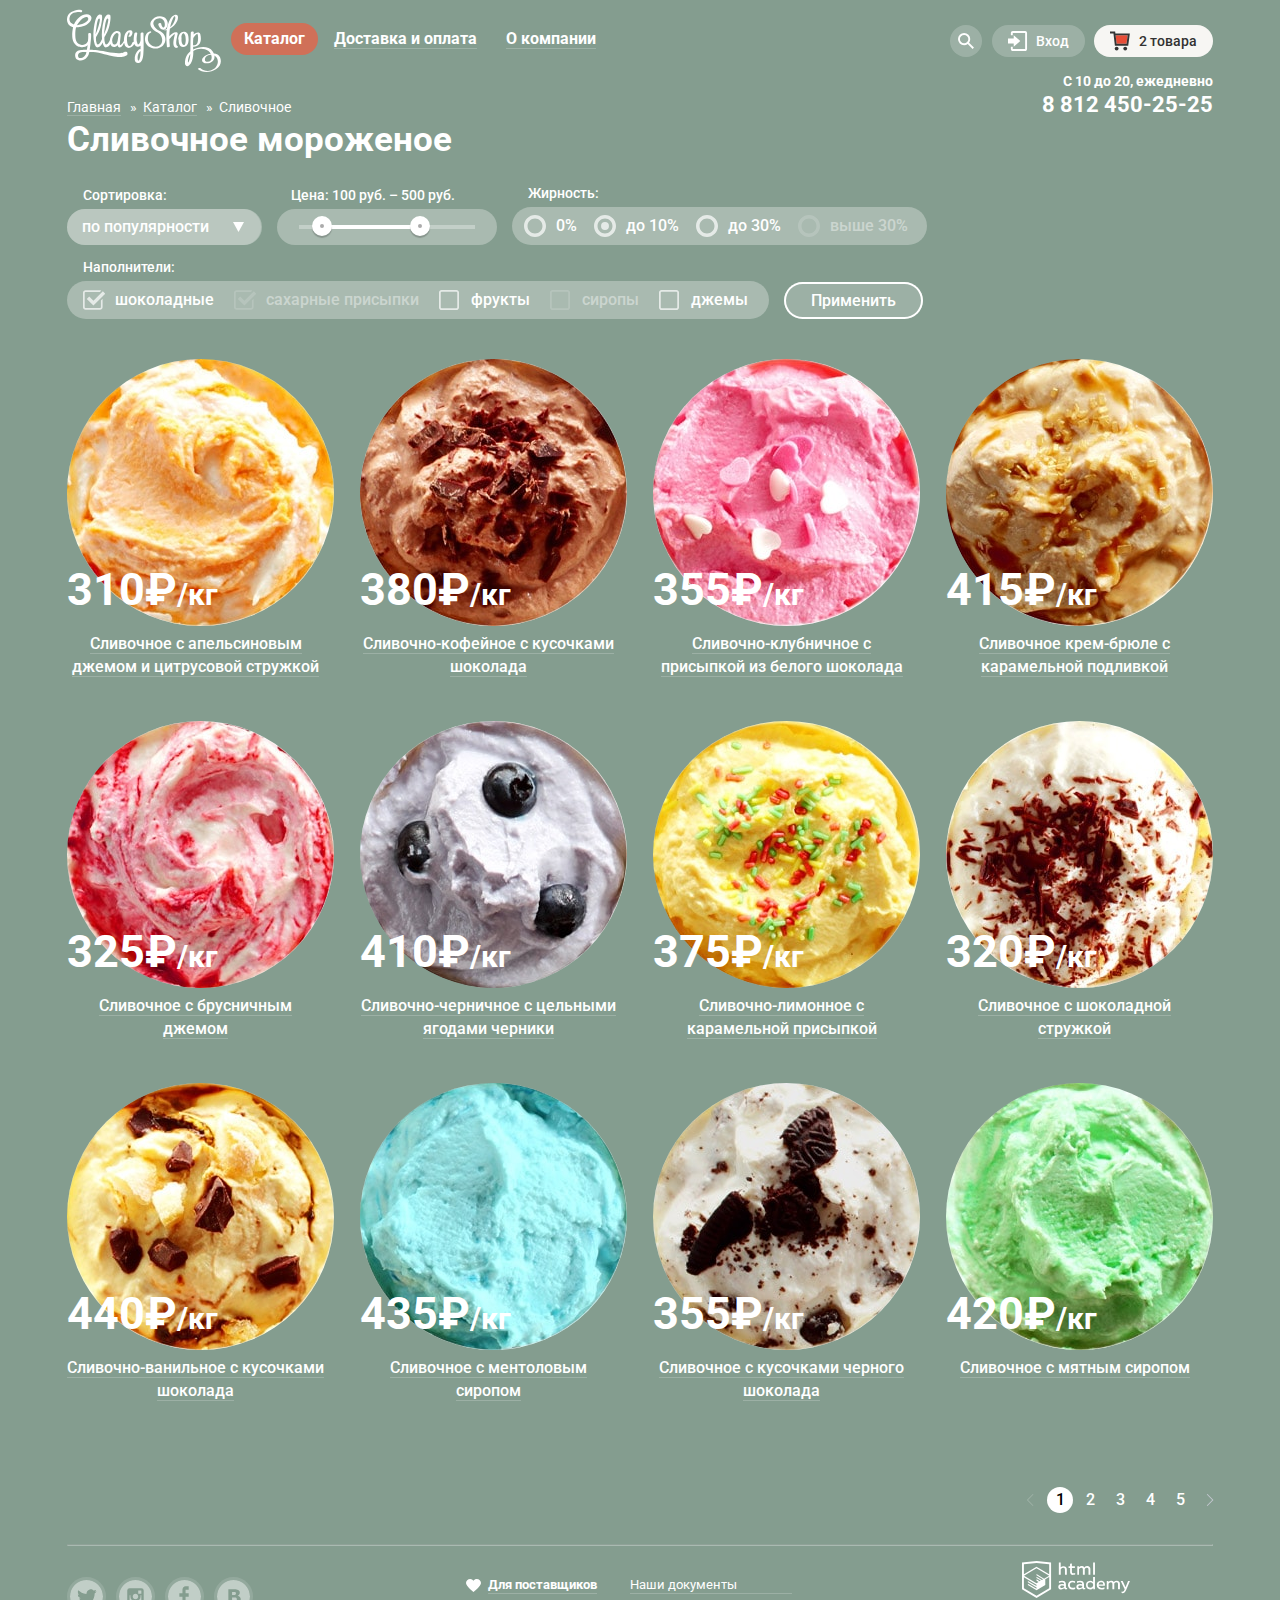
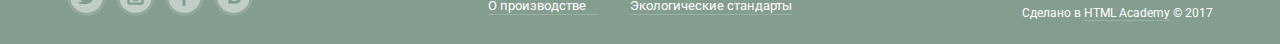
==== commit fc1d0d9c: "ещё фиксы допок" ====
--- a/catalog.html
+++ b/catalog.html
@@ -343,13 +343,13 @@
         
         <div class="pagination" aria-label="Навигация по страницам каталога" tabindex="0">
           <ul class="pagination-list">
-            <li><a class="pagination-item pagination-item-disabled arrow-left" aria-label="Перейти на предыдущую страницу">&nbsp;</a></li>
+            <li><a class="pagination-item pagination-item-disabled arrow-left" aria-label="Перейти на предыдущую страницу"><span class="visually-hidden">Назад</span>&nbsp;</a></li>
             <li><a class="pagination-item pagination-item-current" aria-label="Первая страница">1</a></li>
             <li><a href="#" class="pagination-item" aria-label="Вторая страница">2</a></li>
             <li><a href="#" class="pagination-item" aria-label="Третья страница">3</a></li>
             <li><a href="#" class="pagination-item" aria-label="Четвёртая страница">4</a></li>
             <li><a href="#" class="pagination-item" aria-label="Пятая страница">5</a></li>
-            <li><a href="#" class="pagination-item arrow-right" aria-label="На страницу вперёд">&nbsp;</a></li>
+            <li><a href="#" class="pagination-item arrow-right" aria-label="На страницу вперёд"><span class="visually-hidden">Вперёд</span>&nbsp;</a></li>
           </ul>
         </div>
         <hr class="footer-line">
--- a/css/style.css
+++ b/css/style.css
@@ -48,7 +48,6 @@
   text-decoration: none;
 
   background-color: #ededed;
-  -webkit-box-shadow: inset 0 2px 1px 0 #696969;
   box-shadow: inset 0 2px 1px 0 #696969;
 }
 .navigation-item {
@@ -319,7 +318,7 @@
 
   display: none;
   width: 540px;
-  height: 242px;
+  min-height: 242px;
   margin-left: 33px;
   padding: 0 15px;
 
@@ -382,6 +381,7 @@
 .total-price {
   font-weight: 700;
   font-size: 15px;
+  margin-bottom: 80px;
   line-height: 18px;
   text-align: right;
   color: #323232;
@@ -472,7 +472,7 @@
   border-radius: 10px;
 }
 .product-wrapper {
-  position: absolute;
+  position: relative;
 
   min-height: 330px;
 }
@@ -489,9 +489,9 @@
   line-height: 22px;
 }
 .products-item:hover .product-contetn-wrapper {
-  position: absolute;
+  position: relative;
   top: 6px;
-  left: 13px;
+  left: 13px; 
 }
 .products-item:hover .product-wrapper {
   position: absolute;
@@ -500,7 +500,7 @@
   z-index: 40;
 
   width: 293px;
-  height: 405px;
+  min-height: 405px;
 
   background-color: rgba(248, 247, 244, 0.2);
   border-radius: 5px;
@@ -551,9 +551,7 @@
   line-height: 45px;
 }
 .link-btn {
-  position: absolute;
-  top: 279px;
-  left: 5px;
+ 
 
   width: 257px;
   margin: 0;
@@ -794,7 +792,7 @@
   cursor: pointer;
   opacity: 0.5;
 }
-.social-btn:hover {
+.social-btn:hover{
   border: 3px solid rgba(219, 227, 222, 0.7);
   opacity: 1;
 }
@@ -938,6 +936,11 @@
   font-size: 16px;
   line-height: 24px;
 }
+.feedback-text:hover,
+.feedback-text:focus {
+  padding-top: 1px;
+}
+
 
 /*--------------- кнопки ----------------*/
 
@@ -984,7 +987,6 @@
   background: rgba(255, 255, 255, 0.2);
   border: none;
   border-radius: 40px;
-  -webkit-box-shadow: inset 0 0 0 2px white;
   box-shadow: inset 0 0 0 2px white;
   cursor: pointer;
 }
@@ -998,7 +1000,6 @@
   color: #323232;
 
   background-color: rgb(237, 237, 237);
-  -webkit-box-shadow: inset 0 2px 1px 1px #696969;
   box-shadow: inset 0 2px 1px 1px #696969;
 }
 .enter-btn {
@@ -1075,6 +1076,7 @@
 .input-field:hover {
   background-color: rgb(255, 255, 255);
   border-width: 2px;
+  padding-left: 14px;
   border-style: solid;
   border-color: rgb(154, 154, 154);
   border-radius: 5px;
@@ -1082,6 +1084,7 @@
 .input-field:focus {
   background-color: rgb(255, 255, 255);
   border-width: 2px;
+  padding-left: 14px;
   border-style: solid;
   border-color: rgb(46, 136, 228);
   border-radius: 5px;
@@ -1577,7 +1580,8 @@
 
   background-color: #f8f7f4;
   border-radius: 10px;
-  transform: translate(-50%, -50%);
+  -webkit-transform: translate(-50%, -50%);
+          transform: translate(-50%, -50%);
 }
 .modal-close {
   position: absolute;
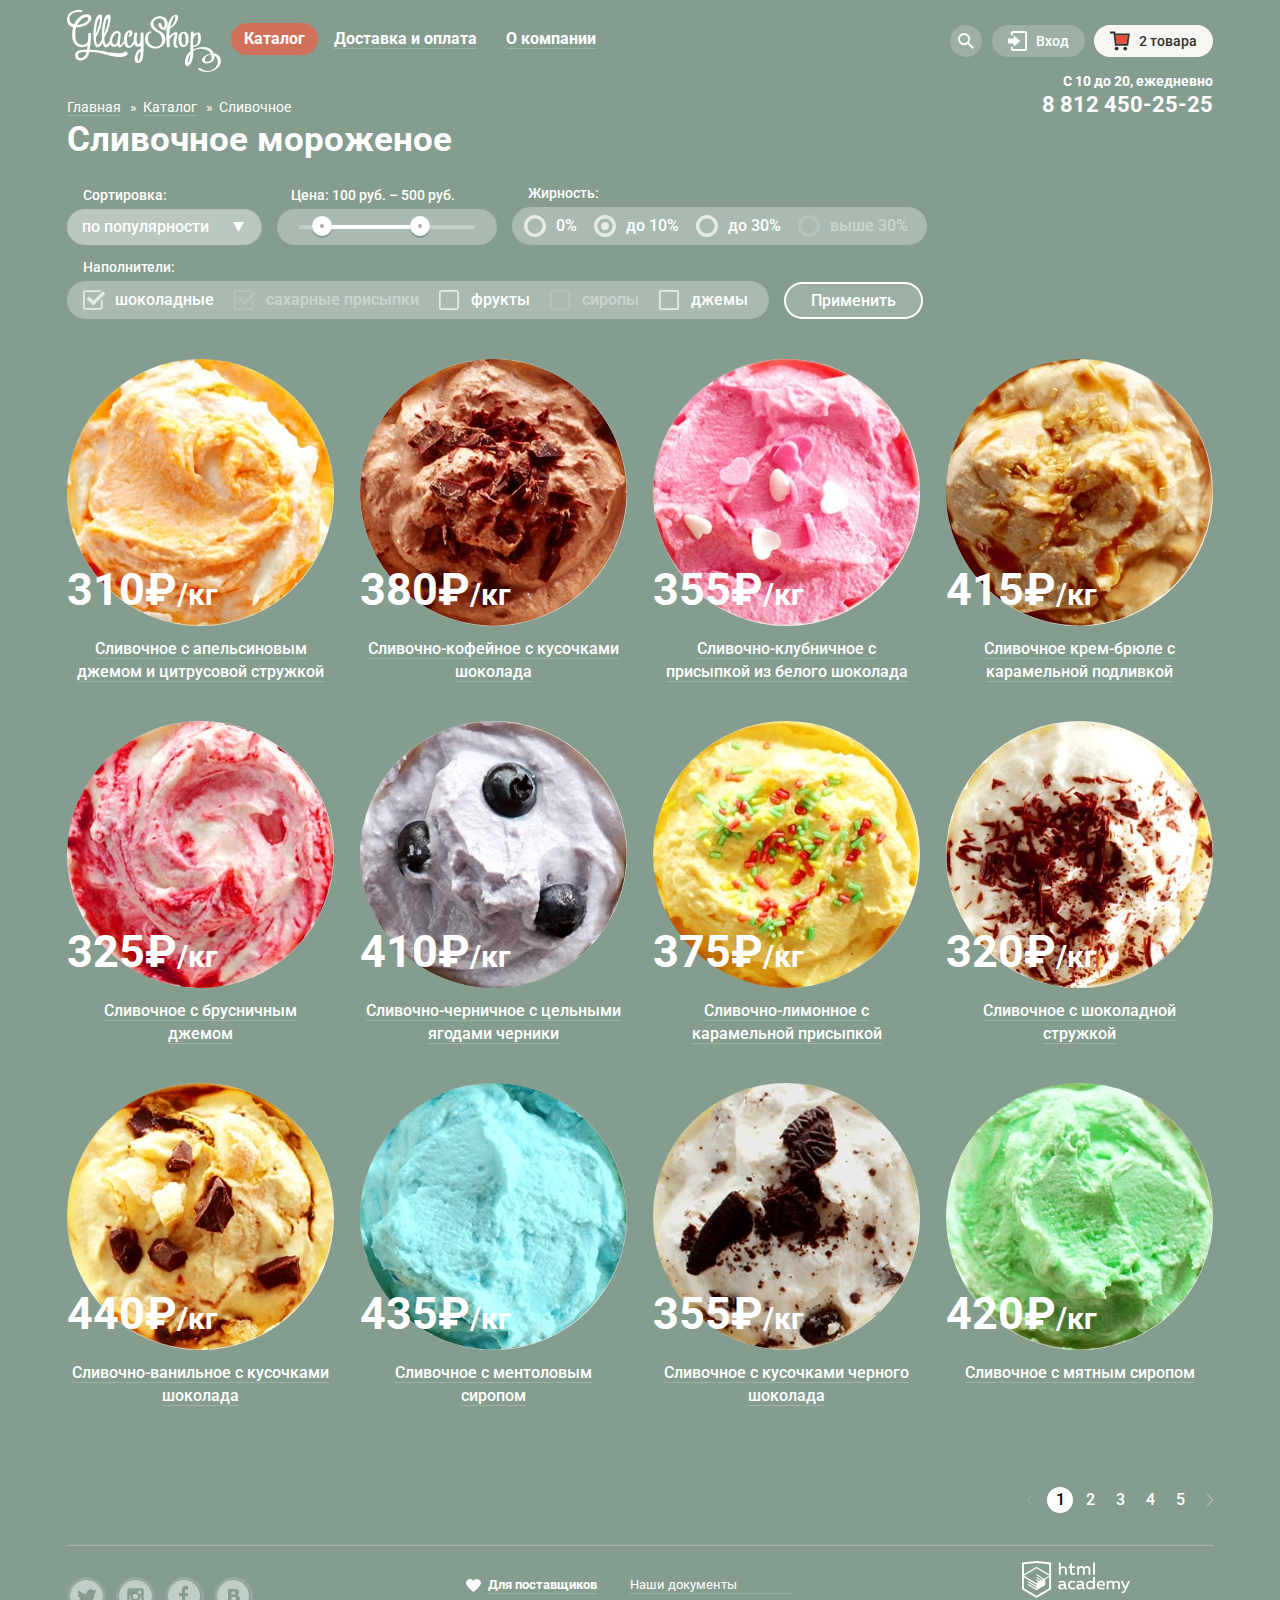
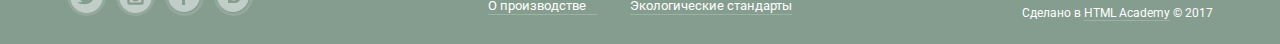
==== commit 1bf2a02f: "мин.цсс" ====
--- a/catalog.html
+++ b/catalog.html
@@ -5,7 +5,7 @@
     <title>HTML Academy: Глейси - Каталог</title>
     <link href="https://fonts.googleapis.com/css?family=Roboto:400,500,700&amp;subset=cyrillic" rel="stylesheet">
     <link href="css/normalize.min.css" rel="stylesheet">
-    <link href="css/style.css" rel="stylesheet">
+    <link href="css/style.min.css" rel="stylesheet">
   </head>
   <body>
     <div class="page-wrapper">
@@ -359,8 +359,8 @@
         <ul class="footer-social">
           <li class="social-btn social-twi"><a href="#" aria-label="Твиттер" target="_blank"><span class="visually-hidden">Твиттер</span></a></li>
           <li class="social-btn social-inst"><a href="#" aria-label="Инстаграм" target="_blank"><span class="visually-hidden">Инстаграм</span></a></li>
-          <li class="social-btn social-fb"><a href="#" aria-label="Фейсбук" target="_blank"></a><span class="visually-hidden">Фейсбук</span></li>
-          <li class="social-btn social-vk"><a href="#" aria-label="Вконтакте" target="_blank"></a><span class="visually-hidden">Вконтакте</span></li>
+          <li class="social-btn social-fb"><a href="#" aria-label="Фейсбук" target="_blank"><span class="visually-hidden">Фейсбук</span></a></li>
+          <li class="social-btn social-vk"><a href="#" aria-label="Вконтакте" target="_blank"><span class="visually-hidden">Вконтакте</span></a></li>
         </ul>
         <div class="links">
             <div class="links-column">
--- a/css/style.min.css
+++ b/css/style.min.css
@@ -0,0 +1 @@
+body{min-width:1200px;margin:0;padding:0;font-weight:400;font-size:16px;line-height:22px;font-family:"Roboto",Arial,sans-serif;color:#fff;background-color:#849d8f}a{text-decoration:none}.site-navigation{list-style:none;font-weight:700;font-size:16px;line-height:18px}.navigation-link{border-bottom:1px solid rgba(255,255,255,.2);color:#fff}.navigation-item:focus .navigation-link,.navigation-item:focus .navigation-link-current,.navigation-item:hover .navigation-link,.navigation-item:hover .navigation-link-current{color:#333;text-decoration:none}.navigation-item:focus,.navigation-item:hover{color:#333;text-decoration:none;border-radius:40px;background-color:#f7f6f3}.navigation-item:active{text-decoration:none;background-color:#ededed;box-shadow:inset 0 2px 1px 0 #696969}.navigation-item{position:relative;margin-right:3px;padding:7px 13px}.navigation-current-item{color:#fff;border-radius:40px;background-color:#d07058}.navigation-link-current{color:#fff}.sub-menu,.sub-menu-link{font-size:14px;line-height:16px;background-color:#f8f7f4}.sub-menu{position:absolute;top:37px;left:-7px;z-index:20;width:143px;min-height:171px;margin:0;list-style:none;font-weight:400;border-radius:5px;box-shadow:2px 10px 20px 5px #56645c;display:none;padding:0}.navigation-catalog-item:hover .sub-menu{display:block}.sub-menu-link{display:block;color:#323232;text-decoration:none;padding:6px 6px 6px 20px}.sub-menu-link:focus,.sub-menu-link:hover{background-color:#fbded7}.sub-menu-link:active{background-color:#f6b5a5}.sub-link-first{padding:9px 9px 9px 20px}.sub-menu-item:first-child{font-weight:700;font-size:14px;line-height:16px;border-bottom:1px solid rgba(50,50,50,.3)}.sub-menu-item{padding:3px 0}.user-navigation{position:relative;margin:0 9px 0 0;padding:0;list-style:none;font-weight:500;font-size:14px;line-height:16px}.search{width:309px;margin:20px 15px;font-weight:400;font-size:14px;line-height:24px}.search-form{position:absolute;top:36px;right:0;display:none;width:341px;height:84px;background-color:#f8f7f4;border-radius:6px;box-shadow:0 20px 20px 0 rgba(0,0,0,.4)}.login-link{display:block;padding:8px 16px 8px 44px;font-weight:500;font-size:14px;line-height:16px;color:#fff;text-decoration:none;background:rgba(255,255,255,.2);border-radius:30px}.login-link::before{content:"";position:absolute;top:0;left:10px;display:block;width:32px;height:32px;background-image:url(../img/login.svg);background-repeat:no-repeat;background-position:center;background-size:20px 20px}.login-link:focus::before,.login-link:hover::before{background-image:url(../img/login-hover.svg)}.login-link:focus,.login-link:hover{color:#323232;background-color:#f8f7f4}.login-form{position:absolute;top:36px;right:0;display:none;width:277px;height:214px;background-color:#f8f7f4;border-radius:6px;box-shadow:0 20px 20px 0 rgba(0,0,0,.4)}.user-navigation:hover .login-form{z-index:10;display:block}.login-help-wrapper{display:inline-flex;flex-flow:column nowrap;margin-top:20px;text-decoration:underline}.login-form a{font-weight:400;font-size:13px;line-height:24px;color:#323232}.login-form a:active,.login-form a:focus,.login-form a:hover{color:#e84d37}.login-email,.login-password{width:240px;margin:20px 17px 0 19px;padding:0;font-weight:400;font-size:14px;line-height:24px}.cart-link{display:block;padding:8px 34px 8px 45px;font-weight:500;font-size:14px;line-height:16px;color:#fff;text-decoration:none;background:rgba(255,255,255,.2);border-radius:30px}.cart-full::before,.cart-link::before{content:"";position:absolute;top:0;left:10px;display:block;width:32px;height:32px;background-image:url(../img/basket.svg);background-repeat:no-repeat;background-position:center;background-size:20px 20px}.cart-inner{position:relative;margin:0;padding:0}.cart-full{display:block;padding:8px 16px 8px 45px;font-weight:500;font-size:14px;line-height:16px;color:#323232;text-decoration:none;background-color:#f7f6f3;border-radius:30px;cursor:pointer}.cart-full::before{background-image:url(../img/basket-red.svg)}.cart-inner:hover .cart-form{z-index:20;display:block}.cart-form{position:absolute;top:36px;right:0;display:none;width:540px;min-height:242px;margin-left:33px;padding:0 15px;background-color:#f8f7f4;border-radius:5px;box-shadow:0 20px 20px 0 rgba(0,0,0,.4)}.cart,.cart-item{position:relative;line-height:16px}.cart{margin:0;padding:0;list-style:none;font-weight:500;font-size:14px}.cart-item{display:flex;align-items:center;margin-top:20px;margin-bottom:20px;font-weight:400;font-size:13px;color:#323232}.item-del{position:absolute;width:11px;height:11px;background-color:transparent;background-image:url(../img/cross-small.svg);background-repeat:no-repeat;border:0}.cart-item img{margin-left:25px;border-radius:33px}.cart-item-title{width:220px;margin:0 12px}.price{color:#999}.sum{width:70px;margin-left:20px}.total-price{font-weight:700;font-size:15px;margin-bottom:80px;line-height:18px;text-align:right;color:#323232}.contacts,.contacts-breadcrumbs-wrapper{display:flex;align-items:flex-end}.contacts{flex-direction:column;margin-right:27px;margin-bottom:0;margin-left:auto}.job-phone,.job-time{font-weight:700;font-size:14px;line-height:16px}.job-phone{margin-top:4px;font-size:22px;line-height:24px}.breadcrumbs{display:flex;align-items:flex-end;margin:0;padding:2px 27px;list-style:none;font-weight:400;font-size:14px;line-height:16px}.breadcrumbs a{color:#fff;border-bottom:1px solid rgba(255,255,255,.2)}.breadcrumbs a:active,.breadcrumbs a:focus,.breadcrumbs a:hover{color:#ffbc9e;border-bottom:1px solid rgba(255,188,158,.2)}.page-tittle{margin:2px 0 27px;padding:0 27px;color:#fff}.offers h2,.offers p,.page-tittle{font-weight:700;font-size:35px;line-height:41px}.offers p{padding:0;font-size:18px;line-height:22px}.offers-item-1,.offers-item-2{background-image:url(../img/bg-raspberries.jpg);border-radius:10px}.offers-item-2{background-image:url(../img/bg-chocolate.jpg)}.product-wrapper,.products-item{position:relative;min-height:330px}.products-item{width:267px;margin-right:26px;margin-bottom:32px;font-weight:500;font-size:16px;line-height:22px}.products-item:hover .product-contetn-wrapper{position:relative;top:6px;left:13px}.products-item:hover .product-wrapper{position:absolute;top:-6px;left:-13px;z-index:40;width:293px;min-height:405px;background-color:rgba(248,247,244,.2);border-radius:5px;box-shadow:0 20px 20px 0 rgba(0,0,0,.4)}.hit-icon{position:absolute;top:0;left:0;width:61px;height:61px;background-image:url(../img/hit.svg)}.products-item:hover .quick-view-btn{position:absolute;top:335px;left:25px;display:block}.products{display:flex;flex-wrap:wrap;margin:0;padding:0 27px}.products-item:nth-child(4n+1){margin-right:0}.products-item img{border-radius:134px}.price-rub,.products-price{font-weight:700;line-height:45px}.products-price{position:absolute;top:208px;font-size:30px}.price-rub{font-size:45px}.link-btn{width:257px;margin:0;padding:5px;text-align:center}.products-link{font-weight:500;font-size:16px;line-height:22px;color:#fff;border-bottom:1px solid rgba(255,255,255,.2)}.products-link:active,.products-link:focus,.products-link:hover{color:#ffbc9e;border-bottom:1px solid rgba(255,188,158,.2)}.about{margin:0 27px 40px;padding:25px 20px;background-image:url(../img/bg-about.jpg);border-radius:10px}.about h2,.about-list{margin:0;padding:0;color:#323232}.about h2{font-weight:500;font-size:24px;line-height:30px}.about p{margin:20px 0 0 55px;padding:0}.about-list li{position:relative;width:538px}.about-list{display:flex;flex-wrap:wrap;justify-content:space-between;list-style:none}.about-item::before{content:"";position:absolute;top:10px;left:0;display:block;width:49px;height:49px;border-radius:50px}.about-item:nth-of-type(1)::before{background-image:url(../img/ice-cream.svg)}.about-item:nth-of-type(2)::before{background-image:url(../img/cow.svg)}.about-item:nth-of-type(3)::before{background-image:url(../img/eco.svg)}.about-item:nth-of-type(4)::before{background-image:url(../img/thermometer.svg)}.news-blog{width:560px;padding:23px 0;background-image:url(../img/bg-blog.jpg);background-repeat:no-repeat;background-position:10% 40%;border-radius:10px}.news-blog p{margin:0 0 3px 20px;padding:0;font-weight:500;font-size:16px;line-height:22px;color:#323232}.news-blog a{display:block;max-width:55%;margin-top:5px;font-weight:700;font-size:24px;line-height:30px;color:#323232;text-decoration:underline}.news-blog a:active,.news-blog a:focus,.news-blog a:hover{color:#e84d37;border-bottom:2px solid rgba(232,77,55)}.subs{color:#323232;background-color:#f8f7f4}.subs p{margin:0 0 35px;padding:0}.subs-e-mail{width:368px;margin-bottom:5px;font-weight:400;font-size:16px;line-height:24px}.subs,.subs-form{border-radius:10px}.subs{width:560px;min-height:220px;background-image:repeating-linear-gradient(-45deg,transparent,transparent 7px,#fe9e90 7px,#fe9e90 14px,transparent 14px,transparent 21px,#92cdff 21px,#92cdff 28px);border:0;margin:0;padding:0}.subs-form{position:relative;margin:5px 6px;padding:30px 20px;background-color:#f8f7f4}.send-btn{position:absolute;right:20px;bottom:35px;font-weight:700;font-size:18px;line-height:24px;border:0}.feedback{position:absolute;top:63px;right:27px;z-index:20;width:253px;padding:10px 24px 30px;font-weight:400;font-size:14px;line-height:20px;color:#323232;background-color:#fff;border-radius:10px}.feedback p{margin:19px 0 0;padding:0}.feedback .feedback-phone-time{margin-bottom:23px}.adress-text,.copyright span{display:block}.adress,.feedback-phone{display:block;font-weight:700;font-size:18px;line-height:24px}.feedback-phone{margin-top:5px;margin-bottom:3px;line-height:22px}.footer-social{display:flex;margin:0;padding:14px 0;list-style:none}.social-btn{width:33px;height:33px;margin:3px 10px 0 0;padding:0;border:3px solid rgba(194,206,199,.5);border-radius:50%;cursor:pointer;opacity:.5}.social-btn:hover{border:3px solid rgba(219,227,222,.7);opacity:1}.social-btn:active{border:3px solid #dbe3de;opacity:.7}.social-twi{background:url(../img/twitter.svg) no-repeat;background-size:contain}.social-inst{background:url(../img/instagram.svg) no-repeat}.social-fb,.social-inst,.social-vk{background-size:contain}.social-fb{background:url(../img/fb.svg) no-repeat}.social-vk{background:url(../img/vk.svg) no-repeat}.links{display:flex;flex-flow:wrap;justify-content:space-between;width:304px;margin:0 5px 0 0;padding-top:13px;list-style:none;font-weight:400;font-size:13px;line-height:18px}.firts-link-footer{font-weight:700}.firts-link-footer::before{content:"";position:absolute;top:3px;left:-24px;display:block;width:19px;height:19px;background-image:url(../img/heart.svg);background-repeat:no-repeat;background-position:center;background-size:15px 13px}.links-column{display:flex;flex-direction:column}.links a{position:relative;padding-top:4px;font-size:13px;line-height:16px;color:#fff;border-bottom:1px solid rgba(255,255,255,.2)}.copyright a:active,.copyright-link:focus,.copyright-link:hover,.links a:active,.links a:focus,.links a:hover{color:#ffbc9e;border-bottom:1px solid rgba(255,188,158,.2)}.copyright{font-weight:400;font-size:12px;line-height:18px}.copyright-link{color:#fff;border-bottom:1px solid rgba(255,255,255,.2)}.feedback-form{font-weight:400;font-size:16px;line-height:24px;background-color:#f8f7f4}.feedback-form h2{margin:0 0 20px;padding:0;font-weight:500;font-size:24px;line-height:28px;color:#323232}.feedback-e-mail,.feedback-name,.feedback-text{width:266px;font-weight:400;font-size:16px;line-height:24px}.feedback-text{width:428px;min-height:155px;margin-bottom:50px}.feedback-text:focus,.feedback-text:hover{padding-top:1px}.btn{display:inline-block;margin:0;padding:11px 20px;vertical-align:top;text-align:center;color:#fff;background:#f26843;text-shadow:0 2px 5px rgba(160,32,11,.76);border:0;background-image:linear-gradient(#f26843,#e74a35);border-radius:50px;box-shadow:0 2px 2px rgba(172,16,0,.64);cursor:pointer}.btn:focus,.btn:hover{color:#fff;background-image:linear-gradient(#f58669,#ec6f5e);box-shadow:0 2px 2px #ac1000}.btn:active{color:#fceeec;background-image:linear-gradient(#d74632,#e1603e);box-shadow:inset 0 2px 2px #ac1000}.btn-accept{height:37px;margin:0;padding:0 27px;font-weight:500;font-size:16px;line-height:18px;color:#fff;background:rgba(255,255,255,.2);border:0;border-radius:40px;box-shadow:inset 0 0 0 2px #fff;cursor:pointer}.btn-accept:focus,.btn-accept:hover{color:#323232;background-color:#fff}.btn-accept:active{color:#323232;background-color:#ededed;box-shadow:inset 0 2px 1px 1px #696969}.enter-btn,.want-btn{font-weight:700;font-size:18px;line-height:24px;border:0}.enter-btn{margin:20px 15px 20px 20px;padding:11px 25px}.want-btn{position:absolute;right:22px;bottom:24px;padding:11px 21px}.feedback-btn{padding:11px 27px}.cart-btn,.feedback-btn,.quick-view-btn{font-weight:700;font-size:18px;line-height:24px;border:0}.cart-btn{position:absolute;right:15px;bottom:20px}.quick-view-btn{display:none}.send-feed-btn{position:absolute;right:25px;bottom:25px}.input-field,.input-field:hover{background-color:#fff;border-style:solid;border-radius:5px}.input-field{box-sizing:border-box;height:44px;padding-left:15px;border-width:1px;border-color:#b2b2b2}.input-field:hover{border-width:2px;padding-left:14px;border-color:#9a9a9a}.input-field:focus{background-color:#fff;border-width:2px;padding-left:14px;border-style:solid;border-color:#2e88e4;border-radius:5px}.pagination{display:flex;margin:42px 17px 31px 0;padding:0}.footer-line{margin:0 27px;border-color:#fff;opacity:.3}.pagination-list{display:flex;margin:0 0 0 auto;padding:0;list-style:none;font-weight:500;font-size:16px;line-height:18px}.pagination-item{display:inline-flex;justify-content:space-around;align-items:center;width:26px;height:26px;margin-left:4px;color:#fff;text-decoration:none;background:0 0;border:0;border-radius:50%;-webkit-box-align:center;-ms-flex-align:center;-ms-flex-pack:distribute}.pagination-item:hover{color:#fff;text-decoration:none;background-color:rgba(255,255,255,.2)}.pagination-item-current,.pagination-item-current:hover,.pagination-item:active{color:#000;text-decoration:none;background-color:#fff}.pagination-item-disabled{opacity:.2}.pagination-item-disabled:hover{background-color:transparent}.arrow-left,.arrow-right{text-decoration:none;background-image:url(../img/icon-left-small.svg);background-repeat:no-repeat;background-position:center center}.arrow-right{background-image:url(../img/icon-right-small.svg)}.visually-hidden{position:absolute;width:1px;height:1px;clip:rect(0,0,0,0)}.site-wrapper{background-color:#849d8f;background-image:url(../img/slider-01.png);background-repeat:no-repeat;background-position:top center;transition:background-image .5s ease,background-color .5s ease}.page-wrapper{width:1200px;margin:0 auto;padding:0}.main-navigation{display:flex;align-items:center;width:1146px;padding:9px 27px 0}.site-logo{width:154px;height:64px;margin-right:10px}.site-navigation{display:flex;flex-wrap:wrap;width:450px;margin:0;padding:0 0 5px}.user-navigation-wrapper{position:relative;display:flex;margin-left:auto;padding:0}.main-search{position:relative;display:block;width:32px;height:32px;margin:0 10px 0 0;padding:0;background:rgba(255,255,255,.2) url(../img/loupe.svg) no-repeat center;background-size:50%;border-radius:50%;cursor:pointer}.main-search:hover{background:#f8f7f4 url(../img/loupe-hover.svg) no-repeat center}.main-search:hover .search-form{z-index:10;display:block}.navigation-catalog-item:hover::after{content:"";position:absolute;top:30px;left:0;display:block;width:100%;height:9px;background:0 0}.cart-inner:hover::after,.main-search:hover::after,.user-navigation:hover::after{content:"";position:absolute;top:30px;display:block;width:120%;height:6px;background:0 0}.user-navigation:hover::after{left:-20%}.cart-inner:hover::after{right:0}.offers{display:flex;justify-content:space-between;width:1146px;margin:0 0 40px;padding:0 27px}.offers-item-1,.offers-item-2{position:relative;width:522px;min-height:144px;padding:16px 19px 70px}.offers h2{margin:0;padding:0}.offers p{margin:15px 0 0}.offers-item-2{width:520px;padding:16px 20px 70px}.news-subs-wrapper{display:flex;justify-content:space-between;margin:0 0 40px;padding:0 27px}.map,.map-iframe{position:relative;left:0;width:100%}.map-iframe{position:absolute;z-index:15}.filter,.main-footer{display:flex;justify-content:space-between;margin:0;padding:14px 27px}.filter{flex-wrap:wrap;justify-content:flex-start;align-items:flex-end;margin:0 0 40px;padding:0 27px}.filter fieldset{position:relative;margin-top:10px;font-weight:500;font-size:16px;line-height:18px;background-color:#a9bab0;border:0;border-radius:40px}.filter legend{position:absolute;top:-22px;left:16px;display:block;font-weight:500;font-size:14px;line-height:16px}.filter ul{margin:0;padding:10px 0;list-style:none}.filter-input{display:none}.filter-radio+.filter-label::before{content:"";position:absolute;top:-2px;left:0;display:inline-flex;width:22px;height:22px;margin-right:10px;margin-bottom:0;background-image:url(../img/radio-off.svg);background-repeat:no-repeat;background-position:left center;background-size:22px 22px;cursor:pointer;opacity:.7}.filter-label{position:relative;padding-left:32px;cursor:pointer}.filter-radio:checked+.filter-label::before{background-image:url(../img/radio-on.svg);background-size:22px 22px}.filter-radio+.filter-label:hover::before{opacity:1}.filter-radio:disabled+.filter-label,.filter-radio:disabled+.filter-label::before{opacity:.4}.filter-checkbox+.filter-label::before{content:"";position:absolute;top:-2px;left:0;display:inline-flex;width:22px;height:22px;margin-right:10px;margin-bottom:0;background-image:url(../img/checkbox-off.svg);background-repeat:no-repeat;background-position:left center;background-size:20px 20px;opacity:.7}.filter-checkbox:checked+.filter-label::before{background-image:url(../img/checkbox-on.svg);background-size:23px 20px}.filter-checkbox+.filter-label:hover::before{opacity:1}.filter-checkbox:disabled+.filter-label,.filter-checkbox:disabled+.filter-label::before{opacity:.4}.fat-filter-list,.topping-filter-list{margin:0;padding:0}.fat-filter-item{display:inline-flex;margin-right:13px}.fat-filter-item:last-of-type,.topping-filter-item:last-of-type{margin-right:0}.topping-filter-item{display:inline-flex;margin-right:16px}.filter-sort{width:195px;margin:0 15px 26px 0;padding:0}.select-sort{position:relative;width:194px;height:36px;padding:0 15px;font-weight:500;color:#fff;background-color:rgba(255,255,255,.2);background-image:url(../img/select-arrow.svg);background-repeat:no-repeat;background-position:166px center;background-size:11px 10px;border:0;border-radius:40px;cursor:pointer;-webkit-appearance:none;-moz-appearance:none;appearance:none}.select-sort::-ms-expand{display:none}.select-sort:focus,.select-sort:hover{height:36px;color:#323232;background:rgba(255,255,255,.2);background-image:url(../img/select-arrow-black.svg);background-repeat:no-repeat;background-position:166px center;background-size:11px 10px;border:0;border-radius:40px}.filter-fat{display:inline-flex;width:391px;margin:0 15px 26px 0;padding:0 12px}.filter-topping{width:670px;margin-right:15px;margin-left:0;padding:0 16px}.modal-feedback{position:fixed;top:50%;left:50%;z-index:30;display:none;width:428px;padding:15px 25px 25px;background-color:#f8f7f4;border-radius:10px;-webkit-transform:translate(-50%,-50%);transform:translate(-50%,-50%)}.modal-close{position:absolute;top:15px;right:15px;width:17px;height:17px;font-size:0;background-color:#f8f7f4;background-image:url(../img/cross-big.svg);background-repeat:no-repeat;border:0;border-style:none;cursor:pointer}.feedback-form p{margin:0 0 20px}.modal-overlay{position:fixed;top:0;left:0;z-index:25;display:none;width:100%;height:100%;background-color:rgba(0,0,0,.3)}.modal-open{display:block}.slider{position:relative;padding-top:275px;text-align:center;color:#fff}.slider-list{margin:0 0 44px;padding:0;list-style:none}.slide{display:none}.slide-title{width:700px;margin:0 auto 27px;font-weight:700;font-size:60px;line-height:60.35px}.main-bоuth-btn{display:inline-block;padding:10px 42px;font-weight:700;font-size:32px;line-height:44px;vertical-align:top;text-align:center;color:#fff;text-decoration:none;text-shadow:0 2px 5px rgba(160,32,11,.76);background:#f26843;background:linear-gradient(to bottom,#f26843 0%,#e74a35 100%);border:0;border-radius:50px;box-shadow:0 2px 2px rgba(172,16,0,.64);cursor:pointer}.main-bоuth-btn:hover{background:linear-gradient(to bottom,#f58669 0%,#ec6f5e 100%);box-shadow:0 2px 2px #ac1000}.main-bоuth-btn:active{background:linear-gradient(to bottom,#d84732 0%,#e1613e 100%);box-shadow:inset 0 2px 2px #ac1000}.slider-controls{position:absolute;bottom:19px;left:27px;z-index:20;font-size:0}.slider-controls label,.slider-controls label:hover{display:inline-block;width:17px;height:17px;margin-right:8px;vertical-align:top;background-color:transparent;border:2px solid #fff;border-radius:50%;cursor:pointer}.slider-controls label:hover{background-color:#b2c1b7}.product-1:checked~.site-wrapper{background-color:#849d8f;background-image:url(../img/slider-01.png)}.product-2:checked~.site-wrapper{background-color:#8996a6;background-image:url(../img/slider-02.png)}.product-3:checked~.site-wrapper{background-color:#9d8b84;background-image:url(../img/slider-03.png)}.product-1:checked~.site-wrapper .slide1,.product-2:checked~.site-wrapper .slide2,.product-3:checked~.site-wrapper .slide3{display:block}.product-1:checked~.site-wrapper label[for=product-1],.product-2:checked~.site-wrapper label[for=product-2],.product-3:checked~.site-wrapper label[for=product-3]{background-color:#fff}.current,.sub-menu .current:hover{color:#fff;background-color:#d07058}.filter-price{width:220px;margin:0 15px 26px 0}.price-legend{margin:0 0 0 14px;font-weight:500;font-size:14px;line-height:16px}.controls-wrapper{margin-top:6px;padding:16px 22px;background-color:#a9bab0;border:0;border-radius:40px}.range-controls{position:relative;margin:0;border-radius:15px}.range-controls .scale{position:relative;height:4px;background:rgba(255,255,255,.3)}.range-controls .bar{position:absolute;left:23px;width:95px;height:4px;background:#fff}.range-toggle{position:absolute;top:-9px;width:4px;height:4px;background:#ababab;border:8px solid #fff;border-radius:50%;box-shadow:0 2px 1px 0 rgba(0,1,1,.2);cursor:pointer}.range-toggle:hover{width:6px;height:6px}.range-toggle-min{left:13px}.range-toggle-max{left:111px}.input-field{font-weight:700}.input-field::-webkit-input-placeholder{font-weight:400}.input-field:-ms-input-placeholder,.input-field::-ms-input-placeholder{font-weight:400}.input-field::placeholder{font-weight:400}.order-item-line{display:block;height:1px}.order-item-line::before{content:"";display:block;width:auto;height:1px;margin:5px 0;background:#d0d1ce}